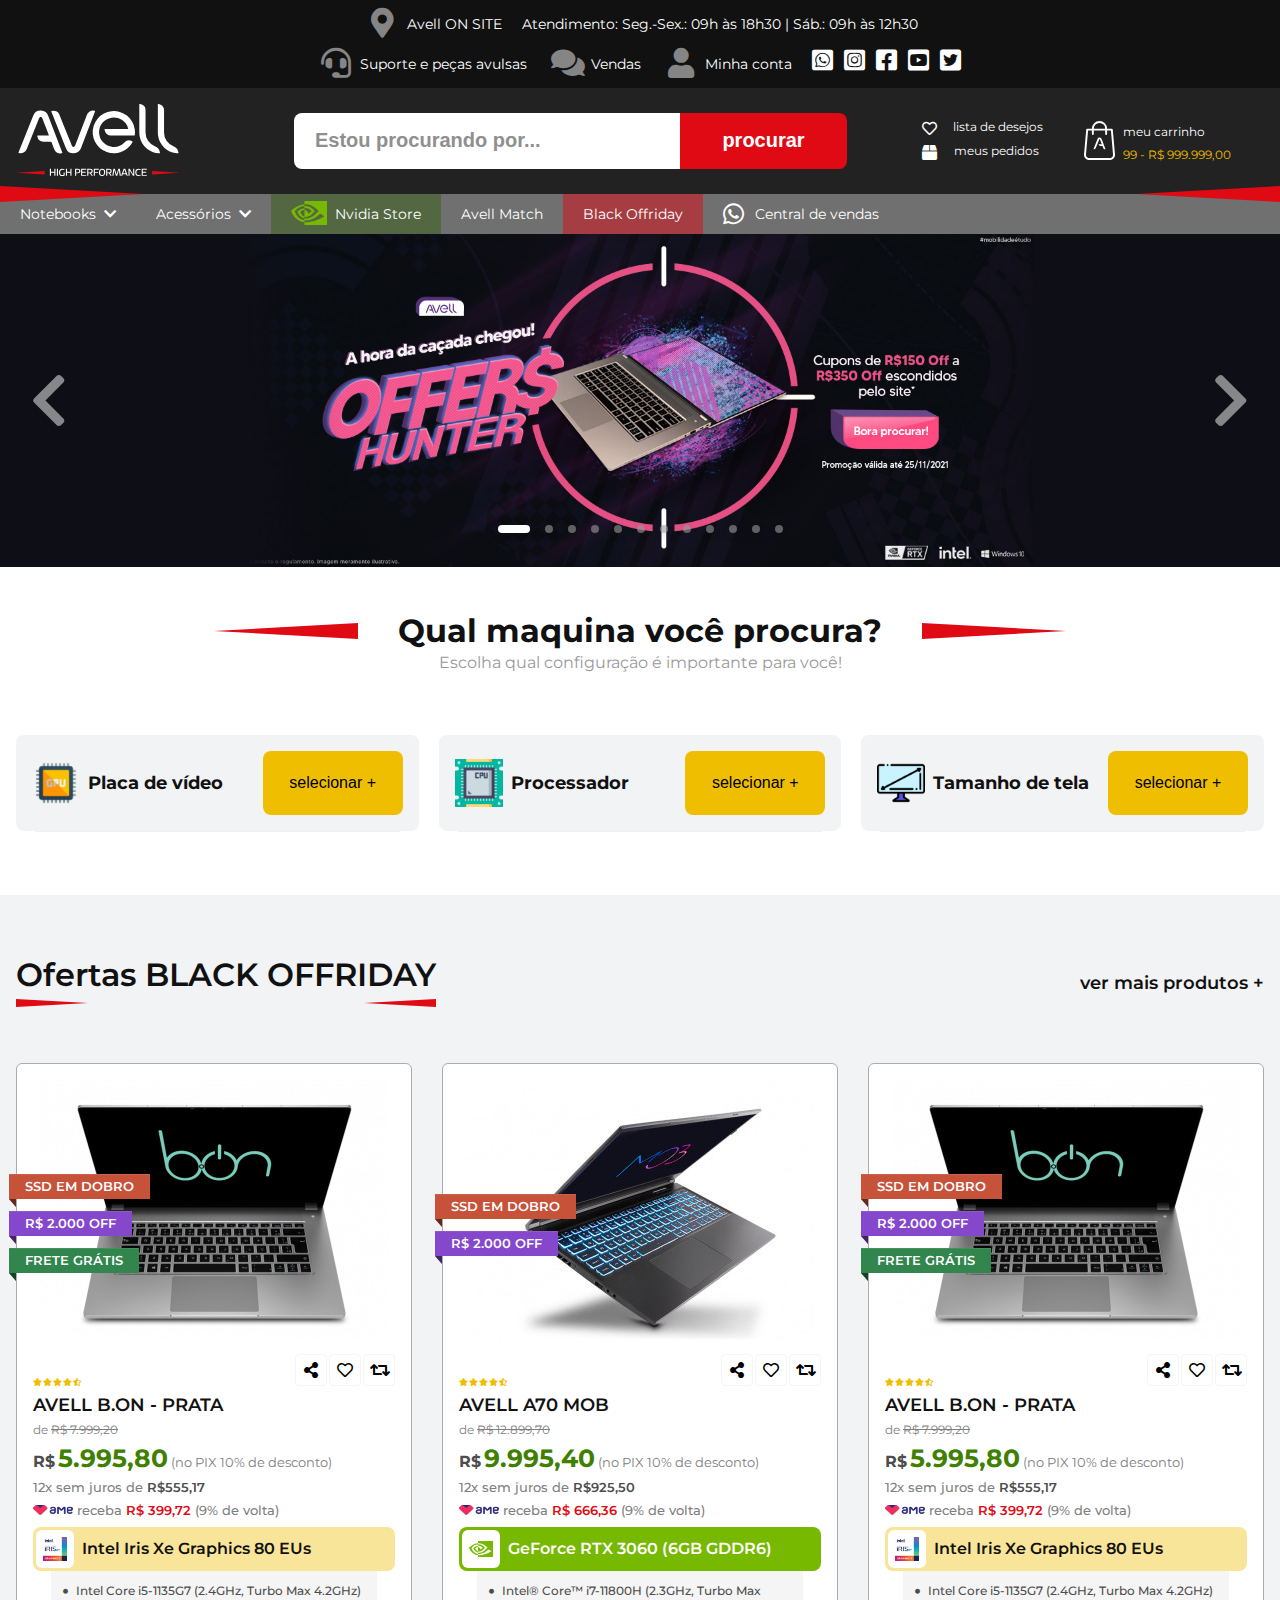
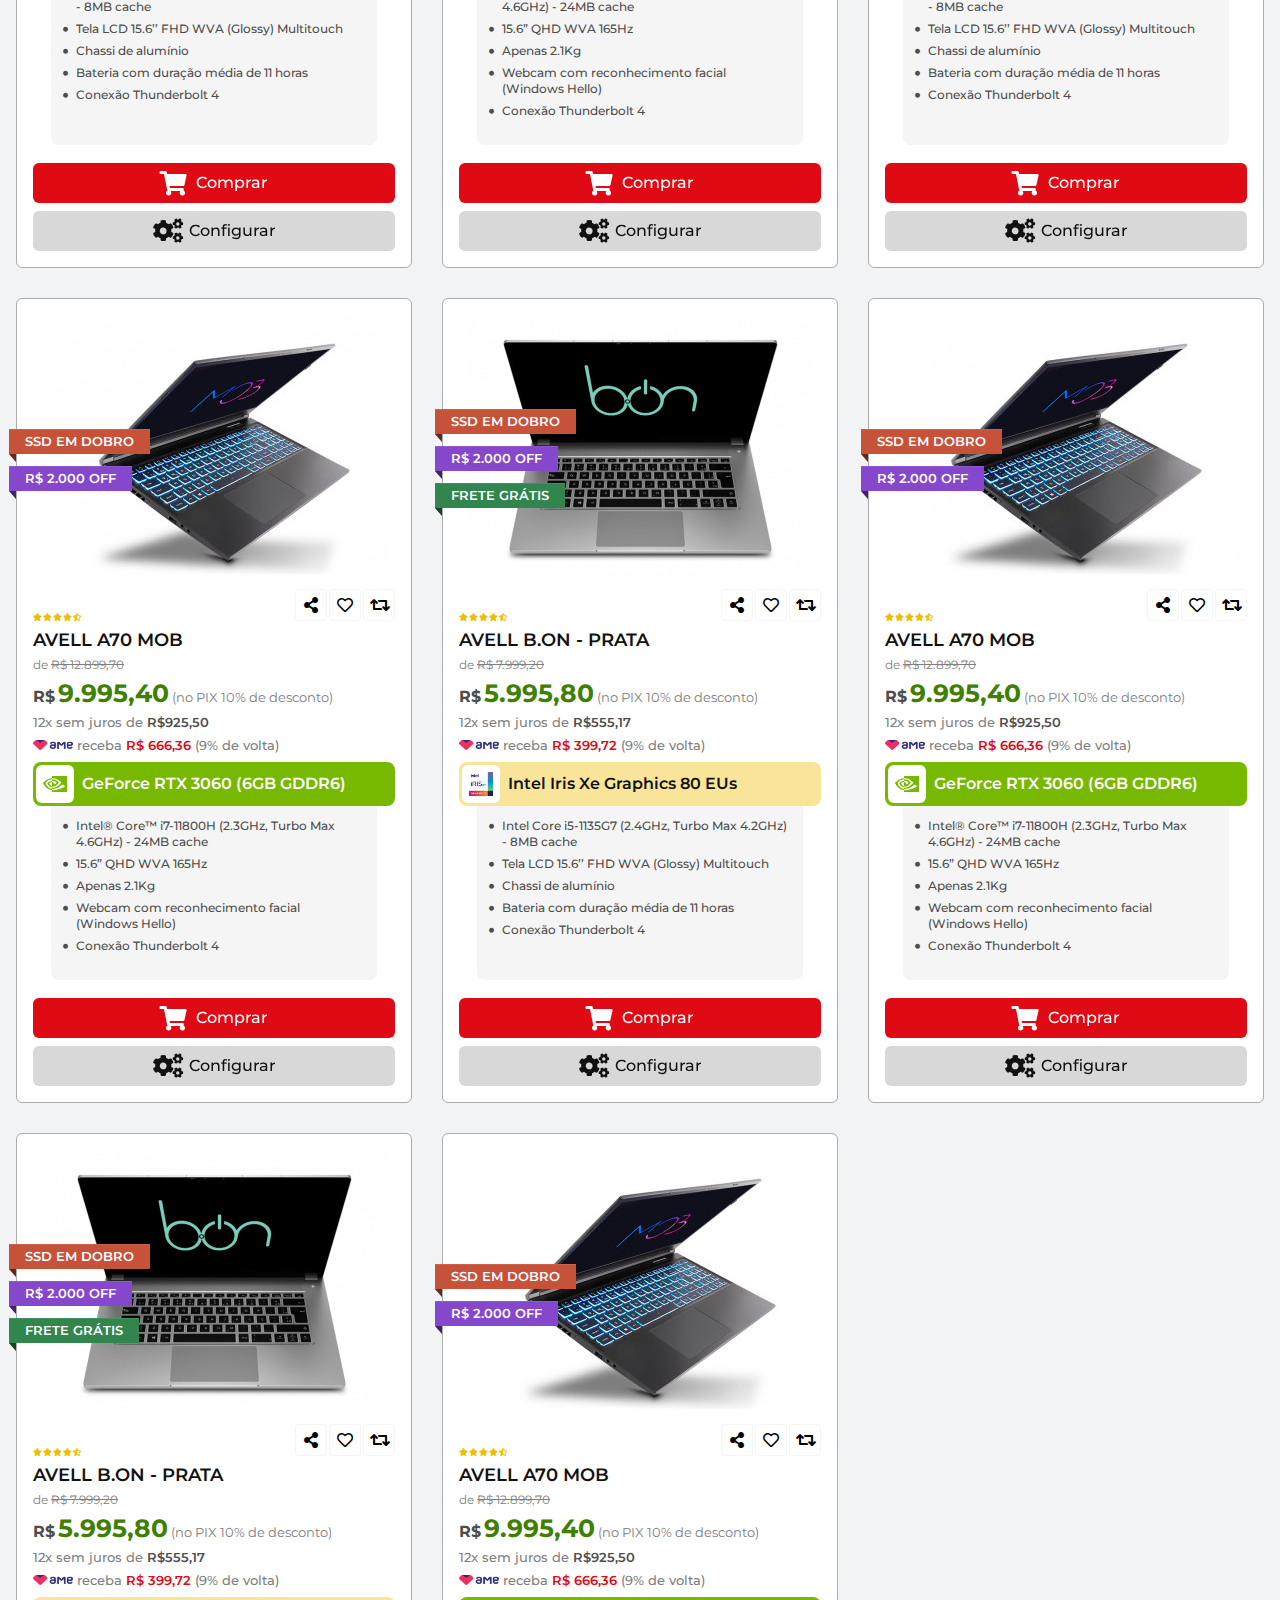
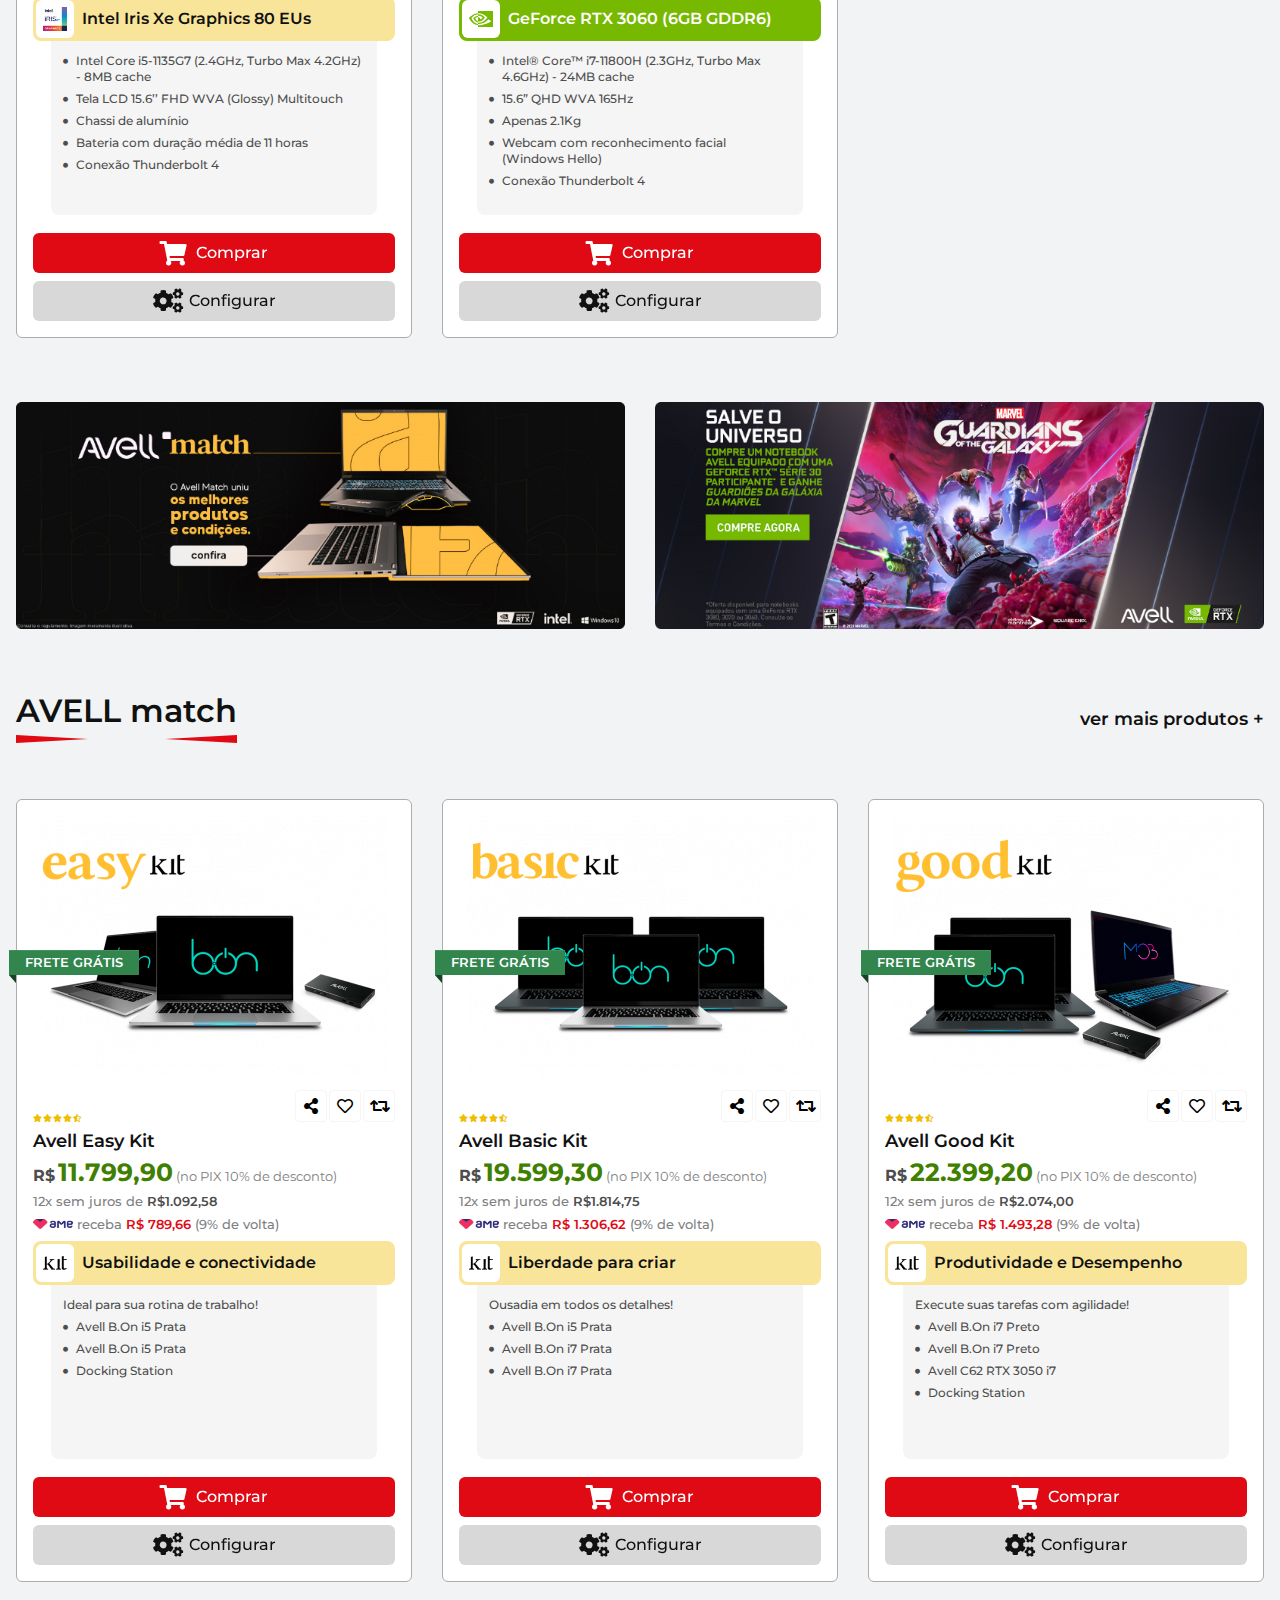
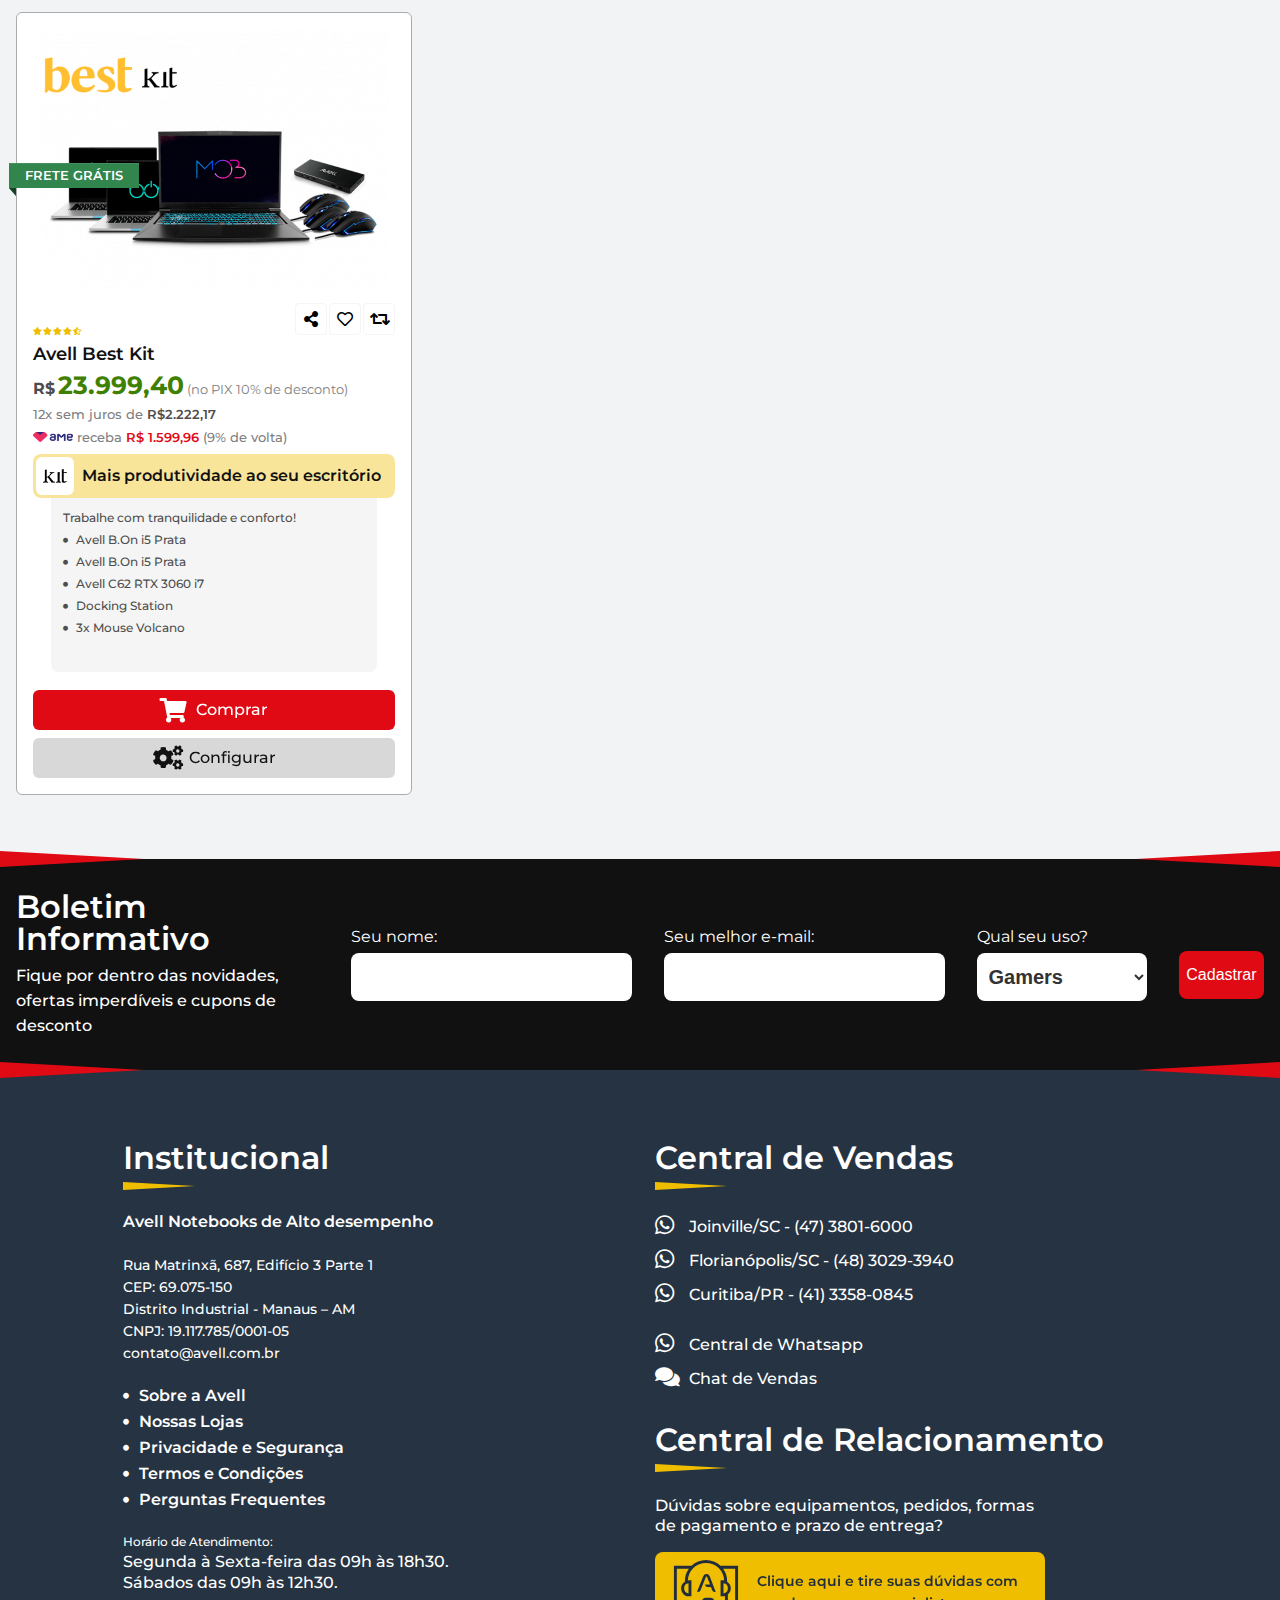
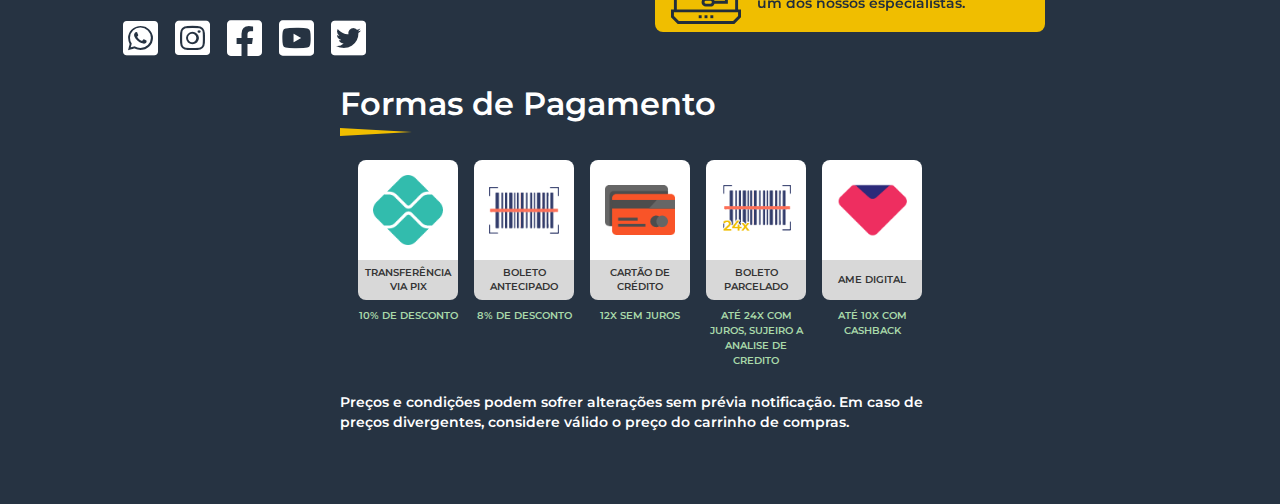
==== index.html @ 6ac41175 "página inicial e de lista de produtos" ====
<!DOCTYPE html>
<html lang="pt-br">
<head>
    <meta charset="UTF-8">
    <meta http-equiv="X-UA-Compatible" content="IE=edge">
    <meta name="viewport" content="width=device-width, initial-scale=1.0">
    <meta name="description"
          content="Notebooks de alto desempenho para softwares profissionais e games. Notebook com placa de vídeo dedicada NVIDIA e Processadores de última geração. Notebook profissional para creators, criadores de conteúdo, notebook para edição de foto e vídeo, arquitetos, designers, engenheiros, PC para softwares exigentes."/>
    <meta name="keywords"
          content="notebook para jogos, notebooks para jogos, notebook para games, avell, notebook avell, avell notebook, avell games, notebook para gamer, notebook gamer, notebook para jogos pesados, avell é bom, marca avell, avell titanium, avell fullrange, notebook para uso profissional, notebook para engenharia, notebook fotografia, notebook para edição, notebook para arquitetura, melhor notebook gamer, melhor notebook para trabalho, pc gamer, notebook para desenvolvedores, notebook de alto desempenho, high performance, CAD, notebook para projetos, notebook para edição de foto e vídeo, notebooks para renderização, league of legends, dark souls, cs go, counter strike, grand theft auto, diablo, world of warcraft, battlefield, warface, smite, crossfire, left 4 dead, tem fortress, the sims, starcraft, simcity, amnesia, tom clancys, the division, far cry, assassins creed, games, acessórios, notebooks potentes, &quot;melhor notebook&quot;, notebook vídeo, videomaker, notebook creators, notebook profissional"/>
    <title>Avell</title>

    <link rel="icon" href="/favicon.ico" type="image/x-icon"/>
    <link rel="shortcut icon" href="/favicon.ico" type="image/x-icon"/>

    <link type="text/css" rel="stylesheet" href="/assets/lib/fontawesome-5.15.4/css/all.min.css">
    <link type="text/css" rel="stylesheet" href="/assets/lib/slide-slick/slick.min.css">
    <link type="text/css" rel="stylesheet" href="/assets/lib/hover-css/hover-min.css">
    <link type="text/css" rel="stylesheet" href="/assets/css/main.min.css">
    <!-- Global site tag (gtag.js) - Google Analytics -->
    <script async src="https://www.googletagmanager.com/gtag/js?id=UA-64061403-12"></script>
    <script>
        window.dataLayer = window.dataLayer || [];
        function gtag(){dataLayer.push(arguments);}
        gtag('js', new Date());

        gtag('config', 'UA-64061403-12');
    </script>

</head>
<body>
<!--TOPO-->
<header id="topo-geral">
    <nav>
        <div class="topo-primario" id="topo-primario">
            <div class="container">
                <div class="topo-primario-linha">
                    <div class="topo-primario-linha-col-1">
                        <a href="#" class="item-link avell-on-site">
                            <i class="fas fa-map-marker-alt"></i>
                            <span>Avell ON SITE</span>
                        </a>
                        <div class="item-texto horario-atendimento">
                            <span>Atendimento:  Seg.-Sex.: 09h às 18h30 | Sáb.: 09h às 12h30</span>
                        </div>
                    </div>
                    <div class="topo-primario-linha-col-2">
                        <a href="#" class="item-link avell-on-site">
                            <i class="fas fa-map-marker-alt"></i>
                            <span>Avell ON SITE</span>
                        </a>
                        <a href="#" class="item-link">
                            <i class="fas fa-headset"></i>
                            <span>Suporte e peças avulsas</span>
                        </a>
                        <a href="javascript:" class="item-link"
                           data-evento="modal" data-modal="modal-canais-atendimento">
                            <i class="fas fa-comments"></i>
                            <span>Vendas</span>
                        </a>
                        <a href="#" class="item-link">
                            <i class="fas fa-user"></i>
                            <span>Minha conta</span>
                        </a>
                        <div class="item-redes">
                            <a href="#" title="Atendimento por Whatsapp">
                                <i class="fab fa-whatsapp-square"></i>
                            </a>
                            <a href="#" title="Siga-nos no Instagram">
                                <i class="fab fa-instagram-square"></i>
                            </a>
                            <a href="#" title="Siga-nos no Facebook">
                                <i class="fab fa-facebook-square"></i>
                            </a>
                            <a href="#" title="Siga-nos no YouTube">
                                <i class="fab fa-youtube-square"></i>
                            </a>
                            <a href="#" title="Siga-nos no Twitter">
                                <i class="fab fa-twitter-square"></i>
                            </a>
                        </div>
                    </div>
                </div>
            </div>
        </div>
        <div id="topo-secundario" class="topo-secundario">
            <div class="container">
                <div class="topo-secundario-linha">
                    <div class="topo-secundario-logo">
                        <a href="/">
                            <img src="/assets/img/logo.svg" alt="Avell - High Performance">
                        </a>
                    </div>
                    <div class="topo-secundario-busca">
                        <form>
                            <div class="topo-secundario-busca-form">
                                <input type="text" placeholder="Estou procurando por...">
                                <button type="button"><span>procurar</span>
                                    <i class="fas fa-search"></i>
                                </button>
                            </div>
                        </form>
                    </div>
                    <div class="topo-secundario-links">
                        <div class="topo-secundario-links-lista">
                            <button type="button" class="botao-busca" title="Abrir busca">
                                <i class="fas fa-search"></i>
                            </button>
                            <a href="#" class="lista-desejos" title="Lista de desejos">
                                <i class="far fa-heart"></i> <span>lista de desejos</span>
                            </a>
                            <a href="#" title="Meus pedidos">
                                <i class="fas fa-box"></i> <span>meus pedidos</span>
                            </a>
                        </div>
                        <div class="topo-secundario-links-carrinho">
                            <a href="#" class="carrinho" title="Ver carrinho de compras">
                                <div class="icone">
                                    <img src="/assets/img/icone-sacola.svg" alt="Meu carrinho">
                                </div>
                                <div class="texto">
                                    <div>meu carrinho</div>
                                    <div class="und-total">99<span> - R$ 999.999,00</span></div>
                                </div>
                            </a>
                        </div>
                        <div class="topo-secundario-links-menu">
                            <button type="button"
                                    onclick="this.classList.toggle('aberto');document.getElementById('topo-menu').classList.toggle('aberto')">
                                <span></span>
                                <span></span>
                                <span></span>
                            </button>
                        </div>
                    </div>
                </div>
            </div>
        </div>
        <div id="topo-menu" class="topo-menu">
            <div class="container">
                <ul class="topo-menu-lista">
                    <li class="lista-menu dropdown">
                        <a href="javascript:" title="Notebooks" class="item-link">
                            <span>Notebooks</span>
                            <i class="fas fa-chevron-down"></i>
                        </a>
                        <div class="dropdown-sub notebooks">
                            <ul>
                                <li>
                                    <a href="/loja.html" class="capa-menu-notebook" data-img="/assets/img/capa-menu/gamers.jpg"
                                       title="Notebooks para Gamers">
                                        <i class="fas fa-circle"></i><span>para <strong>Gamers</strong></span>
                                    </a>
                                </li>
                                <li>
                                    <a href="/loja.html" class="capa-menu-notebook"
                                       data-img="/assets/img/capa-menu/odontologia.jpg"
                                       title="Notebooks para Odontologia">
                                        <i class="fas fa-circle"></i>
                                        <span>para <strong>Odontologia</strong></span>
                                    </a>
                                </li>
                                <li>
                                    <a href="/loja.html" class="capa-menu-notebook"
                                       data-img="/assets/img/capa-menu/arquitetura.jpg"
                                       title="Notebooks para Arquitetura">
                                        <i class="fas fa-circle"></i>
                                        <span>para <strong>Arquitetura</strong></span>
                                    </a>
                                </li>
                                <li>
                                    <a href="/loja.html" class="capa-menu-notebook" data-img="/assets/img/capa-menu/design.jpg"
                                       title="Notebooks para Design">
                                        <i class="fas fa-circle"></i>
                                        <span>para <strong>Design</strong></span>
                                    </a>
                                </li>
                                <li>
                                    <a href="/loja.html" class="capa-menu-notebook"
                                       data-img="/assets/img/capa-menu/desenvolvedores.jpg"
                                       title="Notebooks para Desenvolvedores">
                                        <i class="fas fa-circle"></i>
                                        <span>para <strong>Desenvolvedores</strong></span>
                                    </a>
                                </li>
                                <li>
                                    <a href="/loja.html" class="capa-menu-notebook"
                                       data-img="/assets/img/capa-menu/fotografia.jpg"
                                       title="Notebooks para Fotografia">
                                        <i class="fas fa-circle"></i>
                                        <span>para <strong>Fotografia</strong></span>
                                    </a>
                                </li>
                                <li>
                                    <a href="/loja.html" class="capa-menu-notebook"
                                       data-img="/assets/img/capa-menu/engenharia.jpg"
                                       title="Notebooks para Engenharia">
                                        <i class="fas fa-circle"></i>
                                        <span>para <strong>Engenharia</strong></span>
                                    </a>
                                </li>
                                <li>
                                    <a href="/loja.html" class="capa-menu-notebook"
                                       data-img="/assets/img/capa-menu/video-maker.jpg"
                                       title="Notebooks para Videomaker">
                                        <i class="fas fa-circle"></i>
                                        <span>para <strong>Videomaker</strong></span>
                                    </a>
                                </li>
                                <li>
                                    <a href="/loja.html" class="capa-menu-notebook" data-img="/assets/img/capa-menu/youtube.jpg"
                                       title="Notebooks para Youtuber">
                                        <i class="fas fa-circle"></i>
                                        <span>para <strong>Youtuber</strong></span>
                                    </a>
                                </li>
                                <li>
                                    <a href="/loja.html" class="capa-menu-notebook"
                                       data-img="/assets/img/capa-menu/todos-modelos.jpg"
                                       title="Notebooks para Modelos">
                                        <i class="fas fa-circle"></i>
                                        <span>todos os <strong>MODELOS</strong></span>
                                    </a>
                                </li>
                            </ul>
                            <div class="notebooks-sub-capa">
                                <img id="notebooks-sub-capa-img" src="/assets/img/capa-menu/todos-modelos.jpg"
                                     onerror="this.src='/assets/img/capa-menu/todos-modelos.jpg'"
                                     alt="Avell">
                            </div>
                        </div>
                    </li>
                    <li class="lista-menu dropdown">
                        <a href="javascript:" title="Acessórios" class="item-link">
                            <span>Acessórios</span>
                            <i class="fas fa-chevron-down"></i>
                        </a>
                        <div class="dropdown-sub">
                            <ul>
                                <li>
                                    <a href="/loja.html" title="Mouse">
                                        <i class="fas fa-circle"></i>
                                        <span>Mouse</span>
                                    </a>
                                </li>
                                <li>
                                    <a href="/loja.html" title="Case">
                                        <i class="fas fa-circle"></i>
                                        <span>Case</span>
                                    </a>
                                </li>
                            </ul>
                        </div>
                    </li>
                    <li>
                        <a href="#" title="Nvidia Store" class="item-link nvidia-store">
                            <div class="icone">
                                <img src="/assets/img/logo-nvidia.svg" alt="Nvidia Store">
                            </div>
                            <span>Nvidia Store</span>
                        </a>
                    </li>
                    <li>
                        <a href="#" title="Avell Match" class="item-link">
                            <span>Avell Match</span>
                        </a>
                    </li>
                    <li>
                        <a href="#" title="Black Offriday" class="item-link black-offriday">
                            <span>Black Offriday</span>
                        </a>
                    </li>
                    <li>
                        <a href="#" title="Central de vendas" class="item-link">
                            <div class="icone"><i class="fab fa-whatsapp"></i></div>
                            <span>Central de vendas</span>
                        </a>
                    </li>
                </ul>
            </div>
        </div>
    </nav>
</header>
<span id="marcador-menu"></span>
<!--TOPO-->
<!--MODAL-->
<div id="modal-canais-atendimento" class="modal">
    <div class="modal-container">
        <img src="/assets/img/logo.svg" alt="Avell - High Performance" class="modal-logo">
        <div class="modal-conteudo-container">
            <button type="button" class="modal-fechar"
                    data-evento="modal" data-modal="modal-canais-atendimento">
                <i class="fas fa-times"></i>
            </button>
            <div class="modal-conteudo">
                <div class="canais-atendimento canal-modal">
                    <div class="canal-item">
                        <header><h3>Telefones de contato</h3></header>
                        <main>
                            <ul class="canal-atendimento-telefone">
                                <li>
                                    <a href="#" class="hvr-float-shadow" title="Joinville/SC: (47) 3801-6000">
                                        <i class="fab fa-whatsapp"></i>
                                        <span>Joinville/SC: <strong>(47) 3801-6000</strong></span>
                                    </a>
                                </li>
                                <li>
                                    <a href="#" class="hvr-float-shadow" title="Florianópolis/SC: (48) 3029-3940">
                                        <i class="fab fa-whatsapp"></i>
                                        <span>Florianópolis/SC: <strong>(48) 3029-3940</strong></span>
                                    </a>
                                </li>
                                <li>
                                    <a href="#" class="hvr-float-shadow" title="Curitiba/PR: (41) 3358-0845">
                                        <i class="fab fa-whatsapp"></i>
                                        <span>Curitiba/PR: <strong>(41) 3358-0845</strong></span>
                                    </a>
                                </li>
                                <li>
                                    <a href="#" class="hvr-float-shadow" title="Central de Vendas: (47) 9991-00122">
                                        <i class="fab fa-whatsapp"></i>
                                        <span>Central de Vendas: <strong>(47) 9991-00122</strong></span>
                                    </a>
                                </li>
                            </ul>
                            <div class="canal-atendimento-alerta">
                                <span>Atenção: Contato exclusivo para mensagens.</span>
                            </div>
                        </main>
                    </div>
                    <div class="canal-item">
                        <header><h3>Fale conosco</h3></header>
                        <main>
                            <div class="canal-fale-conosco">
                                <div class="canal-fale-conosco-horario-atendimento">
                                    <img src="/assets/img/icone-tire-suas-duvidas.svg" alt="Chat de Vendas">
                                    <h3 class="texto">
                                        Horário de Atendimento:<br>
                                        <span>Segunda à Sexta-feira das 09h às 18h30.<br>
                                    Sábados das 09h às 12h30.</span>
                                    </h3>
                                </div>
                                <div>
                                    <div class="canal-fale-conosco-botoes">
                                        <h3>Por qual canal deseja receber atendimento?</h3>
                                        <a href="#" class="email hvr-float-shadow">
                                            <i class="fas fa-envelope-open-text"></i> <span>E-mail</span>
                                        </a>
                                        <a href="#" class="chat hvr-float-shadow">
                                            <i class="fas fa-comments"></i> <span>Chat</span>
                                        </a>
                                        <a href="#" class="whatsapp hvr-float-shadow">
                                            <i class="fab fa-whatsapp"></i><span>Whatsapp</span>
                                        </a>
                                        <a href="#" class="central hvr-float-shadow">
                                            <i class="fas fa-headset"></i><span>Visite nossa Central de Atendimento</span>
                                        </a>
                                    </div>
                                </div>
                            </div>
                        </main>
                    </div>
                </div>
            </div>
        </div>
    </div>
</div>
<!--MODAL-->
<!--SLIDE INICIAL-->
<section id="slide">
    <div id="slide-lista">
        <div>
            <a href="#">
                <picture>
                    <source media="(max-width: 768px)" srcset="/assets/img/slide/slide-01-mobile.jpg">
                    <img src="/assets/img/slide/slide-01.jpg" alt="Slide 01">
                </picture>
            </a>
        </div>
        <div>
            <a href="#">
                <picture>
                    <source media="(max-width: 768px)" srcset="/assets/img/slide/slide-02-mobile.jpg">
                    <img src="/assets/img/slide/slide-02.jpg" alt="Slide 02">
                </picture>
            </a>
        </div>
        <div>
            <a href="#">
                <picture>
                    <source media="(max-width: 768px)" srcset="/assets/img/slide/slide-03-mobile.jpg">
                    <img src="/assets/img/slide/slide-03.jpg" alt="Slide 03">
                </picture>
            </a>
        </div>
        <div>
            <a href="#">
                <picture>
                    <source media="(max-width: 768px)" srcset="/assets/img/slide/slide-04-mobile.jpg">
                    <img src="/assets/img/slide/slide-04.jpg" alt="Slide 04">
                </picture>
            </a>
        </div>
        <div>
            <a href="#">
                <picture>
                    <source media="(max-width: 768px)" srcset="/assets/img/slide/slide-05-mobile.jpg">
                    <img src="/assets/img/slide/slide-05.jpg" alt="Slide 05">
                </picture>
            </a>
        </div>
        <div>
            <a href="#">
                <picture>
                    <source media="(max-width: 768px)" srcset="/assets/img/slide/slide-06-mobile.jpg">
                    <img src="/assets/img/slide/slide-06.jpg" alt="Slide 06">
                </picture>
            </a>
        </div>
        <div>
            <a href="#">
                <picture>
                    <source media="(max-width: 768px)" srcset="/assets/img/slide/slide-07-mobile.jpg">
                    <img src="/assets/img/slide/slide-07.jpg" alt="Slide 07">
                </picture>
            </a>
        </div>
        <div>
            <a href="#">
                <picture>
                    <source media="(max-width: 768px)" srcset="/assets/img/slide/slide-08-mobile.jpg">
                    <img src="/assets/img/slide/slide-08.jpg" alt="Slide 08">
                </picture>
            </a>
        </div>
        <div>
            <a href="#">
                <picture>
                    <source media="(max-width: 768px)" srcset="/assets/img/slide/slide-09-mobile.jpg">
                    <img src="/assets/img/slide/slide-09.jpg" alt="Slide 09">
                </picture>
            </a>
        </div>
        <div>
            <a href="#">
                <picture>
                    <source media="(max-width: 768px)" srcset="/assets/img/slide/slide-10-mobile.jpg">
                    <img src="/assets/img/slide/slide-10.jpg" alt="Slide 10">
                </picture>
            </a>
        </div>
        <div>
            <a href="#">
                <picture>
                    <source media="(max-width: 768px)" srcset="/assets/img/slide/slide-11-mobile.jpg">
                    <img src="/assets/img/slide/slide-11.jpg" alt="Slide 11">
                </picture>
            </a>
        </div>
        <div>
            <a href="#">
                <picture>
                    <source media="(max-width: 768px)" srcset="/assets/img/slide/slide-12-mobile.jpg">
                    <img src="/assets/img/slide/slide-12.jpg" alt="Slide 12">
                </picture>
            </a>
        </div>
    </div>
</section>
<!--SLIDE INICIAL-->
<!--ESCOLHA SUA MAQUINA-->
<section id="qual-maquina-voce-procura" class="escolha-sua-maquina">
    <div class="container">
        <div class="titulo-sessao-escolha-sua-maquina">
            <div class="seta esquerda"></div>
            <div class="texto">
                <h2>Qual maquina você procura?</h2>
                <h4>Escolha qual configuração é importante para você!</h4>
            </div>
            <div class="seta direita"></div>
        </div>
    </div>
    <div class="container">
        <div class="escolha-sua-maquina-configuracoes">
            <div class="sua-maquina-container">
                <div class="sua-maquina-item">
                    <div class="titulo">
                        <div class="icone">
                            <img src="/assets/img/icone-sua-maquina-gpu.png" alt="Placa de vídeo">
                        </div>
                        <div class="texto"><span>Placa de vídeo</span></div>
                        <button type="button"><span>selecionar +</span></button>
                    </div>
                </div>
                <ul class="lista">
                    <li><a href="/loja.html">RTX 3050</a></li>
                    <li><a href="/loja.html">RTX 3060</a></li>
                    <li><a href="/loja.html">RTX 3070</a></li>
                    <li><a href="/loja.html">RTX 3080</a></li>
                    <li><a href="/loja.html">Intel Iris Xe Graphics 96 Execution Units</a></li>
                    <li><a href="/loja.html">Intel Iris Xe Graphics 80 Execution Units</a></li>
                </ul>
            </div>
            <div class="sua-maquina-container">
                <div class="sua-maquina-item">
                    <div class="titulo">
                        <div class="icone">
                            <img src="/assets/img/icone-sua-maquina-cpu.png" alt="Processador">
                        </div>
                        <div class="texto"><span>Processador</span></div>
                        <button type="button"><span>selecionar +</span></button>
                    </div>
                </div>
                <ul class="lista">
                    <li><a href="/loja.html">Intel® Core i5</a></li>
                    <li><a href="/loja.html">Intel® Core i7</a></li>
                    <li><a href="/loja.html">Intel® Core i9</a></li>
                </ul>
            </div>
            <div class="sua-maquina-container">
                <div class="sua-maquina-item">
                    <div class="titulo">
                        <div class="icone">
                            <img src="/assets/img/icone-sua-maquina-tela.png" alt="Tela">
                        </div>
                        <div class="texto"><span>Tamanho de tela</span></div>
                        <button type="button"><span>selecionar +</span></button>
                    </div>
                </div>
                <ul class="lista">
                    <li><a href="/loja.html">15.6” 120 Hz</a></li>
                    <li><a href="/loja.html">15.6” FHD 144 Hz</a></li>
                    <li><a href="/loja.html">15.6” QHD 165 Hz</a></li>
                    <li><a href="/loja.html">17.3” FHD 144Hz</a></li>
                    <li><a href="/loja.html">17.3” FHD 240Hz</a></li>
                    <li><a href="/loja.html">17.3” QHD 165 Hz</a></li>
                </ul>
            </div>
        </div>
    </div>
</section>
<!--ESCOLHA SUA MAQUINA-->
<!--OFERTAS-->
<section id="ofertas">
    <div class="container">
        <div class="ofertas-container">
            <div class="oferta-titulo-sessao">
                <h3 class="titulo-sessao">Ofertas BLACK OFFRIDAY</h3>
                <a href="#">ver mais produtos +</a>
            </div>
            <ul class="ofertas-lista">
                <li>
                    <div class="oferta-item">
                        <div class="linha">
                            <ul class="tags" style="--total:3">
                                <li style="--cor:#C7523A"><span>SSD EM DOBRO</span></li>
                                <li style="--cor:#8547CB"><span>R$ 2.000 OFF</span></li>
                                <li style="--cor:#31854D"><span>FRETE GRÁTIS</span></li>
                            </ul>
                            <div class="foto">
                                <img src="/assets/img/produto.png" alt="AVELL B.ON - PRATA">
                            </div>
                        </div>
                        <div class="linha">
                            <div class="compartilhamento">
                                <div class="estrelas">
                                    <i class="fas fa-star"></i>
                                    <i class="fas fa-star"></i>
                                    <i class="fas fa-star"></i>
                                    <i class="fas fa-star"></i>
                                    <i class="fas fa-star-half-alt"></i>
                                </div>
                                <div class="botoes">
                                    <button type="button"><i class="fas fa-share-alt"></i></button>
                                    <button type="button"><i class="far fa-heart"></i></button>
                                    <button type="button" class="comparar">
                                        <i class="fas fa-retweet"></i>
                                    </button>
                                </div>
                            </div>
                            <h2 class="titulo">AVELL B.ON - PRATA</h2>
                            <div class="preco-antigo">
                                de <span>R$ 7.999,20</span>
                            </div>
                            <div class="preco-atual">
                                <span class="moeda">R$</span>
                                <span class="preco">5.995,80</span>
                                <span class="desconto">(no PIX 10% de desconto)</span>
                            </div>
                            <div class="parcelamento">
                                12x sem juros de <span>R$555,17</span>
                            </div>
                            <div class="parcelamento-ame">
                                <img src="assets/img/ame-logo.png" alt="Ame Digital"/>
                                receba <span class="preco">R$ 399,72</span> (9% de volta)
                            </div>
                        </div>
                        <div class="linha">
                            <div class="configuracoes">
                                <div class="configuracoes-destaque">
                                    <div class="icone">
                                        <img src="assets/img/Intel_Iris_Xe_Graphics_(logo).png"/>
                                    </div>
                                    <span>Intel Iris Xe Graphics 80 EUs</span>
                                </div>
                                <div class="configuracoes-lista">
                                    <ul>
                                        <li>
                                            <i class="fas fa-circle"></i>
                                            <span>Intel Core i5-1135G7 (2.4GHz, Turbo Max 4.2GHz) - 8MB cache</span>
                                        </li>
                                        <li>
                                            <i class="fas fa-circle"></i>
                                            <span>Tela LCD 15.6’’ FHD WVA (Glossy) Multitouch</span>
                                        </li>
                                        <li>
                                            <i class="fas fa-circle"></i>
                                            <span>Chassi de alumínio</span>
                                        </li>
                                        <li>
                                            <i class="fas fa-circle"></i>
                                            <span>Bateria com duração média de 11 horas</span>
                                        </li>
                                        <li>
                                            <i class="fas fa-circle"></i>
                                            <span>Conexão Thunderbolt 4</span>
                                        </li>
                                    </ul>
                                </div>
                            </div>
                        </div>
                        <div class="linha">
                            <div class="botoes-compra">
                                <a href="/loja.html" class="comprar hvr-grow-shadow" title="Comprar">
                                    <i class="fas fa-shopping-cart"></i><span>Comprar</span>
                                </a>
                                <a href="/loja.html" class="configurar hvr-grow-shadow" title="Configurar">
                                    <i class="fas fa-cogs"></i><span>Configurar</span>
                                </a>
                            </div>
                        </div>
                    </div>
                </li>
                <li>
                    <div class="oferta-item">
                        <div class="linha">
                            <ul class="tags" style="--total:2">
                                <li style="--cor:#C7523A"><span>SSD EM DOBRO</span></li>
                                <li style="--cor:#8547CB"><span>R$ 2.000 OFF</span></li>
                            </ul>
                            <div class="foto">
                                <img src="/assets/img/produto-a70.jpg" alt="AVELL A70 MOB">
                            </div>
                        </div>
                        <div class="linha">
                            <div class="compartilhamento">
                                <div class="estrelas">
                                    <i class="fas fa-star"></i>
                                    <i class="fas fa-star"></i>
                                    <i class="fas fa-star"></i>
                                    <i class="fas fa-star"></i>
                                    <i class="fas fa-star-half-alt"></i>
                                </div>
                                <div class="botoes">
                                    <button type="button"><i class="fas fa-share-alt"></i></button>
                                    <button type="button"><i class="far fa-heart"></i></button>
                                    <button type="button" class="comparar">
                                        <i class="fas fa-retweet"></i>
                                    </button>
                                </div>
                            </div>

                            <h2 class="titulo">AVELL A70 MOB</h2>
                            <div class="preco-antigo">
                                de <span>R$ 12.899,70</span>
                            </div>
                            <div class="preco-atual">
                                <span class="moeda">R$</span>
                                <span class="preco">9.995,40</span>
                                <span class="desconto">(no PIX 10% de desconto)</span>
                            </div>
                            <div class="parcelamento">
                                12x sem juros de <span>R$925,50</span>
                            </div>
                            <div class="parcelamento-ame">
                                <img src="assets/img/ame-logo.png" alt="Ame Digital"/>
                                receba <span class="preco">R$ 666,36</span> (9% de volta)
                            </div>
                        </div>
                        <div class="linha">
                            <div class="configuracoes">
                                <div class="configuracoes-destaque nvidia">
                                    <div class="icone">
                                        <img src="assets/img/logo-nvidia.svg"/>
                                    </div>
                                    <span>GeForce RTX 3060 (6GB GDDR6)</span>
                                </div>
                                <div class="configuracoes-lista">
                                    <ul>
                                        <li>
                                            <i class="fas fa-circle"></i>
                                            <span>Intel® Core™ i7-11800H (2.3GHz, Turbo Max 4.6GHz) - 24MB cache</span>
                                        </li>
                                        <li>
                                            <i class="fas fa-circle"></i>
                                            <span>15.6” QHD WVA 165Hz</span>
                                        </li>
                                        <li>
                                            <i class="fas fa-circle"></i>
                                            <span>Apenas 2.1Kg</span>
                                        </li>
                                        <li>
                                            <i class="fas fa-circle"></i>
                                            <span>Webcam com reconhecimento facial (Windows Hello)</span>
                                        </li>
                                        <li>
                                            <i class="fas fa-circle"></i>
                                            <span>Conexão Thunderbolt 4</span>
                                        </li>
                                    </ul>
                                </div>
                            </div>
                        </div>
                        <div class="linha">
                            <div class="botoes-compra">
                                <a href="/loja.html" class="comprar hvr-grow-shadow" title="Comprar">
                                    <i class="fas fa-shopping-cart"></i><span>Comprar</span>
                                </a>
                                <a href="/loja.html" class="configurar hvr-grow-shadow" title="Configurar">
                                    <i class="fas fa-cogs"></i><span>Configurar</span>
                                </a>
                            </div>
                        </div>
                    </div>
                </li>
                <li>
                    <div class="oferta-item">
                        <div class="linha">
                            <ul class="tags" style="--total:3">
                                <li style="--cor:#C7523A"><span>SSD EM DOBRO</span></li>
                                <li style="--cor:#8547CB"><span>R$ 2.000 OFF</span></li>
                                <li style="--cor:#31854D"><span>FRETE GRÁTIS</span></li>
                            </ul>
                            <div class="foto">
                                <img src="/assets/img/produto.png" alt="AVELL B.ON - PRATA">
                            </div>
                        </div>
                        <div class="linha">
                            <div class="compartilhamento">
                                <div class="estrelas">
                                    <i class="fas fa-star"></i>
                                    <i class="fas fa-star"></i>
                                    <i class="fas fa-star"></i>
                                    <i class="fas fa-star"></i>
                                    <i class="fas fa-star-half-alt"></i>
                                </div>
                                <div class="botoes">
                                    <button type="button"><i class="fas fa-share-alt"></i></button>
                                    <button type="button"><i class="far fa-heart"></i></button>
                                    <button type="button" class="comparar">
                                        <i class="fas fa-retweet"></i>
                                    </button>
                                </div>
                            </div>
                            <h2 class="titulo">AVELL B.ON - PRATA</h2>
                            <div class="preco-antigo">
                                de <span>R$ 7.999,20</span>
                            </div>
                            <div class="preco-atual">
                                <span class="moeda">R$</span>
                                <span class="preco">5.995,80</span>
                                <span class="desconto">(no PIX 10% de desconto)</span>
                            </div>
                            <div class="parcelamento">
                                12x sem juros de <span>R$555,17</span>
                            </div>
                            <div class="parcelamento-ame">
                                <img src="assets/img/ame-logo.png" alt="Ame Digital"/>
                                receba <span class="preco">R$ 399,72</span> (9% de volta)
                            </div>
                        </div>
                        <div class="linha">
                            <div class="configuracoes">
                                <div class="configuracoes-destaque">
                                    <div class="icone">
                                        <img src="assets/img/Intel_Iris_Xe_Graphics_(logo).png"/>
                                    </div>
                                    <span>Intel Iris Xe Graphics 80 EUs</span>
                                </div>
                                <div class="configuracoes-lista">
                                    <ul>
                                        <li>
                                            <i class="fas fa-circle"></i>
                                            <span>Intel Core i5-1135G7 (2.4GHz, Turbo Max 4.2GHz) - 8MB cache</span>
                                        </li>
                                        <li>
                                            <i class="fas fa-circle"></i>
                                            <span>Tela LCD 15.6’’ FHD WVA (Glossy) Multitouch</span>
                                        </li>
                                        <li>
                                            <i class="fas fa-circle"></i>
                                            <span>Chassi de alumínio</span>
                                        </li>
                                        <li>
                                            <i class="fas fa-circle"></i>
                                            <span>Bateria com duração média de 11 horas</span>
                                        </li>
                                        <li>
                                            <i class="fas fa-circle"></i>
                                            <span>Conexão Thunderbolt 4</span>
                                        </li>
                                    </ul>
                                </div>
                            </div>
                        </div>
                        <div class="linha">
                            <div class="botoes-compra">
                                <a href="/loja.html" class="comprar hvr-grow-shadow" title="Comprar">
                                    <i class="fas fa-shopping-cart"></i><span>Comprar</span>
                                </a>
                                <a href="/loja.html" class="configurar hvr-grow-shadow" title="Configurar">
                                    <i class="fas fa-cogs"></i><span>Configurar</span>
                                </a>
                            </div>
                        </div>
                    </div>
                </li>
                <li>
                    <div class="oferta-item">
                        <div class="linha">
                            <ul class="tags" style="--total:2">
                                <li style="--cor:#C7523A"><span>SSD EM DOBRO</span></li>
                                <li style="--cor:#8547CB"><span>R$ 2.000 OFF</span></li>
                            </ul>
                            <div class="foto">
                                <img src="/assets/img/produto-a70.jpg" alt="AVELL A70 MOB">
                            </div>
                        </div>
                        <div class="linha">
                            <div class="compartilhamento">
                                <div class="estrelas">
                                    <i class="fas fa-star"></i>
                                    <i class="fas fa-star"></i>
                                    <i class="fas fa-star"></i>
                                    <i class="fas fa-star"></i>
                                    <i class="fas fa-star-half-alt"></i>
                                </div>
                                <div class="botoes">
                                    <button type="button"><i class="fas fa-share-alt"></i></button>
                                    <button type="button"><i class="far fa-heart"></i></button>
                                    <button type="button" class="comparar">
                                        <i class="fas fa-retweet"></i>
                                    </button>
                                </div>
                            </div>

                            <h2 class="titulo">AVELL A70 MOB</h2>
                            <div class="preco-antigo">
                                de <span>R$ 12.899,70</span>
                            </div>
                            <div class="preco-atual">
                                <span class="moeda">R$</span>
                                <span class="preco">9.995,40</span>
                                <span class="desconto">(no PIX 10% de desconto)</span>
                            </div>
                            <div class="parcelamento">
                                12x sem juros de <span>R$925,50</span>
                            </div>
                            <div class="parcelamento-ame">
                                <img src="assets/img/ame-logo.png" alt="Ame Digital"/>
                                receba <span class="preco">R$ 666,36</span> (9% de volta)
                            </div>
                        </div>
                        <div class="linha">
                            <div class="configuracoes">
                                <div class="configuracoes-destaque nvidia">
                                    <div class="icone">
                                        <img src="assets/img/logo-nvidia.svg"/>
                                    </div>
                                    <span>GeForce RTX 3060 (6GB GDDR6)</span>
                                </div>
                                <div class="configuracoes-lista">
                                    <ul>
                                        <li>
                                            <i class="fas fa-circle"></i>
                                            <span>Intel® Core™ i7-11800H (2.3GHz, Turbo Max 4.6GHz) - 24MB cache</span>
                                        </li>
                                        <li>
                                            <i class="fas fa-circle"></i>
                                            <span>15.6” QHD WVA 165Hz</span>
                                        </li>
                                        <li>
                                            <i class="fas fa-circle"></i>
                                            <span>Apenas 2.1Kg</span>
                                        </li>
                                        <li>
                                            <i class="fas fa-circle"></i>
                                            <span>Webcam com reconhecimento facial (Windows Hello)</span>
                                        </li>
                                        <li>
                                            <i class="fas fa-circle"></i>
                                            <span>Conexão Thunderbolt 4</span>
                                        </li>
                                    </ul>
                                </div>
                            </div>
                        </div>
                        <div class="linha">
                            <div class="botoes-compra">
                                <a href="/loja.html" class="comprar hvr-grow-shadow" title="Comprar">
                                    <i class="fas fa-shopping-cart"></i><span>Comprar</span>
                                </a>
                                <a href="/loja.html" class="configurar hvr-grow-shadow" title="Configurar">
                                    <i class="fas fa-cogs"></i><span>Configurar</span>
                                </a>
                            </div>
                        </div>
                    </div>
                </li>
                <li>
                    <div class="oferta-item">
                        <div class="linha">
                            <ul class="tags" style="--total:3">
                                <li style="--cor:#C7523A"><span>SSD EM DOBRO</span></li>
                                <li style="--cor:#8547CB"><span>R$ 2.000 OFF</span></li>
                                <li style="--cor:#31854D"><span>FRETE GRÁTIS</span></li>
                            </ul>
                            <div class="foto">
                                <img src="/assets/img/produto.png" alt="AVELL B.ON - PRATA">
                            </div>
                        </div>
                        <div class="linha">
                            <div class="compartilhamento">
                                <div class="estrelas">
                                    <i class="fas fa-star"></i>
                                    <i class="fas fa-star"></i>
                                    <i class="fas fa-star"></i>
                                    <i class="fas fa-star"></i>
                                    <i class="fas fa-star-half-alt"></i>
                                </div>
                                <div class="botoes">
                                    <button type="button"><i class="fas fa-share-alt"></i></button>
                                    <button type="button"><i class="far fa-heart"></i></button>
                                    <button type="button" class="comparar">
                                        <i class="fas fa-retweet"></i>
                                    </button>
                                </div>
                            </div>
                            <h2 class="titulo">AVELL B.ON - PRATA</h2>
                            <div class="preco-antigo">
                                de <span>R$ 7.999,20</span>
                            </div>
                            <div class="preco-atual">
                                <span class="moeda">R$</span>
                                <span class="preco">5.995,80</span>
                                <span class="desconto">(no PIX 10% de desconto)</span>
                            </div>
                            <div class="parcelamento">
                                12x sem juros de <span>R$555,17</span>
                            </div>
                            <div class="parcelamento-ame">
                                <img src="assets/img/ame-logo.png" alt="Ame Digital"/>
                                receba <span class="preco">R$ 399,72</span> (9% de volta)
                            </div>
                        </div>
                        <div class="linha">
                            <div class="configuracoes">
                                <div class="configuracoes-destaque">
                                    <div class="icone">
                                        <img src="assets/img/Intel_Iris_Xe_Graphics_(logo).png"/>
                                    </div>
                                    <span>Intel Iris Xe Graphics 80 EUs</span>
                                </div>
                                <div class="configuracoes-lista">
                                    <ul>
                                        <li>
                                            <i class="fas fa-circle"></i>
                                            <span>Intel Core i5-1135G7 (2.4GHz, Turbo Max 4.2GHz) - 8MB cache</span>
                                        </li>
                                        <li>
                                            <i class="fas fa-circle"></i>
                                            <span>Tela LCD 15.6’’ FHD WVA (Glossy) Multitouch</span>
                                        </li>
                                        <li>
                                            <i class="fas fa-circle"></i>
                                            <span>Chassi de alumínio</span>
                                        </li>
                                        <li>
                                            <i class="fas fa-circle"></i>
                                            <span>Bateria com duração média de 11 horas</span>
                                        </li>
                                        <li>
                                            <i class="fas fa-circle"></i>
                                            <span>Conexão Thunderbolt 4</span>
                                        </li>
                                    </ul>
                                </div>
                            </div>
                        </div>
                        <div class="linha">
                            <div class="botoes-compra">
                                <a href="/loja.html" class="comprar hvr-grow-shadow" title="Comprar">
                                    <i class="fas fa-shopping-cart"></i><span>Comprar</span>
                                </a>
                                <a href="/loja.html" class="configurar hvr-grow-shadow" title="Configurar">
                                    <i class="fas fa-cogs"></i><span>Configurar</span>
                                </a>
                            </div>
                        </div>
                    </div>
                </li>
                <li>
                    <div class="oferta-item">
                        <div class="linha">
                            <ul class="tags" style="--total:2">
                                <li style="--cor:#C7523A"><span>SSD EM DOBRO</span></li>
                                <li style="--cor:#8547CB"><span>R$ 2.000 OFF</span></li>
                            </ul>
                            <div class="foto">
                                <img src="/assets/img/produto-a70.jpg" alt="AVELL A70 MOB">
                            </div>
                        </div>
                        <div class="linha">
                            <div class="compartilhamento">
                                <div class="estrelas">
                                    <i class="fas fa-star"></i>
                                    <i class="fas fa-star"></i>
                                    <i class="fas fa-star"></i>
                                    <i class="fas fa-star"></i>
                                    <i class="fas fa-star-half-alt"></i>
                                </div>
                                <div class="botoes">
                                    <button type="button"><i class="fas fa-share-alt"></i></button>
                                    <button type="button"><i class="far fa-heart"></i></button>
                                    <button type="button" class="comparar">
                                        <i class="fas fa-retweet"></i>
                                    </button>
                                </div>
                            </div>

                            <h2 class="titulo">AVELL A70 MOB</h2>
                            <div class="preco-antigo">
                                de <span>R$ 12.899,70</span>
                            </div>
                            <div class="preco-atual">
                                <span class="moeda">R$</span>
                                <span class="preco">9.995,40</span>
                                <span class="desconto">(no PIX 10% de desconto)</span>
                            </div>
                            <div class="parcelamento">
                                12x sem juros de <span>R$925,50</span>
                            </div>
                            <div class="parcelamento-ame">
                                <img src="assets/img/ame-logo.png" alt="Ame Digital"/>
                                receba <span class="preco">R$ 666,36</span> (9% de volta)
                            </div>
                        </div>
                        <div class="linha">
                            <div class="configuracoes">
                                <div class="configuracoes-destaque nvidia">
                                    <div class="icone">
                                        <img src="assets/img/logo-nvidia.svg"/>
                                    </div>
                                    <span>GeForce RTX 3060 (6GB GDDR6)</span>
                                </div>
                                <div class="configuracoes-lista">
                                    <ul>
                                        <li>
                                            <i class="fas fa-circle"></i>
                                            <span>Intel® Core™ i7-11800H (2.3GHz, Turbo Max 4.6GHz) - 24MB cache</span>
                                        </li>
                                        <li>
                                            <i class="fas fa-circle"></i>
                                            <span>15.6” QHD WVA 165Hz</span>
                                        </li>
                                        <li>
                                            <i class="fas fa-circle"></i>
                                            <span>Apenas 2.1Kg</span>
                                        </li>
                                        <li>
                                            <i class="fas fa-circle"></i>
                                            <span>Webcam com reconhecimento facial (Windows Hello)</span>
                                        </li>
                                        <li>
                                            <i class="fas fa-circle"></i>
                                            <span>Conexão Thunderbolt 4</span>
                                        </li>
                                    </ul>
                                </div>
                            </div>
                        </div>
                        <div class="linha">
                            <div class="botoes-compra">
                                <a href="/loja.html" class="comprar hvr-grow-shadow" title="Comprar">
                                    <i class="fas fa-shopping-cart"></i><span>Comprar</span>
                                </a>
                                <a href="/loja.html" class="configurar hvr-grow-shadow" title="Configurar">
                                    <i class="fas fa-cogs"></i><span>Configurar</span>
                                </a>
                            </div>
                        </div>
                    </div>
                </li>
                <li>
                    <div class="oferta-item">
                        <div class="linha">
                            <ul class="tags" style="--total:3">
                                <li style="--cor:#C7523A"><span>SSD EM DOBRO</span></li>
                                <li style="--cor:#8547CB"><span>R$ 2.000 OFF</span></li>
                                <li style="--cor:#31854D"><span>FRETE GRÁTIS</span></li>
                            </ul>
                            <div class="foto">
                                <img src="/assets/img/produto.png" alt="AVELL B.ON - PRATA">
                            </div>
                        </div>
                        <div class="linha">
                            <div class="compartilhamento">
                                <div class="estrelas">
                                    <i class="fas fa-star"></i>
                                    <i class="fas fa-star"></i>
                                    <i class="fas fa-star"></i>
                                    <i class="fas fa-star"></i>
                                    <i class="fas fa-star-half-alt"></i>
                                </div>
                                <div class="botoes">
                                    <button type="button"><i class="fas fa-share-alt"></i></button>
                                    <button type="button"><i class="far fa-heart"></i></button>
                                    <button type="button" class="comparar">
                                        <i class="fas fa-retweet"></i>
                                    </button>
                                </div>
                            </div>
                            <h2 class="titulo">AVELL B.ON - PRATA</h2>
                            <div class="preco-antigo">
                                de <span>R$ 7.999,20</span>
                            </div>
                            <div class="preco-atual">
                                <span class="moeda">R$</span>
                                <span class="preco">5.995,80</span>
                                <span class="desconto">(no PIX 10% de desconto)</span>
                            </div>
                            <div class="parcelamento">
                                12x sem juros de <span>R$555,17</span>
                            </div>
                            <div class="parcelamento-ame">
                                <img src="assets/img/ame-logo.png" alt="Ame Digital"/>
                                receba <span class="preco">R$ 399,72</span> (9% de volta)
                            </div>
                        </div>
                        <div class="linha">
                            <div class="configuracoes">
                                <div class="configuracoes-destaque">
                                    <div class="icone">
                                        <img src="assets/img/Intel_Iris_Xe_Graphics_(logo).png"/>
                                    </div>
                                    <span>Intel Iris Xe Graphics 80 EUs</span>
                                </div>
                                <div class="configuracoes-lista">
                                    <ul>
                                        <li>
                                            <i class="fas fa-circle"></i>
                                            <span>Intel Core i5-1135G7 (2.4GHz, Turbo Max 4.2GHz) - 8MB cache</span>
                                        </li>
                                        <li>
                                            <i class="fas fa-circle"></i>
                                            <span>Tela LCD 15.6’’ FHD WVA (Glossy) Multitouch</span>
                                        </li>
                                        <li>
                                            <i class="fas fa-circle"></i>
                                            <span>Chassi de alumínio</span>
                                        </li>
                                        <li>
                                            <i class="fas fa-circle"></i>
                                            <span>Bateria com duração média de 11 horas</span>
                                        </li>
                                        <li>
                                            <i class="fas fa-circle"></i>
                                            <span>Conexão Thunderbolt 4</span>
                                        </li>
                                    </ul>
                                </div>
                            </div>
                        </div>
                        <div class="linha">
                            <div class="botoes-compra">
                                <a href="/loja.html" class="comprar hvr-grow-shadow" title="Comprar">
                                    <i class="fas fa-shopping-cart"></i><span>Comprar</span>
                                </a>
                                <a href="/loja.html" class="configurar hvr-grow-shadow" title="Configurar">
                                    <i class="fas fa-cogs"></i><span>Configurar</span>
                                </a>
                            </div>
                        </div>
                    </div>
                </li>
                <li>
                    <div class="oferta-item">
                        <div class="linha">
                            <ul class="tags" style="--total:2">
                                <li style="--cor:#C7523A"><span>SSD EM DOBRO</span></li>
                                <li style="--cor:#8547CB"><span>R$ 2.000 OFF</span></li>
                            </ul>
                            <div class="foto">
                                <img src="/assets/img/produto-a70.jpg" alt="AVELL A70 MOB">
                            </div>
                        </div>
                        <div class="linha">
                            <div class="compartilhamento">
                                <div class="estrelas">
                                    <i class="fas fa-star"></i>
                                    <i class="fas fa-star"></i>
                                    <i class="fas fa-star"></i>
                                    <i class="fas fa-star"></i>
                                    <i class="fas fa-star-half-alt"></i>
                                </div>
                                <div class="botoes">
                                    <button type="button"><i class="fas fa-share-alt"></i></button>
                                    <button type="button"><i class="far fa-heart"></i></button>
                                    <button type="button" class="comparar">
                                        <i class="fas fa-retweet"></i>
                                    </button>
                                </div>
                            </div>

                            <h2 class="titulo">AVELL A70 MOB</h2>
                            <div class="preco-antigo">
                                de <span>R$ 12.899,70</span>
                            </div>
                            <div class="preco-atual">
                                <span class="moeda">R$</span>
                                <span class="preco">9.995,40</span>
                                <span class="desconto">(no PIX 10% de desconto)</span>
                            </div>
                            <div class="parcelamento">
                                12x sem juros de <span>R$925,50</span>
                            </div>
                            <div class="parcelamento-ame">
                                <img src="assets/img/ame-logo.png" alt="Ame Digital"/>
                                receba <span class="preco">R$ 666,36</span> (9% de volta)
                            </div>
                        </div>
                        <div class="linha">
                            <div class="configuracoes">
                                <div class="configuracoes-destaque nvidia">
                                    <div class="icone">
                                        <img src="assets/img/logo-nvidia.svg"/>
                                    </div>
                                    <span>GeForce RTX 3060 (6GB GDDR6)</span>
                                </div>
                                <div class="configuracoes-lista">
                                    <ul>
                                        <li>
                                            <i class="fas fa-circle"></i>
                                            <span>Intel® Core™ i7-11800H (2.3GHz, Turbo Max 4.6GHz) - 24MB cache</span>
                                        </li>
                                        <li>
                                            <i class="fas fa-circle"></i>
                                            <span>15.6” QHD WVA 165Hz</span>
                                        </li>
                                        <li>
                                            <i class="fas fa-circle"></i>
                                            <span>Apenas 2.1Kg</span>
                                        </li>
                                        <li>
                                            <i class="fas fa-circle"></i>
                                            <span>Webcam com reconhecimento facial (Windows Hello)</span>
                                        </li>
                                        <li>
                                            <i class="fas fa-circle"></i>
                                            <span>Conexão Thunderbolt 4</span>
                                        </li>
                                    </ul>
                                </div>
                            </div>
                        </div>
                        <div class="linha">
                            <div class="botoes-compra">
                                <a href="/loja.html" class="comprar hvr-grow-shadow" title="Comprar">
                                    <i class="fas fa-shopping-cart"></i><span>Comprar</span>
                                </a>
                                <a href="/loja.html" class="configurar hvr-grow-shadow" title="Configurar">
                                    <i class="fas fa-cogs"></i><span>Configurar</span>
                                </a>
                            </div>
                        </div>
                    </div>
                </li>
            </ul>
        </div>
    </div>
</section>
<!--OFERTAS-->
<!--BANNERS-->
<section id="banner-ofertas">
    <div class="container">
        <div class="banner-container">
            <a href="/loja.html" title="Avell match"><img src="assets/img/banner-1.png"></a>
            <a href="/loja.html" title="Salve o Universo"><img src="assets/img/banner-2.png"></a>
        </div>
    </div>
</section>
<!--BANNERS-->
<!--OFERTAS MATCH-->
<section id="ofertas-match">
    <div class="container">
        <div class="ofertas-container">
            <div class="oferta-titulo-sessao">
                <h3 class="titulo-sessao">AVELL match</h3>
                <a href="#">ver mais produtos +</a>
            </div>
            <ul class="ofertas-lista">
                <li>
                    <div class="oferta-item">
                        <div class="linha">
                            <ul class="tags" style="--total:1">
                                <li style="--cor:#31854D"><span>FRETE GRÁTIS</span></li>
                            </ul>
                            <div class="foto">
                                <img src="/assets/img/produto-easy.png" alt="Avell Easy Kit">
                            </div>
                        </div>
                        <div class="linha">
                            <div class="compartilhamento">
                                <div class="estrelas">
                                    <i class="fas fa-star"></i>
                                    <i class="fas fa-star"></i>
                                    <i class="fas fa-star"></i>
                                    <i class="fas fa-star"></i>
                                    <i class="fas fa-star-half-alt"></i>
                                </div>
                                <div class="botoes">
                                    <button type="button"><i class="fas fa-share-alt"></i></button>
                                    <button type="button"><i class="far fa-heart"></i></button>
                                    <button type="button" class="comparar">
                                        <i class="fas fa-retweet"></i>
                                    </button>
                                </div>
                            </div>
                            <h2 class="titulo">Avell Easy Kit</h2>
                            <div class="preco-atual">
                                <span class="moeda">R$</span>
                                <span class="preco">11.799,90</span>
                                <span class="desconto">(no PIX 10% de desconto)</span>
                            </div>
                            <div class="parcelamento">
                                12x sem juros de <span>R$1.092,58</span>
                            </div>
                            <div class="parcelamento-ame">
                                <img src="assets/img/ame-logo.png" alt="Ame Digital"/>
                                receba <span class="preco">R$ 789,66</span> (9% de volta)
                            </div>
                        </div>
                        <div class="linha">
                            <div class="configuracoes">
                                <div class="configuracoes-destaque">
                                    <div class="icone">
                                        <img src="assets/img/kit.png"/>
                                    </div>
                                    <span>Usabilidade e conectividade</span>
                                </div>
                                <div class="configuracoes-lista">
                                    <ul>
                                        <li>
                                            <span>Ideal para sua rotina de trabalho!</span>
                                        </li>
                                        <li>
                                            <i class="fas fa-circle"></i>
                                            <span>Avell B.On i5 Prata</span>
                                        </li>
                                        <li>
                                            <i class="fas fa-circle"></i>
                                            <span>Avell B.On i5 Prata</span>
                                        </li>
                                        <li>
                                            <i class="fas fa-circle"></i>
                                            <span>Docking Station</span>
                                        </li>
                                    </ul>
                                </div>
                            </div>
                        </div>
                        <div class="linha">
                            <div class="botoes-compra">
                                <a href="#" class="comprar hvr-grow-shadow" title="Comprar">
                                    <i class="fas fa-shopping-cart"></i><span>Comprar</span>
                                </a>
                                <a href="#" class="configurar hvr-grow-shadow" title="Configurar">
                                    <i class="fas fa-cogs"></i><span>Configurar</span>
                                </a>
                            </div>
                        </div>
                    </div>
                </li>
                <li>
                    <div class="oferta-item">
                        <div class="linha">
                            <ul class="tags" style="--total:1">
                                <li style="--cor:#31854D"><span>FRETE GRÁTIS</span></li>
                            </ul>
                            <div class="foto">
                                <img src="/assets/img/produto-basic.png" alt="Avell Basic Kit">
                            </div>
                        </div>
                        <div class="linha">
                            <div class="compartilhamento">
                                <div class="estrelas">
                                    <i class="fas fa-star"></i>
                                    <i class="fas fa-star"></i>
                                    <i class="fas fa-star"></i>
                                    <i class="fas fa-star"></i>
                                    <i class="fas fa-star-half-alt"></i>
                                </div>
                                <div class="botoes">
                                    <button type="button"><i class="fas fa-share-alt"></i></button>
                                    <button type="button"><i class="far fa-heart"></i></button>
                                    <button type="button" class="comparar">
                                        <i class="fas fa-retweet"></i>
                                    </button>
                                </div>
                            </div>
                            <h2 class="titulo">Avell Basic Kit</h2>
                            <div class="preco-atual">
                                <span class="moeda">R$</span>
                                <span class="preco">19.599,30</span>
                                <span class="desconto">(no PIX 10% de desconto)</span>
                            </div>
                            <div class="parcelamento">
                                12x sem juros de <span>R$1.814,75</span>
                            </div>
                            <div class="parcelamento-ame">
                                <img src="assets/img/ame-logo.png" alt="Ame Digital"/>
                                receba <span class="preco">R$ 1.306,62</span> (9% de volta)
                            </div>
                        </div>
                        <div class="linha">
                            <div class="configuracoes">
                                <div class="configuracoes-destaque">
                                    <div class="icone">
                                        <img src="assets/img/kit.png"/>
                                    </div>
                                    <span>Liberdade para criar</span>
                                </div>
                                <div class="configuracoes-lista">
                                    <ul>
                                        <li>
                                            <span>Ousadia em todos os detalhes!</span>
                                        </li>
                                        <li>
                                            <i class="fas fa-circle"></i>
                                            <span>Avell B.On i5 Prata</span>
                                        </li>
                                        <li>
                                            <i class="fas fa-circle"></i>
                                            <span>Avell B.On i7 Prata</span>
                                        </li>
                                        <li>
                                            <i class="fas fa-circle"></i>
                                            <span>Avell B.On i7 Prata</span>
                                        </li>
                                    </ul>
                                </div>
                            </div>
                        </div>
                        <div class="linha">
                            <div class="botoes-compra">
                                <a href="#" class="comprar hvr-grow-shadow" title="Comprar">
                                    <i class="fas fa-shopping-cart"></i><span>Comprar</span>
                                </a>
                                <a href="#" class="configurar hvr-grow-shadow" title="Configurar">
                                    <i class="fas fa-cogs"></i><span>Configurar</span>
                                </a>
                            </div>
                        </div>
                    </div>
                </li>
                <li>
                    <div class="oferta-item">
                        <div class="linha">
                            <ul class="tags" style="--total:1">
                                <li style="--cor:#31854D"><span>FRETE GRÁTIS</span></li>
                            </ul>
                            <div class="foto">
                                <img src="/assets/img/produto-good.png" alt="Avell Good Kit">
                            </div>
                        </div>
                        <div class="linha">
                            <div class="compartilhamento">
                                <div class="estrelas">
                                    <i class="fas fa-star"></i>
                                    <i class="fas fa-star"></i>
                                    <i class="fas fa-star"></i>
                                    <i class="fas fa-star"></i>
                                    <i class="fas fa-star-half-alt"></i>
                                </div>
                                <div class="botoes">
                                    <button type="button"><i class="fas fa-share-alt"></i></button>
                                    <button type="button"><i class="far fa-heart"></i></button>
                                    <button type="button" class="comparar">
                                        <i class="fas fa-retweet"></i>
                                    </button>
                                </div>
                            </div>
                            <h2 class="titulo">Avell Good Kit</h2>
                            <div class="preco-atual">
                                <span class="moeda">R$</span>
                                <span class="preco">22.399,20</span>
                                <span class="desconto">(no PIX 10% de desconto)</span>
                            </div>
                            <div class="parcelamento">
                                12x sem juros de <span>R$2.074,00</span>
                            </div>
                            <div class="parcelamento-ame">
                                <img src="assets/img/ame-logo.png" alt="Ame Digital"/>
                                receba <span class="preco">R$ 1.493,28</span> (9% de volta)
                            </div>
                        </div>
                        <div class="linha">
                            <div class="configuracoes">
                                <div class="configuracoes-destaque">
                                    <div class="icone">
                                        <img src="assets/img/kit.png"/>
                                    </div>
                                    <span>Produtividade e Desempenho</span>
                                </div>
                                <div class="configuracoes-lista">
                                    <ul>
                                        <li>
                                            <span>Execute suas tarefas com agilidade!</span>
                                        </li>
                                        <li>
                                            <i class="fas fa-circle"></i>
                                            <span>Avell B.On i7 Preto</span>
                                        </li>
                                        <li>
                                            <i class="fas fa-circle"></i>
                                            <span>Avell B.On i7 Preto</span>
                                        </li>
                                        <li>
                                            <i class="fas fa-circle"></i>
                                            <span>Avell C62 RTX 3050 i7</span>
                                        </li>
                                        <li>
                                            <i class="fas fa-circle"></i>
                                            <span>Docking Station</span>
                                        </li>
                                    </ul>
                                </div>
                            </div>
                        </div>
                        <div class="linha">
                            <div class="botoes-compra">
                                <a href="#" class="comprar hvr-grow-shadow" title="Comprar">
                                    <i class="fas fa-shopping-cart"></i><span>Comprar</span>
                                </a>
                                <a href="#" class="configurar hvr-grow-shadow" title="Configurar">
                                    <i class="fas fa-cogs"></i><span>Configurar</span>
                                </a>
                            </div>
                        </div>
                    </div>
                </li>
                <li>
                    <div class="oferta-item">
                        <div class="linha">
                            <ul class="tags" style="--total:1">
                                <li style="--cor:#31854D"><span>FRETE GRÁTIS</span></li>
                            </ul>
                            <div class="foto">
                                <img src="/assets/img/produto-best.png" alt="Avell Best Kit">
                            </div>
                        </div>
                        <div class="linha">
                            <div class="compartilhamento">
                                <div class="estrelas">
                                    <i class="fas fa-star"></i>
                                    <i class="fas fa-star"></i>
                                    <i class="fas fa-star"></i>
                                    <i class="fas fa-star"></i>
                                    <i class="fas fa-star-half-alt"></i>
                                </div>
                                <div class="botoes">
                                    <button type="button"><i class="fas fa-share-alt"></i></button>
                                    <button type="button"><i class="far fa-heart"></i></button>
                                    <button type="button" class="comparar">
                                        <i class="fas fa-retweet"></i>
                                    </button>
                                </div>
                            </div>
                            <h2 class="titulo">Avell Best Kit</h2>
                            <div class="preco-atual">
                                <span class="moeda">R$</span>
                                <span class="preco">23.999,40</span>
                                <span class="desconto">(no PIX 10% de desconto)</span>
                            </div>
                            <div class="parcelamento">
                                12x sem juros de <span>R$2.222,17</span>
                            </div>
                            <div class="parcelamento-ame">
                                <img src="assets/img/ame-logo.png" alt="Ame Digital"/>
                                receba <span class="preco">R$ 1.599,96</span> (9% de volta)
                            </div>
                        </div>
                        <div class="linha">
                            <div class="configuracoes">
                                <div class="configuracoes-destaque">
                                    <div class="icone">
                                        <img src="assets/img/kit.png"/>
                                    </div>
                                    <span>Mais produtividade ao seu escritório</span>
                                </div>
                                <div class="configuracoes-lista">
                                    <ul>
                                        <li>
                                            <span>Trabalhe com tranquilidade e conforto!</span>
                                        </li>
                                        <li>
                                            <i class="fas fa-circle"></i>
                                            <span>Avell B.On i5 Prata</span>
                                        </li>
                                        <li>
                                            <i class="fas fa-circle"></i>
                                            <span>Avell B.On i5 Prata</span>
                                        </li>
                                        <li>
                                            <i class="fas fa-circle"></i>
                                            <span>Avell C62 RTX 3060 i7</span>
                                        </li>
                                        <li>
                                            <i class="fas fa-circle"></i>
                                            <span>Docking Station</span>
                                        </li>
                                        <li>
                                            <i class="fas fa-circle"></i>
                                            <span>3x Mouse Volcano</span>
                                        </li>
                                    </ul>
                                </div>
                            </div>
                        </div>
                        <div class="linha">
                            <div class="botoes-compra">
                                <a href="#" class="comprar hvr-grow-shadow" title="Comprar">
                                    <i class="fas fa-shopping-cart"></i><span>Comprar</span>
                                </a>
                                <a href="#" class="configurar hvr-grow-shadow" title="Configurar">
                                    <i class="fas fa-cogs"></i><span>Configurar</span>
                                </a>
                            </div>
                        </div>
                    </div>
                </li>
            </ul>
        </div>
    </div>
</section>
<!--OFERTAS MATCH-->
<!--RODAPÉ-->
<footer>
    <div class="rodape-boletim">
        <div class="container">
            <div class="rodape-boletim-container">
                <div class="rodape-boletim-titulo">
                    <h3>Boletim Informativo</h3>
                    <span>Fique por dentro das novidades, ofertas imperdíveis e cupons de desconto</span>
                </div>
                <form>
                    <div class="rodape-boletim-form">
                        <fieldset>
                            <div class="rodape-boletim-form-campo">
                                <label>Seu nome:</label>
                                <input type="text">
                            </div>
                        </fieldset>
                        <div class="rodape-boletim-form-campo">
                            <label>Seu melhor e-mail:</label>
                            <input type="text">
                        </div>
                        <div class="rodape-boletim-form-campo">
                            <label>Qual seu uso?</label>
                            <select>
                                <option>Gamers</option>
                                <option>Profissional</option>
                            </select>
                        </div>
                        <button type="button" class="botao-cadastrar"><span>Cadastrar</span></button>
                    </div>
                </form>
            </div>
        </div>
    </div>
    <div class="rodape-geral">
        <div class="container">
            <div class="rodape-geral-container">
                <div>
                    <h3 class="rodape-geral-titulo-sessao">Institucional</h3>
                    <div class="rodape-geral-institucional">
                        <h3>Avell Notebooks de Alto desempenho</h3>
                        <div class="institucional-endereco">
                            Rua Matrinxã, 687, Edifício 3 Parte 1<br>
                            CEP: 69.075-150<br>
                            Distrito Industrial - Manaus – AM<br>
                            CNPJ: 19.117.785/0001-05<br>
                            contato@avell.com.br
                        </div>
                        <ul class="institucional-links">
                            <li>
                                <a href="#">
                                    <i class="fas fa-circle"></i>
                                    <span>Sobre a Avell</span>
                                </a>
                            </li>
                            <li>
                                <a href="#">
                                    <i class="fas fa-circle"></i>
                                    <span>Nossas Lojas</span>
                                </a>
                            </li>
                            <li>
                                <a href="#">
                                    <i class="fas fa-circle"></i>
                                    <span>Privacidade e Segurança</span>
                                </a>
                            </li>
                            <li>
                                <a href="#">
                                    <i class="fas fa-circle"></i>
                                    <span>Termos e Condições</span>
                                </a>
                            </li>
                            <li>
                                <a href="#">
                                    <i class="fas fa-circle"></i>
                                    <span>Perguntas Frequentes</span>
                                </a>
                            </li>
                        </ul>
                        <div class="institucional-atendimento">
                            <h4>Horário de Atendimento:</h4>
                            <span>Segunda à Sexta-feira das 09h às 18h30.
                            Sábados das 09h às 12h30.</span>
                        </div>
                        <div class="institucional-redes">
                            <a href="#" class="hvr-float-shadow" title="Atendimento por Whatsapp">
                                <i class="fab fa-whatsapp-square"></i>
                            </a>
                            <a href="#" class="hvr-float-shadow" title="Siga-nos no Instagram">
                                <i class="fab fa-instagram-square"></i>
                            </a>
                            <a href="#" class="hvr-float-shadow" title="Siga-nos no Facebook">
                                <i class="fab fa-facebook-square"></i>
                            </a>
                            <a href="#" class="hvr-float-shadow" title="Siga-nos no YouTube">
                                <i class="fab fa-youtube-square"></i>
                            </a>
                            <a href="#" class="hvr-float-shadow" title="Siga-nos no Twitter">
                                <i class="fab fa-twitter-square"></i>
                            </a>
                        </div>
                    </div>
                </div>
                <div>
                    <h3 class="rodape-geral-titulo-sessao">Central de Vendas</h3>
                    <ul class="rodape-geral-central-de-vendas">
                        <li>
                            <a href="#" title="Joinville/SC - (47) 3801-6000">
                                <i class="fab fa-whatsapp"></i> <span>Joinville/SC - (47) 3801-6000</span>
                            </a>
                        </li>
                        <li>
                            <a href="#" title="Florianópolis/SC - (48) 3029-3940">
                                <i class="fab fa-whatsapp"></i> <span>Florianópolis/SC - (48) 3029-3940</span>
                            </a>
                        </li>
                        <li>
                            <a href="#" title="Curitiba/PR - (41) 3358-0845">
                                <i class="fab fa-whatsapp"></i> <span>Curitiba/PR - (41) 3358-0845</span>
                            </a>
                        </li>
                        <li class="espaco"></li>
                        <li>
                            <a href="#" title="Central de Whatsapp">
                                <i class="fab fa-whatsapp"></i> <span>Central de Whatsapp</span>
                            </a>
                        </li>
                        <li>
                            <a href="#" title="Chat de Vendas">
                                <i class="fas fa-comments"></i> <span>Chat de Vendas</span>
                            </a>
                        </li>
                    </ul>
                    <h3 class="rodape-geral-titulo-sessao">Central de Relacionamento</h3>
                    <div class="rodape-geral-central-relacionamento">
                        <div class="texto">Dúvidas sobre equipamentos, pedidos, formas de pagamento e prazo de
                            entrega?
                        </div>
                        <a href="#" title="Tire suas dúvidas" class="hvr-float-shadow">
                            <img src="/assets/img/icone-tire-suas-duvidas.svg" alt="Chat de Vendas">
                            <span>Clique aqui e tire suas dúvidas com um dos nossos especialistas.</span>
                        </a>
                    </div>
                </div>
                <div>
                    <h3 class="rodape-geral-titulo-sessao">Formas de Pagamento</h3>
                    <ul class="rodape-geral-meios-pagamento">
                        <li>
                            <div class="icone">
                                <img src="/assets/img/pagamento-pix.png" alt="Transferência via PIX">
                            </div>
                            <div class="texto"><span>Transferência via PIX</span></div>
                            <div class="bonus">10% de desconto</div>
                        </li>
                        <li>
                            <div class="icone">
                                <img src="/assets/img/pagamento-boleto.png" alt="TBoleto Antecipado">
                            </div>
                            <div class="texto"><span>Boleto Antecipado</span></div>
                            <div class="bonus">8% de desconto</div>
                        </li>
                        <li>
                            <div class="icone">
                                <img src="/assets/img/pagamento-cartao-de-credito.png" alt="Cartão de Crédito">
                            </div>
                            <div class="texto"><span>Cartão de Crédito</span></div>
                            <div class="bonus">12X sem juros</div>
                        </li>
                        <li>
                            <div class="icone">
                                <img src="/assets/img/pagamento-boleto-24x.png" alt="Boleto Parcelado">
                            </div>
                            <div class="texto"><span>Boleto Parcelado</span></div>
                            <div class="bonus">até 24X com juros, sujeiro a analise de credito
                            </div>
                        </li>
                        <li>
                            <div class="icone">
                                <img src="/assets/img/pagamento-ame.png" alt="Ame Digital">
                            </div>
                            <div class="texto"><span>Ame Digital</span></div>
                            <div class="bonus">até 10X com cashback</div>
                        </li>
                    </ul>
                    <div class="rodape-geral-meios-pagamento-aviso">
                        Preços e condições podem sofrer alterações sem prévia notificação. Em caso de preços
                        divergentes, considere válido o preço do carrinho de compras.
                    </div>
                </div>
            </div>
        </div>
    </div>
</footer>
<!--RODAPÉ-->
<!--BOTÕES DE SUPORTE-->
<!--BOTÕES DE SUPORTE-->
<script type="text/javascript" src="/assets/lib/jquery/jquery-3.6.0.min.js"></script>
<script type="text/javascript" src="/assets/lib/slide-slick/slick.min.js"></script>
<script type="text/javascript" src="/assets/js/main.min.js"></script>
<script>
    $("#slide-lista").slick({
        slidesToShow: 1,
        slidesToScroll: 1,
        arrows: true,
        dots: true,
        infinite: true,
        pauseOnHover: true,
        autoplay: true,
        autoplaySpeed: 3000,
        prevArrow: '<button type="button" class="left"><i class="fas fa-chevron-left"></i></button>',
        nextArrow: '<button type="button" class="right"><i class="fas fa-chevron-right"></i></button>',
        responsive: [
            {
                breakpoint: 850,
                settings: {
                    dots: false
                }
            }
        ]
    });
</script>
</body>
</html>
---- assets/css/main.min.css ----
@import url(https://fonts.googleapis.com/css2?family=Montserrat:ital,wght@0,100;0,200;0,300;0,400;0,500;0,600;0,700;0,800;0,900;1,100;1,200;1,300;1,400;1,500;1,600;1,700;1,800;1,900&display=swap);*{-webkit-tap-highlight-color:transparent}a,abbr,acronym,address,applet,article,aside,audio,b,big,blockquote,body,canvas,caption,center,cite,code,dd,del,details,dfn,div,dl,dt,em,embed,fieldset,figcaption,figure,footer,form,h1,h2,h3,h4,h5,h6,header,hgroup,html,i,iframe,img,ins,kbd,label,legend,li,mark,menu,nav,object,ol,output,p,pre,q,ruby,s,samp,section,small,span,strike,strong,sub,summary,sup,table,tbody,td,tfoot,th,thead,time,tr,tt,u,ul,var,video{margin:0;padding:0;border:0;font-size:100%;font:inherit;vertical-align:baseline}article,aside,details,figcaption,figure,footer,header,hgroup,menu,nav,section{display:block}body{line-height:1}ol,ul{list-style:none}blockquote,q{quotes:none}blockquote:after,blockquote:before,q:after,q:before{content:'';content:none}table{border-collapse:collapse;border-spacing:0}a{text-decoration:none}a,button,input,textarea{outline:0}button{cursor:pointer}.mb10{margin-bottom:10px}.mb20{margin-bottom:20px}.mb30{margin-bottom:30px}.mb40{margin-bottom:40px}.mb50{margin-bottom:50px}.mb60{margin-bottom:60px}.mb70{margin-bottom:70px}.mb80{margin-bottom:80px}.mb90{margin-bottom:90px}.mb100{margin-bottom:100px}.mt10{margin-top:10px}.mt20{margin-top:20px}.mt30{margin-top:30px}.mt40{margin-top:40px}.mt50{margin-top:50px}.mt60{margin-top:60px}.mt70{margin-top:70px}.mt80{margin-top:80px}.mt90{margin-top:90px}.mt100{margin-top:100px}.mt_10{margin-top:-10px}.mt_20{margin-top:-20px}.mt_30{margin-top:-30px}.mt_40{margin-top:-40px}.mt_50{margin-top:-50px}.mt_60{margin-top:-60px}.mt_70{margin-top:-70px}.mt_80{margin-top:-80px}.mt_90{margin-top:-90px}.mt_100{margin-top:-100px}.mt_150{margin-top:-150px}.linha15{line-height:20px}.linha20{line-height:20px}.linha25{line-height:20px}.linha30{line-height:20px}.linha35{line-height:20px}.linha40{line-height:20px}.lh-15{line-height:15px}.lh-20{line-height:20px}.lh-25{line-height:25px}.lh-30{line-height:30px}.lh-35{line-height:35px}.lh-35{line-height:40px}body,html{font-family:Montserrat,sans-serif;font-size:12px;color:#111;background:#f2f3f4}.container{width:100%;max-width:1688px;margin:0 auto}body.menu-fixo{padding-top:194px}@media (max-width:1299px){body.menu-fixo{padding-top:234px}}@media (max-width:820px){body.menu-fixo{padding-top:194px}}@media (max-width:768px){body.menu-fixo{padding-top:242px}}@media (max-width:520px){body.menu-fixo{padding-top:164px}}body.menu-fixo .topo-primario{display:none}body.menu-fixo #topo-geral{position:fixed;top:0;width:100%;z-index:1000}.topo-primario{width:100%;background:#111}.topo-primario-linha{padding:8px 16px;display:flex;flex-direction:row;justify-content:space-between}@media (max-width:1299px){.topo-primario-linha{gap:8px;flex-direction:column;justify-content:center}}.topo-primario-linha-col-1,.topo-primario-linha-col-2{display:flex;flex-direction:row;gap:16px}@media (max-width:1299px){.topo-primario-linha-col-1,.topo-primario-linha-col-2{justify-content:center}}@media (max-width:520px){.topo-primario-linha-col-1{display:none}}@media (min-width:521px){.topo-primario-linha-col-2 .item-link.avell-on-site{display:none}}@media (max-width:768px){.topo-primario-linha-col-2{flex-wrap:wrap}}@media (max-width:520px){.topo-primario-linha{flex-direction:row}}.topo-primario-linha .item-texto{color:#fff;font-size:14px;height:32px;display:flex;align-items:center}@media (max-width:640px){.topo-primario-linha .item-texto.horario-atendimento{display:none}}.topo-primario-linha .item-link{text-decoration:none;display:flex;flex-direction:row;gap:8px;align-items:center;-webkit-transition:All .3s ease-in-out;-moz-transition:All .3s ease-in-out;-ms-transition:All .3s ease-in-out;-o-transition:All .3s ease-in-out;transition:All .3s ease-in-out;padding:0 4px;border-radius:4px}.topo-primario-linha .item-link i{width:32px;height:32px;font-size:30px;line-height:30px;color:#858585;text-align:center}@media (max-width:520px){.topo-primario-linha .item-link i{width:28px;height:28px;font-size:28px;line-height:28px}}.topo-primario-linha .item-link span{color:#fff;font-size:14px}@media (max-width:520px){.topo-primario-linha .item-link span{display:none}}.topo-primario-linha .item-link:hover{background:#3d3d3d;margin:-4px 0;padding:4px}.topo-primario-linha .item-link:hover i{color:#f0be00}.topo-primario-linha .item-redes{display:flex;flex-direction:row;gap:8px;height:100%;max-height:32px;align-items:center}.topo-primario-linha .item-redes a{color:#fff}.topo-primario-linha .item-redes a i{width:24px;height:24px;font-size:24px;line-height:24px;color:#fff}.topo-primario-linha .item-redes a:hover i{color:#f0be00}@media (max-width:768px){.topo-primario-linha .item-redes{width:100%;justify-content:center;align-items:baseline}.topo-primario-linha .item-redes a i{width:32px;height:32px;font-size:32px;line-height:32px}}.topo-secundario{width:100%;background:#222;position:relative;display:block}.topo-secundario:after,.topo-secundario:before{content:"";width:0;height:0;border-style:solid;position:absolute;bottom:-8px;z-index:600}.topo-secundario:before{border-width:8px 0 8px 144px;border-color:transparent transparent transparent #df0a14;left:0}.topo-secundario:after{border-width:8px 144px 8px 0;border-color:transparent #df0a14 transparent transparent;right:0}.topo-secundario-linha{padding:16px;display:grid;grid-template-columns:248px auto 387px;gap:30px}@media (max-width:1160px){.topo-secundario-linha{grid-template-columns:180px auto 320px;gap:20px}}@media (max-width:1024px){.topo-secundario-linha{grid-template-columns:180px auto 290px;gap:20px}}@media (max-width:820px){.topo-secundario-linha{grid-template-columns:180px auto 200px}}@media (max-width:750px){.topo-secundario-linha{grid-template-columns:180px 0 auto}}@media (max-width:520px){.topo-secundario-linha{grid-template-columns:90px 0 auto;gap:0}}.topo-secundario .topo-secundario-logo{width:100%;height:100%;display:flex;align-items:center}.topo-secundario .topo-secundario-logo img{width:auto;max-width:100%;-webkit-transition:All .3s ease-in-out;-moz-transition:All .3s ease-in-out;-ms-transition:All .3s ease-in-out;-o-transition:All .3s ease-in-out;transition:All .3s ease-in-out}@media (max-width:520px){.topo-secundario .topo-secundario-logo img{max-width:80px}}.topo-secundario .topo-secundario-busca{width:100%;height:100%;display:flex;align-items:center}.topo-secundario .topo-secundario-busca form{width:100%}.topo-secundario .topo-secundario-busca .topo-secundario-busca-form{display:grid;grid-template-columns:auto 167px}@media (max-width:1024px){.topo-secundario .topo-secundario-busca .topo-secundario-busca-form{grid-template-columns:auto 130px}}@media (max-width:970px){.topo-secundario .topo-secundario-busca .topo-secundario-busca-form{grid-template-columns:auto 50px}}@media (max-width:750px){.topo-secundario .topo-secundario-busca .topo-secundario-busca-form{display:none}}.topo-secundario .topo-secundario-busca .topo-secundario-busca-form input{border:none;height:56px;padding:0;padding-left:21px;border-top-left-radius:8px;border-bottom-left-radius:8px;font-size:20px;color:#222;outline:0;font-weight:700}.topo-secundario .topo-secundario-busca .topo-secundario-busca-form input::placeholder{color:#8f8f8f}.topo-secundario .topo-secundario-busca .topo-secundario-busca-form button{border:none;outline:0;padding:0;width:100%;height:56px;background:#df0a14;color:#fff;font-size:20px;border-top-right-radius:8px;border-bottom-right-radius:8px;font-weight:700;cursor:pointer}.topo-secundario .topo-secundario-busca .topo-secundario-busca-form button i{display:none;width:25px;height:25px;font-size:25px;line-height:25px;color:#fff}@media (max-width:970px){.topo-secundario .topo-secundario-busca .topo-secundario-busca-form input{font-size:16px;height:40px}.topo-secundario .topo-secundario-busca .topo-secundario-busca-form button{height:40px;display:flex;justify-content:center;align-items:center}.topo-secundario .topo-secundario-busca .topo-secundario-busca-form button span{display:none}.topo-secundario .topo-secundario-busca .topo-secundario-busca-form button i{display:block}}.topo-secundario .topo-secundario-links{display:grid;grid-template-columns:auto 180px}@media (max-width:1024px){.topo-secundario .topo-secundario-links{display:flex;flex-direction:column-reverse;gap:16px}}@media (max-width:820px){.topo-secundario .topo-secundario-links{flex-direction:row;gap:8px}}@media (max-width:750px){.topo-secundario .topo-secundario-links{justify-content:end;gap:16px}}.topo-secundario .topo-secundario-links .botao-busca{border:none;background:0 0;width:30px;height:40px;cursor:pointer;display:flex;align-items:center;justify-content:center}.topo-secundario .topo-secundario-links .botao-busca i{font-size:25px;line-height:25px;color:#fff}.topo-secundario .topo-secundario-links .botao-busca:hover i{color:#f0be00}@media (min-width:751px){.topo-secundario .topo-secundario-links .botao-busca{display:none}}.topo-secundario .topo-secundario-links-lista{display:flex;flex-direction:column;gap:8px;justify-content:center;align-items:center}@media (max-width:1024px){.topo-secundario .topo-secundario-links-lista{flex-direction:row;gap:16px}}.topo-secundario .topo-secundario-links-lista a{color:#fff;display:flex;flex-direction:row;gap:16px}@media (min-width:1025px){.topo-secundario .topo-secundario-links-lista a.lista-desejos{gap:13px}.topo-secundario .topo-secundario-links-lista a.lista-desejos i{padding-left:3px}.topo-secundario .topo-secundario-links-lista a.lista-desejos span{padding-left:2px}}@media (max-width:360px){.topo-secundario .topo-secundario-links-lista a.lista-desejos{display:none}}@media (max-width:1024px){.topo-secundario .topo-secundario-links-lista a{gap:8px}}.topo-secundario .topo-secundario-links-lista a i{width:16px;height:16px;font-size:15px;line-height:15px;color:#fff;text-align:left}.topo-secundario .topo-secundario-links-lista a span{font-size:12px;color:#fff}@media (max-width:820px){.topo-secundario .topo-secundario-links-lista a{padding-top:5px;align-items:center}.topo-secundario .topo-secundario-links-lista a i{width:30px;height:30px;font-size:25px;line-height:25px;text-align:center}.topo-secundario .topo-secundario-links-lista a span{display:none}}.topo-secundario .topo-secundario-links-lista a:hover i,.topo-secundario .topo-secundario-links-lista a:hover span{color:#f0be00}.topo-secundario .topo-secundario-links-lista a:hover span{text-decoration:underline}.topo-secundario .topo-secundario-links-carrinho{width:100%;display:flex;align-items:center}@media (max-width:1024px){.topo-secundario .topo-secundario-links-carrinho{justify-content:center}}@media (max-width:750px){.topo-secundario .topo-secundario-links-carrinho{width:auto}}.topo-secundario .topo-secundario-links-carrinho .carrinho{position:relative;width:100%;display:flex;flex-direction:row;gap:8px}@media (max-width:1024px){.topo-secundario .topo-secundario-links-carrinho .carrinho{width:auto}}.topo-secundario .topo-secundario-links-carrinho .carrinho .icone{width:40px;height:40px}.topo-secundario .topo-secundario-links-carrinho .carrinho .icone img{width:auto;max-width:100%;text-align:left}.topo-secundario .topo-secundario-links-carrinho .carrinho .texto{padding-top:5px;width:100%;height:35px;display:flex;flex-direction:column;justify-content:space-between;color:#fff;white-space:nowrap;font-size:12px}.topo-secundario .topo-secundario-links-carrinho .carrinho .texto .und-total{color:#f0be00}.topo-secundario .topo-secundario-links-carrinho .carrinho:hover{background:#6e6e6e}@media (max-width:820px){.topo-secundario .topo-secundario-links-carrinho .carrinho{display:block;border-radius:6px}.topo-secundario .topo-secundario-links-carrinho .carrinho .texto{position:absolute;right:0;top:0;padding:0;width:25px;height:25px;background:#f0be00;border-radius:50%;display:flex;align-items:center;justify-content:center}.topo-secundario .topo-secundario-links-carrinho .carrinho .texto div:first-child{display:none}.topo-secundario .topo-secundario-links-carrinho .carrinho .texto .und-total{color:#111;font-size:14px;font-weight:600}.topo-secundario .topo-secundario-links-carrinho .carrinho .texto .und-total span{display:none}.topo-secundario .topo-secundario-links-carrinho .carrinho:hover{padding:8px 4px 8px 8px;margin:-8px -4px -8px -8px}.topo-secundario .topo-secundario-links-carrinho .carrinho:hover .texto{right:4px;top:8px}}.topo-secundario .topo-secundario-links-menu{width:40px;height:100%;display:flex;align-items:center;justify-content:center}@media (min-width:821px){.topo-secundario .topo-secundario-links-menu{display:none}}.topo-secundario .topo-secundario-links-menu button{width:40px;height:40px;border:2px solid #fff;border-radius:8px;background:0 0;display:flex;flex-direction:column;justify-content:space-between;align-items:center;padding:8px;position:relative;overflow:hidden}.topo-secundario .topo-secundario-links-menu button span{-webkit-transition:All .2s ease-in-out;-moz-transition:All .2s ease-in-out;-ms-transition:All .2s ease-in-out;-o-transition:All .2s ease-in-out;transition:All .2s ease-in-out;position:relative;width:100%;height:4px;background:#f0be00;border-radius:2px;transform-origin:center}.topo-secundario .topo-secundario-links-menu button.aberto span:nth-child(1){transform:scale(1.2) rotate(45deg) translateX(5px) translateY(5px)}.topo-secundario .topo-secundario-links-menu button.aberto span:nth-child(2){transform:translateX(80px)}.topo-secundario .topo-secundario-links-menu button.aberto span:nth-child(3){transform:scale(1.2) rotate(-45deg) translateX(5px) translateY(-5px)}.topo-menu{width:100%;background:#707070}@media (max-width:820px){.topo-menu{max-height:0;overflow:hidden;margin:0 auto;position:absolute;z-index:500;background:0 0;-webkit-transition:max-height .5s ease;-moz-transition:max-height .5s ease;-ms-transition:max-height .5s ease;-o-transition:max-height .5s ease;transition:max-height .5s ease}}.topo-menu-lista{display:flex;flex-direction:row;height:40px;background:#707070}@media (max-width:1024px){.topo-menu-lista{justify-content:center}}@media (max-width:820px){.topo-menu-lista{height:0;flex-direction:column;margin:0 auto;max-width:90%}}.topo-menu-lista li{position:relative}@media (max-width:820px){.topo-menu-lista li{border-bottom:1px solid #ccc}}.topo-menu-lista li .item-link{border:none;background:0 0;display:flex;flex-direction:row;justify-content:center;align-items:center;padding:0 20px;height:100%;font-size:14px;color:#fff;gap:8px}@media (max-width:914px){.topo-menu-lista li .item-link{padding:0 10px}}@media (max-width:820px){.topo-menu-lista li .item-link{height:40px}}.topo-menu-lista li .item-link .icone i,.topo-menu-lista li .item-link .icone img{height:24px}.topo-menu-lista li .item-link .icone img{width:auto;max-width:100%}.topo-menu-lista li .item-link .icone i{width:24px;font-size:24px;line-height:24px}.topo-menu-lista li .item-link:hover{background:#484848}.topo-menu-lista li .item-link.nvidia-store{background:#536842}.topo-menu-lista li .item-link.nvidia-store:hover{background:#484848}.topo-menu-lista li .item-link.black-offriday{background:#a63d42}.topo-menu-lista li .item-link.black-offriday:hover{background:#df0a14}.topo-menu-lista li.dropdown.aberto .dropdown-sub{padding:16px;display:flex;max-height:500px}.topo-menu-lista li .dropdown-sub{display:none;position:absolute;background:#707070;padding:0 16px;width:auto;max-height:0;overflow:hidden;z-index:500}@media (max-width:820px){.topo-menu-lista li .dropdown-sub{position:relative;background:#4d4d4d}}@media (max-width:820px){.topo-menu-lista li .dropdown-sub.notebooks .notebooks-sub-capa{display:none}}.topo-menu-lista li .dropdown-sub ul{width:240px}@media (max-width:820px){.topo-menu-lista li .dropdown-sub ul{width:100%}}.topo-menu-lista li .dropdown-sub ul li{width:100%;height:32px;border-bottom:0}.topo-menu-lista li .dropdown-sub ul li a{display:flex;font-size:14px;color:#fff;height:32px;align-items:center;gap:8px;padding-left:8px}.topo-menu-lista li .dropdown-sub ul li a strong{font-weight:700;text-transform:uppercase}.topo-menu-lista li .dropdown-sub ul li a i{width:8px;height:8px;font-size:8px;line-height:8px;color:#fff}.topo-menu-lista li .dropdown-sub ul li a:hover{background:#df0a14}.topo-menu-lista li .dropdown-sub .notebooks-sub-capa img{width:auto;max-width:100%;min-width:240px}@media (max-width:820px){.topo-menu.aberto{max-height:100vh}.topo-menu.aberto .topo-menu-lista{height:auto}}#slide-lista{position:relative}#slide-lista img,#slide-lista picture{width:auto;max-width:100%;margin:0 auto}#slide-lista .slick-slide{background:#111;text-align:center}#slide-lista .slick-dots{position:absolute;bottom:30px;height:16px;width:100%;display:flex;flex-direction:row;justify-content:center;align-items:center;gap:15px;z-index:150}#slide-lista .slick-dots li{cursor:pointer;width:8px;height:8px;border-radius:50%;background:#fff;-webkit-transition:All .3s ease-in-out;-moz-transition:All .3s ease-in-out;-ms-transition:All .3s ease-in-out;-o-transition:All .3s ease-in-out;transition:All .3s ease-in-out;box-shadow:rgba(0,0,0,.24) 0 3px 8px}#slide-lista .slick-dots li.slick-active{width:32px;border-radius:10px}#slide-lista .slick-dots li:not(.slick-active){opacity:.6;background:#999}#slide-lista .slick-dots li:not(.slick-active):hover{width:16px;height:16px}#slide-lista .slick-dots li button{display:none}#slide-lista .slick-list{z-index:100}#slide-lista .slick-arrow{position:absolute;height:100%;top:0;width:auto;z-index:150;padding:0 30px;cursor:pointer;border:none;background:0 0;opacity:.5;-webkit-transition:All .3s ease-in-out;-moz-transition:All .3s ease-in-out;-ms-transition:All .3s ease-in-out;-o-transition:All .3s ease-in-out;transition:All .3s ease-in-out}#slide-lista .slick-arrow i{font-size:60px;line-height:60px;color:#fff}#slide-lista .slick-arrow.left{left:0}#slide-lista .slick-arrow.right{right:0}#slide-lista .slick-arrow:hover{opacity:1}@media (max-width:820px){#slide-lista .slick-arrow{padding:0 20px}#slide-lista .slick-arrow i{font-size:40px;line-height:40px}}.titulo-sessao{font-size:32px;font-weight:600;width:fit-content;padding-bottom:16px;position:relative}.titulo-sessao:after,.titulo-sessao:before{content:"";width:0;height:0;border-style:solid;position:absolute;bottom:0}.titulo-sessao:after{border-width:4px 72px 4px 0;border-color:transparent #df0a14 transparent transparent;right:0}.titulo-sessao:before{border-width:4px 0 4px 72px;border-color:transparent transparent transparent #df0a14;left:0}.escolha-sua-maquina{background:#fff;padding:48px 0}.titulo-sessao-escolha-sua-maquina{display:flex;flex-direction:row;justify-content:center;gap:40px;margin-bottom:48px}@media (min-width:721px) and (max-width:900px){.titulo-sessao-escolha-sua-maquina{gap:24px}}.titulo-sessao-escolha-sua-maquina .seta{position:relative;display:block;width:144px;height:16px;margin-top:8px}.titulo-sessao-escolha-sua-maquina .seta:after{content:"";width:0;height:0;border-style:solid;position:absolute}.titulo-sessao-escolha-sua-maquina .seta.esquerda:after{border-width:8px 144px 8px 0;border-color:transparent #df0a14 transparent transparent}.titulo-sessao-escolha-sua-maquina .seta.direita:after{border-width:8px 0 8px 144px;border-color:transparent transparent transparent #df0a14}@media (min-width:721px) and (max-width:900px){.titulo-sessao-escolha-sua-maquina .seta{width:80px}.titulo-sessao-escolha-sua-maquina .seta.esquerda:after{border-width:8px 80px 8px 0}.titulo-sessao-escolha-sua-maquina .seta.direita:after{border-width:8px 0 8px 80px}}.titulo-sessao-escolha-sua-maquina .texto{display:flex;flex-direction:column;gap:8px;text-align:center}.titulo-sessao-escolha-sua-maquina .texto h2{font-size:32px;color:#111;font-weight:700}.titulo-sessao-escolha-sua-maquina .texto h4{font-size:16px;color:#999}@media (max-width:720px){.titulo-sessao-escolha-sua-maquina{flex-wrap:wrap;gap:8px;justify-content:space-between}.titulo-sessao-escolha-sua-maquina>div:nth-child(1){order:3}.titulo-sessao-escolha-sua-maquina>div:nth-child(2){order:1}.titulo-sessao-escolha-sua-maquina>div:nth-child(3){order:2}.titulo-sessao-escolha-sua-maquina .texto{width:100%}}@media (max-width:420px){.titulo-sessao-escolha-sua-maquina .texto h2{font-size:28px}.titulo-sessao-escolha-sua-maquina .texto h4{font-size:14px}}.escolha-sua-maquina-configuracoes{display:grid;grid-template-columns:1fr 1fr 1fr;gap:32px;padding:16px}@media (max-width:1530px){.escolha-sua-maquina-configuracoes{gap:20px}}@media (max-width:790px){.escolha-sua-maquina-configuracoes{grid-template-columns:auto}}.escolha-sua-maquina-configuracoes .sua-maquina-container{position:relative;cursor:pointer}.escolha-sua-maquina-configuracoes .sua-maquina-container .lista{width:90%;margin:0 auto;height:0;max-height:0;overflow:hidden;margin-left:5%;background:#fff;position:absolute;border-bottom-right-radius:8px;border-bottom-left-radius:8px;box-shadow:rgba(0,0,0,.16) 0 10px 36px 0,rgba(0,0,0,.06) 0 0 0 1px;z-index:200;-webkit-transition:max-height .5s ease-in;-moz-transition:max-height .5s ease-in;-ms-transition:max-height .5s ease-in;-o-transition:max-height .5s ease-in;transition:max-height .5s ease-in}.escolha-sua-maquina-configuracoes .sua-maquina-container .lista li a{font-size:16px;font-weight:600;color:#363636;padding:8px 16px;display:block}.escolha-sua-maquina-configuracoes .sua-maquina-container .lista li a:hover{background:#f0be00}.escolha-sua-maquina-configuracoes .sua-maquina-container.aberto .lista{height:auto;max-height:600px;z-index:300}.escolha-sua-maquina-configuracoes .sua-maquina-container.aberto .sua-maquina-item{z-index:310}.escolha-sua-maquina-configuracoes .sua-maquina-item{background:#f2f3f4;border-radius:8px;padding:16px;position:relative;z-index:210}.escolha-sua-maquina-configuracoes .sua-maquina-item .titulo{display:grid;grid-template-columns:48px auto 160px;gap:8px;cursor:pointer}.escolha-sua-maquina-configuracoes .sua-maquina-item .titulo .icone{height:100%;display:flex;align-items:center}.escolha-sua-maquina-configuracoes .sua-maquina-item .titulo .icone img{width:48px;height:48px}.escolha-sua-maquina-configuracoes .sua-maquina-item .titulo .texto{font-size:24px;height:100%;display:flex;align-items:center;font-weight:700}.escolha-sua-maquina-configuracoes .sua-maquina-item .titulo button{border:none;background:#f0be00;display:flex;justify-content:center;align-items:center;height:64px;border-radius:8px;-webkit-transition:All .3s ease-in-out;-moz-transition:All .3s ease-in-out;-ms-transition:All .3s ease-in-out;-o-transition:All .3s ease-in-out;transition:All .3s ease-in-out}.escolha-sua-maquina-configuracoes .sua-maquina-item .titulo button span{font-size:16px}.escolha-sua-maquina-configuracoes .sua-maquina-item .titulo button:hover{background:rgba(240,190,0,.6)}@media (max-width:1530px){.escolha-sua-maquina-configuracoes .sua-maquina-item .titulo{grid-template-columns:48px auto 140px}.escolha-sua-maquina-configuracoes .sua-maquina-item .titulo .texto{font-size:18px;line-height:25px}}@media (min-width:791px) and (max-width:1100px),(max-width:450px){.escolha-sua-maquina-configuracoes .sua-maquina-item .titulo{grid-template-columns:48px auto auto}.escolha-sua-maquina-configuracoes .sua-maquina-item .titulo .icone{grid-column-start:1;grid-column-end:2}.escolha-sua-maquina-configuracoes .sua-maquina-item .titulo .texto{grid-column-start:2;grid-column-end:4}.escolha-sua-maquina-configuracoes .sua-maquina-item .titulo button{grid-column-start:1;grid-column-end:4;height:auto;padding:16px 8px}}.escolha-sua-maquina-configuracoes .sua-maquina-item .lista{position:absolute}.ofertas-container{padding:64px 16px}.oferta-titulo-sessao{display:flex;justify-content:space-between;align-items:center;padding-bottom:56px}.oferta-titulo-sessao a{font-size:18px;color:#111;font-weight:600}.oferta-titulo-sessao a:hover{text-decoration:underline}@media (max-width:790px){.oferta-titulo-sessao{flex-direction:column;justify-content:center;gap:16px;padding-bottom:40px}}@media (max-width:500px){.oferta-titulo-sessao .titulo-sessao{font-size:28px;text-align:center}}.ofertas-lista{display:grid;grid-template-columns:1fr 1fr 1fr 1fr;gap:30px}@media (max-width:1366px){.ofertas-lista{grid-template-columns:1fr 1fr 1fr}}@media (max-width:790px){.ofertas-lista{grid-template-columns:1fr 1fr}}@media (max-width:500px){.ofertas-lista{grid-template-columns:auto}}.oferta-item{background:#fff;border:1px solid #acacac;border-radius:6px;width:auto;height:auto;padding:16px;position:relative;z-index:300;display:flex;flex-direction:column;gap:10px}@media (max-width:500px){.oferta-item{max-width:320px;margin:0 auto}}.oferta-item .linha{display:flex;flex-direction:column;gap:10px}.oferta-item .tags{position:absolute;display:flex;flex-direction:column;z-index:310;left:-8px;gap:12px;top:calc(170px - calc(20px * var(--total)))}@media (min-width:791px) and (max-width:900px){.oferta-item .tags{top:calc(110px - calc(20px * var(--total)))}}@media (max-width:640px){.oferta-item .tags{top:calc(110px - calc(20px * var(--total)))}}@media (max-width:500px){.oferta-item .tags{top:calc(140px - calc(20px * var(--total)))}}.oferta-item .tags li{background:var(--cor);position:relative;font-size:13px;width:fit-content;font-weight:600;color:#fff;padding:6px 16px;box-shadow:rgba(255,255,255,.1) 0 1px 1px 0 inset,rgba(50,50,93,.25) 0 50px 100px -20px,rgba(0,0,0,.3) 0 30px 60px -30px;z-index:310}.oferta-item .tags li:after,.oferta-item .tags li:before{content:"";width:0;height:0;border-style:solid;position:absolute;bottom:-8px;left:0;border-width:0 7px 8px 0;border-color:transparent var(--cor) transparent transparent;z-index:311}.oferta-item .tags li:before{opacity:.5;border-color:transparent #000 transparent transparent;z-index:312}.oferta-item .foto{text-align:center}.oferta-item .foto img{width:auto;max-width:100%}.oferta-item .compartilhamento{display:flex;justify-content:space-between}.oferta-item .compartilhamento .estrelas{display:flex;align-items:end;justify-content:left;gap:2px}.oferta-item .compartilhamento .estrelas i{color:#f0be00;width:8px;height:8px;font-size:8px;line-height:8px}.oferta-item .compartilhamento .botoes{display:flex;justify-content:right;gap:2px}.oferta-item .compartilhamento .botoes button{width:32px;height:32px;display:flex;border:1px solid #f5f5f5;justify-content:center;align-items:center;border-radius:4px;background:0 0;-webkit-transition:All .3s ease-in-out;-moz-transition:All .3s ease-in-out;-ms-transition:All .3s ease-in-out;-o-transition:All .3s ease-in-out;transition:All .3s ease-in-out}.oferta-item .compartilhamento .botoes button.comparar i{position:relative;left:-1px}.oferta-item .compartilhamento .botoes button i{width:16px;height:16px;-webkit-transition:All .3s ease-in-out;-moz-transition:All .3s ease-in-out;-ms-transition:All .3s ease-in-out;-o-transition:All .3s ease-in-out;transition:All .3s ease-in-out;font-size:16px;line-height:16px}.oferta-item .compartilhamento .botoes button:hover{background:#df0a14;border-color:#df0a14}.oferta-item .compartilhamento .botoes button:hover i{color:#fff}.oferta-item .titulo{font-size:18px;font-weight:600}.oferta-item .preco-antigo{color:grey;font-size:12px}.oferta-item .preco-antigo span{text-decoration:line-through}.oferta-item .preco-atual .moeda{font-size:16px;color:#4d4d4d;font-weight:700}.oferta-item .preco-atual .preco{font-size:25px;color:#408001;font-weight:700}.oferta-item .preco-atual .desconto{font-size:13px;color:grey}.oferta-item .parcelamento{font-size:13px;color:grey;font-weight:500}.oferta-item .parcelamento span{color:#4d4d4d;font-weight:600}.oferta-item .parcelamento-ame{font-size:13px;color:grey;font-weight:500}.oferta-item .parcelamento-ame img{width:auto;max-width:40px}.oferta-item .parcelamento-ame .preco{color:#df0a14;font-weight:600}.oferta-item .configuracoes .configuracoes-destaque{display:flex;align-items:center;gap:8px;padding:3px;background:#f9e599;border-radius:8px}.oferta-item .configuracoes .configuracoes-destaque .icone{background:#fff;display:flex;justify-content:center;align-items:center;width:38px;height:38px;border-radius:6px}.oferta-item .configuracoes .configuracoes-destaque .icone img{width:auto;max-width:24px;max-height:24px}.oferta-item .configuracoes .configuracoes-destaque span{font-size:16px;color:#111;font-weight:600}.oferta-item .configuracoes .configuracoes-destaque.nvidia{background:#77b900}.oferta-item .configuracoes .configuracoes-destaque.nvidia span{color:#fff}.oferta-item .configuracoes .configuracoes-lista{width:90%;margin:0 auto}.oferta-item .configuracoes .configuracoes-lista ul{width:auto;background:#f5f5f5;border-bottom-right-radius:8px;border-bottom-left-radius:8px;padding:12px;display:flex;flex-direction:column;gap:6px;height:150px;overflow:hidden;overflow-y:auto}.oferta-item .configuracoes .configuracoes-lista ul li{color:#4d4d4d;font-weight:500;line-height:16px;display:flex;gap:8px}.oferta-item .configuracoes .configuracoes-lista ul li i{padding-top:6px;font-size:5px;width:5px;height:5px}.oferta-item .botoes-compra{display:flex;flex-direction:column;gap:8px;padding-top:8px}.oferta-item .botoes-compra a{width:auto;padding:8px;border-radius:6px;display:flex;justify-content:center;align-items:center;gap:12px}.oferta-item .botoes-compra a span{font-size:16px;font-weight:500}.oferta-item .botoes-compra a i{width:24px;height:24px;font-size:24px}.oferta-item .botoes-compra a.comprar{background:#df0a14;color:#fff}.oferta-item .botoes-compra a.configurar{background:#d8d8d8;color:#111}.oferta-item.lista{display:grid;grid-template-columns:2fr 3fr 5fr 2fr;max-width:initial}@media (max-width:1250px){.oferta-item.lista{grid-template-columns:3fr 4fr 5fr 3fr}}@media (max-width:1024px){.oferta-item.lista{grid-template-columns:repeat(12,1fr)}.oferta-item.lista .linha:nth-child(1){grid-column-start:2;grid-column-end:7}.oferta-item.lista .linha:nth-child(2){grid-column-start:7;grid-column-end:13}.oferta-item.lista .linha:nth-child(3){grid-column-start:1;grid-column-end:7}.oferta-item.lista .linha:nth-child(4){grid-column-start:7;grid-column-end:13}}@media (max-width:800px){.oferta-item.lista{grid-template-columns:repeat(12,1fr)}.oferta-item.lista .linha:nth-child(1){grid-column-start:1;grid-column-end:7}.oferta-item.lista .linha:nth-child(2){grid-column-start:7;grid-column-end:13}.oferta-item.lista .linha:nth-child(3){grid-column-start:1;grid-column-end:13;order:4}.oferta-item.lista .linha:nth-child(4){grid-column-start:1;grid-column-end:13;order:3}}@media (max-width:450px){.oferta-item.lista .linha:nth-child(1),.oferta-item.lista .linha:nth-child(2),.oferta-item.lista .linha:nth-child(3),.oferta-item.lista .linha:nth-child(4){grid-column-start:1;grid-column-end:13}.oferta-item.lista .linha:nth-child(3){order:3}.oferta-item.lista .linha:nth-child(4){order:4}}.oferta-item.lista .botoes-compra{height:100%;display:grid;grid-template-columns:1fr;grid-template-rows:1fr 1fr;justify-content:space-between;padding:0;gap:16px}.oferta-item.lista .botoes-compra a{height:auto}@media (max-width:800px){.oferta-item.lista .botoes-compra{grid-template-columns:1fr 1fr;grid-template-rows:initial}}@media (max-width:500px){.oferta-item.lista .botoes-compra{grid-template-columns:1fr;gap:10px}}.oferta-item.lista .tags{top:calc(100px - calc(20px * var(--total)))}.oferta-item.lista .foto{height:100%;display:flex;align-items:center}.banner-container{display:flex;flex-direction:row;padding:0 16px;gap:30px;justify-content:space-between}@media (max-width:900px){.banner-container{flex-direction:column}}.banner-container a{text-align:center}.banner-container a img{width:auto;max-width:100%}.banner-pagina img{width:auto;max-width:100%}.banner-lista-produtos{text-align:center}.banner-lista-produtos img{width:auto;max-width:100%}.rodape-boletim{background:#111;padding:32px 16px;position:relative}.rodape-boletim:after,.rodape-boletim:before{content:"";width:0;height:0;border-style:solid;position:absolute;top:-8px;z-index:600}.rodape-boletim:before{border-width:8px 0 8px 144px;border-color:transparent transparent transparent #df0a14;left:0}.rodape-boletim:after{border-width:8px 144px 8px 0;border-color:transparent #df0a14 transparent transparent;right:0}.rodape-boletim-container{display:grid;grid-template-columns:3fr 9fr;gap:30px}@media (max-width:1200px){.rodape-boletim-container{display:flex;flex-direction:column}}@media (max-width:600px){.rodape-boletim-container{display:flex;flex-direction:column}}.rodape-boletim-titulo{color:#fff}.rodape-boletim-titulo h3{font-size:32px;font-weight:600;margin-bottom:8px}.rodape-boletim-titulo span{font-size:16px;font-weight:500;line-height:25px}@media (max-width:600px){.rodape-boletim-titulo{text-align:center}.rodape-boletim-titulo h3{font-size:28px}.rodape-boletim-titulo span{font-size:14px}}.rodape-boletim-form{display:grid;grid-template-columns:3fr 3fr 2fr 1fr;gap:32px;height:100%;align-items:center}@media (max-width:900px){.rodape-boletim-form{grid-template-columns:auto auto}}@media (max-width:600px){.rodape-boletim-form{display:flex;flex-direction:column;gap:20px}}.rodape-boletim-form-campo{display:flex;flex-direction:column;gap:8px}@media (max-width:600px){.rodape-boletim-form-campo{width:100%}}.rodape-boletim-form-campo label{font-size:16px;color:#fff}.rodape-boletim-form-campo input,.rodape-boletim-form-campo select{width:auto;border:none;background:#fff;font-size:20px;color:#333;border-radius:8px;outline:0;height:48px;padding:0 8px}.rodape-boletim-form-campo select{font-weight:600}.rodape-boletim-form .botao-cadastrar{width:100%;border:none;height:48px;background:#df0a14;color:#fff;font-size:16px;border-radius:8px;display:flex;align-items:center;justify-content:center;margin-top:20px}@media (max-width:600px){.rodape-boletim-form .botao-cadastrar{margin-top:10px}}.rodape-geral{background:#263342;padding:72px 16px;position:relative;z-index:500}@media (max-width:700px){.rodape-geral{padding:40px 16px}}.rodape-geral:after,.rodape-geral:before{content:"";width:0;height:0;border-style:solid;position:absolute;top:-8px;z-index:600}.rodape-geral:before{border-width:8px 0 8px 144px;border-color:transparent transparent transparent #df0a14;left:0}.rodape-geral:after{border-width:8px 144px 8px 0;border-color:transparent #df0a14 transparent transparent;right:0}.rodape-geral-container{display:grid;grid-template-columns:3fr 4fr 5fr;gap:30px}@media (max-width:1710px){.rodape-geral-container{grid-template-columns:3fr 3fr 6fr}}@media (min-width:701px) and (max-width:1320px){.rodape-geral-container{grid-template-columns:repeat(12,1fr)}.rodape-geral-container>div:nth-child(1){grid-column-start:2;grid-column-end:7}.rodape-geral-container>div:nth-child(2){grid-column-start:7;grid-column-end:12}.rodape-geral-container>div:nth-child(3){grid-column-start:1;grid-column-end:13;display:grid;justify-content:center}}@media (min-width:701px) and (max-width:900px){.rodape-geral-container>div:nth-child(1){grid-column-start:1;grid-column-end:7}.rodape-geral-container>div:nth-child(2){grid-column-start:7;grid-column-end:13}.rodape-geral-container>div:nth-child(3){grid-column-start:1;grid-column-end:13;display:grid;justify-content:center}}@media (max-width:700px){.rodape-geral-container{display:flex;flex-direction:column}.rodape-geral-container>div{max-width:360px;margin:0 auto}}.rodape-geral-titulo-sessao{color:#fff;font-size:32px;font-weight:600;width:fit-content;padding-bottom:16px;position:relative;margin-bottom:24px}.rodape-geral-titulo-sessao:after{content:"";width:0;height:0;border-style:solid;position:absolute;bottom:0;border-width:4px 0 4px 72px;border-color:transparent transparent transparent #f0be00;left:0}@media (max-width:700px){.rodape-geral-titulo-sessao{font-size:26px}}.rodape-geral-institucional{color:#fff;display:flex;flex-direction:column;gap:24px;max-width:390px}.rodape-geral-institucional h3{font-size:16px;font-weight:600}.rodape-geral-institucional .institucional-endereco{font-size:14px;line-height:22px;font-weight:500}.rodape-geral-institucional .institucional-links{display:flex;flex-direction:column;gap:10px}.rodape-geral-institucional .institucional-links li a{color:#fff;display:flex;flex-direction:row;gap:10px;align-items:center}.rodape-geral-institucional .institucional-links li a i{font-size:6px}.rodape-geral-institucional .institucional-links li a span{font-size:16px;font-weight:600}.rodape-geral-institucional .institucional-links li a:hover span{text-decoration:underline}.rodape-geral-institucional .institucional-atendimento{font-weight:500;line-height:20px}.rodape-geral-institucional .institucional-atendimento h4{font-size:12px}.rodape-geral-institucional .institucional-atendimento span{font-size:16px}.rodape-geral-institucional .institucional-redes{display:flex;flex-direction:row;gap:12px}.rodape-geral-institucional .institucional-redes a{color:#fff}.rodape-geral-institucional .institucional-redes a i{width:40px;height:40px;font-size:40px}@media (max-width:700px){.rodape-geral-institucional{margin-bottom:35px}}.rodape-geral-central-de-vendas{display:flex;flex-direction:column;gap:8px;margin-bottom:32px}.rodape-geral-central-de-vendas li.espaco{height:8px}.rodape-geral-central-de-vendas li a{display:flex;flex-direction:row;gap:8px;color:#fff;align-items:center}.rodape-geral-central-de-vendas li a i{width:26px;height:26px;font-size:22px}.rodape-geral-central-de-vendas li a img{object-fit:contain}.rodape-geral-central-de-vendas li a span{font-size:16px;font-weight:500}.rodape-geral-central-de-vendas li a:hover span{text-decoration:underline}.rodape-geral-central-relacionamento{display:flex;flex-direction:column;gap:16px;max-width:390px}.rodape-geral-central-relacionamento .texto{font-size:16px;line-height:20px;font-weight:500;color:#fff}.rodape-geral-central-relacionamento a{display:flex;flex-direction:row;gap:16px;padding:8px 16px;color:#222e3b;background:#f0be00;border-radius:8px;align-items:center}.rodape-geral-central-relacionamento a span{font-size:14px;line-height:22px;font-weight:600}@media (max-width:700px){.rodape-geral-central-relacionamento{margin-bottom:35px}}.rodape-geral-meios-pagamento{display:flex;flex-direction:row;flex-wrap:wrap;justify-content:center;gap:16px}@media (max-width:1710px){.rodape-geral-meios-pagamento{justify-content:start}}@media (max-width:1320px){.rodape-geral-meios-pagamento{justify-content:center}}.rodape-geral-meios-pagamento li{width:120px}.rodape-geral-meios-pagamento li .icone{background:#fff;display:flex;justify-content:center;align-items:center;border-top-right-radius:8px;border-top-left-radius:8px;min-height:120px}.rodape-geral-meios-pagamento li .icone img{width:auto;max-width:80%;max-height:80%}.rodape-geral-meios-pagamento li .texto{display:flex;justify-content:center;align-items:center;height:40px;font-weight:600;text-align:center;font-size:12px;line-height:14px;color:#333;background:#d8d8d8;text-transform:uppercase;border-bottom-right-radius:8px;border-bottom-left-radius:8px}.rodape-geral-meios-pagamento li .bonus{padding-top:8px;text-align:center;font-weight:600;font-size:10px;line-height:15px;color:#a9daaa;text-transform:uppercase}@media (max-width:1430px){.rodape-geral-meios-pagamento li{width:100px}.rodape-geral-meios-pagamento li .icone{min-height:100px}.rodape-geral-meios-pagamento li .icone img{max-width:70%;max-height:70%}.rodape-geral-meios-pagamento li .texto{font-size:10px}}@media (max-width:1430px){.rodape-geral-meios-pagamento li{width:100px}.rodape-geral-meios-pagamento li .icone{min-height:100px}.rodape-geral-meios-pagamento li .icone img{max-width:70%;max-height:70%}.rodape-geral-meios-pagamento li .texto{font-size:10px}}@media (max-width:500px){.rodape-geral-meios-pagamento{display:flex;flex-direction:column}.rodape-geral-meios-pagamento li{width:auto;display:grid;grid-template-columns:80px auto}.rodape-geral-meios-pagamento li .icone{border-top-right-radius:0;border-bottom-left-radius:8px;min-height:50px;max-height:50px}.rodape-geral-meios-pagamento li .texto{border-top-right-radius:8px;border-bottom-left-radius:0;font-size:14px;height:50px;justify-content:start;padding-left:16px}.rodape-geral-meios-pagamento li .bonus{grid-column-start:1;grid-column-end:3}}.rodape-geral-meios-pagamento-aviso{max-width:600px;padding-top:24px;font-size:14px;line-height:20px;color:#fff;font-weight:600}.modal{position:fixed;left:0;top:0;z-index:2000;display:none;width:100%;height:100%;justify-content:center}.modal:after{content:"";position:absolute;left:0;top:0;width:100%;height:100%;background:rgba(17,17,17,.8)}.modal.aberto{display:flex}.modal-container{width:90%;max-width:1360px;margin-top:112px;display:flex;gap:32px;flex-direction:column;justify-content:start;position:relative;z-index:2100}@media (max-width:1200px){.modal-container{margin-top:40px}}.modal-logo{width:auto;max-width:240px;margin:0 auto}.modal-conteudo{padding:20px;max-height:calc(80vh - 120px);overflow:hidden;overflow-y:auto}.modal-conteudo-container{padding:20px;background:#fff;border-radius:26px;position:relative}.modal-fechar{position:absolute;right:40px;top:20px;display:flex;border:none;background:0 0}.modal-fechar i{width:26px;height:26px;font-size:26px;color:#111}.canais-atendimento.canal-modal{display:grid;grid-template-columns:1fr 1fr;grid-column-gap:104px}@media (max-width:1200px){.canais-atendimento.canal-modal{grid-column-gap:42px}}@media (max-width:900px){.canais-atendimento.canal-modal{display:flex;flex-direction:column;gap:30px}}.canais-atendimento.canal-modal .canal-item header{position:relative;font-size:32px;padding-bottom:16px;font-weight:600;margin-bottom:24px}@media (max-width:600px){.canais-atendimento.canal-modal .canal-item header{font-size:26px}}.canais-atendimento.canal-modal .canal-item header:before{content:"";width:0;height:0;border-style:solid;position:absolute;bottom:0}.canais-atendimento.canal-modal .canal-item header:before{border-width:4px 0 4px 72px;border-color:transparent transparent transparent #df0a14;left:0}.canal-atendimento-telefone{display:flex;flex-direction:column;gap:16px}.canal-atendimento-telefone li a{display:flex;flex-direction:row;color:#111;gap:16px;justify-content:start;align-items:start;width:fit-content}.canal-atendimento-telefone li a i{width:28px;height:28px;font-size:28px}.canal-atendimento-telefone li a span{font-size:22px}.canal-atendimento-telefone li a span strong{font-weight:700}@media (min-width:901px) and (max-width:1100px),(max-width:580px){.canal-atendimento-telefone li a span{line-height:25px;font-size:18px}.canal-atendimento-telefone li a span strong:before{content:"\a";white-space:pre}}.canal-atendimento-alerta{margin-top:24px;background:#fcf0c5;border-radius:8px;color:#111;font-size:16px;line-height:22px;font-weight:600;padding:16px;max-width:460px}.canal-fale-conosco{display:flex;flex-direction:column;gap:24px}.canal-fale-conosco-horario-atendimento{display:flex;flex-direction:row;gap:24px}.canal-fale-conosco-horario-atendimento img{width:auto;max-width:100px}.canal-fale-conosco-horario-atendimento .texto{font-size:14px;font-weight:500;line-height:24px}.canal-fale-conosco-horario-atendimento .texto span{font-size:18px;font-weight:600}@media (max-width:500px){.canal-fale-conosco-horario-atendimento{flex-direction:column;justify-content:center;align-items:center}.canal-fale-conosco-horario-atendimento img{max-width:50px}.canal-fale-conosco-horario-atendimento .texto{font-size:13px}.canal-fale-conosco-horario-atendimento .texto span{font-size:16px}}.canal-fale-conosco-botoes{max-width:460px;display:grid;grid-template-columns:1fr 1fr 1fr;gap:16px}@media (max-width:1100px){.canal-fale-conosco-botoes{display:flex;flex-direction:column;gap:12px}}.canal-fale-conosco-botoes h3{font-size:14px;grid-column-start:1;grid-column-end:4}.canal-fale-conosco-botoes a{display:flex;justify-content:center;align-items:center;color:#fff;border-radius:8px;gap:12px;padding:8px 0}.canal-fale-conosco-botoes a i{width:24px;height:24px;font-size:24px}.canal-fale-conosco-botoes a span{font-size:16px;font-weight:600}.canal-fale-conosco-botoes a.email{background:#446791}.canal-fale-conosco-botoes a.chat{background:#333}.canal-fale-conosco-botoes a.whatsapp{background:#25c862}.canal-fale-conosco-botoes a.central{padding:8px 16px;color:#111;background:#f0be00;grid-column-start:1;grid-column-end:4}.canal-fale-conosco-botoes a.central i{width:32px;height:32px;font-size:32px}.breadcrumb{background:#fff;padding:12px 0}.breadcrumb-lista{display:flex;flex-direction:row;justify-content:center;gap:8px;padding:0 16px;flex-wrap:wrap}.breadcrumb-lista li{position:relative}.breadcrumb-lista li a:hover{color:#adadad;text-decoration:underline}.breadcrumb-lista li span{color:#adadad;font-size:14px;white-space:nowrap}@media (max-width:460px){.breadcrumb-lista li span{font-size:12px}}.breadcrumb-lista li.separador{padding:0 16px}.breadcrumb-lista li.atual span{color:#111;font-weight:600}.breadcrumb-lista li.atual:hover a{color:#111}.breadcrumb-lista li.atual:before{display:none}.loja-container{padding:56px 16px;display:grid;grid-template-columns:1fr 3fr;gap:30px;z-index:400}@media (max-width:1150px){.loja-container{grid-template-columns:auto;padding:40px 16px 60px 16px}.loja-container aside{position:fixed;width:90%;max-width:360px;height:100%;right:-400px;top:0;background:#fff;z-index:1502;overflow:hidden;overflow-y:auto;-webkit-transition:right .3s ease;-moz-transition:right .3s ease;-ms-transition:right .3s ease;-o-transition:right .3s ease;transition:right .3s ease}.loja-container.filtro-aberto aside{right:0}.loja-container.filtro-aberto .loja-categorias-bg{display:block;opacity:1}.loja-container.filtro-aberto .loja-categorias-btn-fechar-filtro{top:10px;right:359px}}.loja-categorias{display:flex;flex-direction:column;gap:30px}@media (max-width:1150px){.loja-categorias{padding:16px}}.loja-categorias-bg{display:none;transition-delay:.3s;-webkit-transition:opacity .15s ease;-moz-transition:opacity .15s ease;-ms-transition:opacity .15s ease;-o-transition:opacity .15s ease;transition:opacity .15s ease}@media (max-width:1150px){.loja-categorias-bg{position:fixed;left:0;top:0;width:100%;height:100%;z-index:1500;background:rgba(0,0,0,.5);opacity:0}}.loja-categorias-btn-fechar-filtro{position:fixed;top:-40px;right:-40px;background:#fff;border:none;width:40px;height:40px;z-index:1501;cursor:pointer;-webkit-transition:top .3s ease,right .3s ease;-moz-transition:top .3s ease,right .3s ease;-ms-transition:top .3s ease,right .3s ease;-o-transition:top .3s ease,right .3s ease;transition:top .3s ease,right .3s ease;display:flex;justify-content:center;align-items:center;border-top-left-radius:6px;border-bottom-left-radius:6px}.loja-categorias-btn-fechar-filtro i{font-size:20px}.loja-categorias-header-filtro{position:relative;font-size:22px;display:flex;gap:16px;padding-bottom:16px;font-weight:600}@media (min-width:1151px){.loja-categorias-header-filtro{display:none}}.loja-categorias-header-filtro:before{content:"";width:0;height:0;border-style:solid;position:absolute;bottom:0;border-width:4px 0 4px 72px;border-color:transparent transparent transparent #df0a14;left:0}.loja-produtos{display:flex;flex-direction:column;gap:32px}.loja-produtos-filtro{background:#fff;padding:16px 24px;display:flex;flex-direction:row;justify-content:space-between;align-items:center;font-size:14px;color:#707070;box-shadow:rgba(149,157,165,.2) 0 8px 24px}@media (max-width:1150px){.loja-produtos-filtro{display:grid;grid-template-columns:auto auto;gap:16px}}@media (max-width:610px){.loja-produtos-filtro{grid-template-columns:1fr}}.loja-produtos-filtro select{outline:0;border-color:#bcbcbc;height:24px;font-size:14px;font-weight:500;color:#111;border-radius:3px;cursor:pointer}.loja-produtos-filtro a i{font-size:24px;color:#111}.loja-produtos-filtro a.ativo i{color:#df0a14}.loja-produtos-filtro .filtro-categorias{height:100%;display:none}.loja-produtos-filtro .filtro-categorias button{display:flex;align-items:center;justify-content:center;width:100%;max-width:250px;height:100%;background:#f0be00;font-size:14px;font-weight:600;border:none;outline:0;border-radius:8px;gap:8px;-webkit-transition:background .2s ease;-moz-transition:background .2s ease;-ms-transition:background .2s ease;-o-transition:background .2s ease;transition:background .2s ease}.loja-produtos-filtro .filtro-categorias button:hover{background:#ffe78a}@media (max-width:1150px){.loja-produtos-filtro .filtro-categorias{display:flex;grid-row-start:1;grid-row-end:4;order:1}}@media (max-width:610px){.loja-produtos-filtro .filtro-categorias{display:flex;grid-row-start:auto;grid-row-end:auto;justify-content:center}.loja-produtos-filtro .filtro-categorias button{min-height:40px}}@media (max-width:360px){.loja-produtos-filtro .filtro-categorias button{max-width:100%}}.loja-produtos-filtro .filtro-pagina{display:flex;flex-direction:row;gap:16px}@media (max-width:1150px){.loja-produtos-filtro .filtro-pagina{justify-content:end;order:2;grid-row-start:1;grid-row-end:4}}@media (max-width:610px){.loja-produtos-filtro .filtro-pagina{grid-row-start:auto;grid-row-end:auto;justify-content:center;order:4}}.loja-produtos-filtro .filtro-listagem,.loja-produtos-filtro .filtro-ordem{display:flex;flex-direction:row;gap:10px;align-items:center}@media (max-width:1150px){.loja-produtos-filtro .filtro-ordem{justify-content:start;grid-row-start:4;order:3}}@media (max-width:610px){.loja-produtos-filtro .filtro-ordem{grid-row-start:auto;justify-content:center;order:2}}@media (max-width:360px){.loja-produtos-filtro .filtro-ordem{display:grid;grid-template-columns:1fr 1fr 1fr}.loja-produtos-filtro .filtro-ordem span{grid-column-start:1;grid-column-end:3}.loja-produtos-filtro .filtro-ordem select{grid-column-start:1;grid-column-end:3}.loja-produtos-filtro .filtro-ordem a{display:flex;justify-content:center}}@media (max-width:1150px){.loja-produtos-filtro .filtro-listagem{justify-content:end;order:4;grid-row-start:4}}@media (max-width:610px){.loja-produtos-filtro .filtro-listagem{grid-row-start:auto;justify-content:center;order:3}}@media (max-width:360px){.loja-produtos-filtro .filtro-listagem{display:grid;grid-template-columns:1fr 1fr 1fr 1fr 1fr}.loja-produtos-filtro .filtro-listagem span{grid-column-start:1;grid-column-end:5}.loja-produtos-filtro .filtro-listagem select{grid-column-start:1;grid-column-end:3}.loja-produtos-filtro .filtro-listagem a{display:flex;justify-content:center}.loja-produtos-filtro .filtro-listagem a:nth-child(3){grid-column-start:4;grid-column-end:5}.loja-produtos-filtro .filtro-listagem a:nth-child(4){grid-column-start:5;grid-column-end:6}}.loja-produtos-lista{display:grid;grid-template-columns:1fr 1fr 1fr;gap:30px}.loja-produtos-lista.lista{display:flex;flex-direction:column}@media (max-width:790px){.loja-produtos-lista:not(.lista){grid-template-columns:1fr 1fr}}@media (max-width:550px){.loja-produtos-lista:not(.lista){grid-template-columns:1fr}}.loja-produtos-paginacao{display:flex;justify-content:center;gap:8px}.loja-produtos-paginacao a,.loja-produtos-paginacao button{height:24px;border-radius:3px;padding:0 10px;background:#fff;display:flex;flex-direction:row;justify-content:center;align-items:center;font-size:14px;gap:8px;color:#111;font-weight:600;border:none;outline:0;box-shadow:rgba(50,50,93,.25) 0 2px 5px -1px,rgba(0,0,0,.3) 0 1px 3px -1px}.loja-produtos-paginacao a.ativo,.loja-produtos-paginacao button.ativo{background:#f0be00;color:#fff}.loja-produtos-paginacao a i,.loja-produtos-paginacao button i{font-size:18px}.loja-produtos-paginacao button{cursor:auto}.card-accordion{overflow:hidden;position:relative}.card-accordion.fechado header button{transform:rotate(180deg);-ms-transform:rotate(180deg);-webkit-transform:rotate(180deg);-o-transform:rotate(180deg);-moz-transform:rotate(180deg)}.card-accordion.fechado header button i.fa-sort-down{opacity:0}.card-accordion.fechado header button i.fa-window-minimize{opacity:1}.card-accordion.fechado main{max-height:0;padding-top:18px;padding-bottom:0}.card-accordion header{background:#222e3b;display:flex;justify-content:center;align-items:center;position:relative;border-top-left-radius:8px;border-top-right-radius:8px;height:48px;z-index:510}.card-accordion header:after,.card-accordion header:before{content:"";width:0;height:0;border-style:solid;position:absolute;bottom:-8px}.card-accordion header:after{border-width:8px 144px 8px 0;border-color:transparent #df0a14 transparent transparent;right:0}.card-accordion header:before{border-width:8px 0 8px 144px;border-color:transparent transparent transparent #df0a14;left:0}.card-accordion header span{color:#fff;font-size:18px;font-weight:600}.card-accordion header button{position:absolute;right:16px;width:24px;height:24px;background:0 0;border:2px solid #fff;display:flex;justify-content:center;align-content:center;border-radius:3px;-webkit-transition:transform .3s ease-in-out;-moz-transition:transform .3s ease-in-out;-ms-transition:transform .3s ease-in-out;-o-transition:transform .3s ease-in-out;transition:transform .3s ease-in-out}.card-accordion header button i{width:20px;height:20px;font-size:16px;color:#fff;position:absolute;-webkit-transition:opacity .3s ease-in-out;-moz-transition:opacity .3s ease-in-out;-ms-transition:opacity .3s ease-in-out;-o-transition:opacity .3s ease-in-out;transition:opacity .3s ease-in-out}.card-accordion header button i.fa-sort-down{font-size:18px;top:-2px;opacity:1}.card-accordion header button i.fa-window-minimize{font-size:14px;top:-1px;opacity:0}.card-accordion main{border-left:1px solid #a4a4a4;border-right:1px solid #a4a4a4;border-bottom:1px solid #a4a4a4;background:#fff;padding:24px;border-bottom-left-radius:8px;border-bottom-right-radius:8px;position:relative;z-index:500;height:auto;max-height:100vh;overflow:hidden;-webkit-transition:all .3s ease;-moz-transition:all .3s ease;-ms-transition:all .3s ease;-o-transition:all .3s ease;transition:all .3s ease}.card-accordion main .lista-itens li{padding:8px 0;border-bottom:1px solid #cdcdcd}.card-accordion main .lista-itens li:last-child{border-bottom:0}.card-accordion main .lista-itens.campos li label{display:grid;grid-template-columns:24px auto;gap:16px;cursor:pointer;justify-content:start;align-items:center}.card-accordion main .lista-itens.campos li label .box{width:24px;height:24px;border:1px solid #707070;position:relative}.card-accordion main .lista-itens.campos li label .box i{color:#f0be00;position:absolute;left:3px;top:-4px;font-size:30px;transform:scale(0) rotate(-90deg);-webkit-transition:transform .1s ease-in-out;-moz-transition:transform .1s ease-in-out;-ms-transition:transform .1s ease-in-out;-o-transition:transform .1s ease-in-out;transition:transform .1s ease-in-out}.card-accordion main .lista-itens.campos li label span{color:#707070;font-size:20px}@media (max-width:1366px){.card-accordion main .lista-itens.campos li label span{font-size:16px}}.card-accordion main .lista-itens.campos li label input{display:none}.card-accordion main .lista-itens.campos li label input[type=checkbox]:checked~.box,.card-accordion main .lista-itens.campos li label input[type=radio]:checked~.box{border:2px solid #df0a14;width:22px;height:22px;background:#fdf5d9}.card-accordion main .lista-itens.campos li label input[type=checkbox]:checked~.box i,.card-accordion main .lista-itens.campos li label input[type=radio]:checked~.box i{transform:scale(1)}.card-accordion main .lista-itens.campos li label input[type=checkbox]:checked~span,.card-accordion main .lista-itens.campos li label input[type=radio]:checked~span{color:#111;font-weight:600}.card-accordion main .lista-itens.links a{display:flex;justify-content:start;align-items:center;color:#707070;font-size:20px;padding:8px 22px}@media (max-width:1366px){.card-accordion main .lista-itens.links a{font-size:16px}}.card-accordion main .lista-itens.links a.ativo{background:#f0be00;color:#fff}.card-accordion main .lista-itens.links a:not(.ativo):hover{background:rgba(240,190,0,.3)}@media (max-width:1150px){.card-accordion.filtro header span{font-size:14px}.card-accordion.filtro main{padding:6px 16px 16px 16px}.card-accordion.filtro main .lista-itens{margin-top:10px}.card-accordion.filtro main .lista-itens.campos li label{gap:11px}.card-accordion.filtro main .lista-itens.campos li label span{font-size:14px}.card-accordion.filtro main .lista-itens.campos li label .box{width:18px;height:18px}.card-accordion.filtro main .lista-itens.campos li label .box i{font-size:24px;left:2px;top:-6px}.card-accordion.filtro main .lista-itens.campos li label input[type=checkbox]:checked~.box,.card-accordion.filtro main .lista-itens.campos li label input[type=radio]:checked~.box{border:2px solid #df0a14;width:16px;height:16px}.card-accordion.filtro main .lista-itens.campos li label input[type=checkbox]:checked~.box i,.card-accordion.filtro main .lista-itens.campos li label input[type=radio]:checked~.box i{transform:scale(1)}}
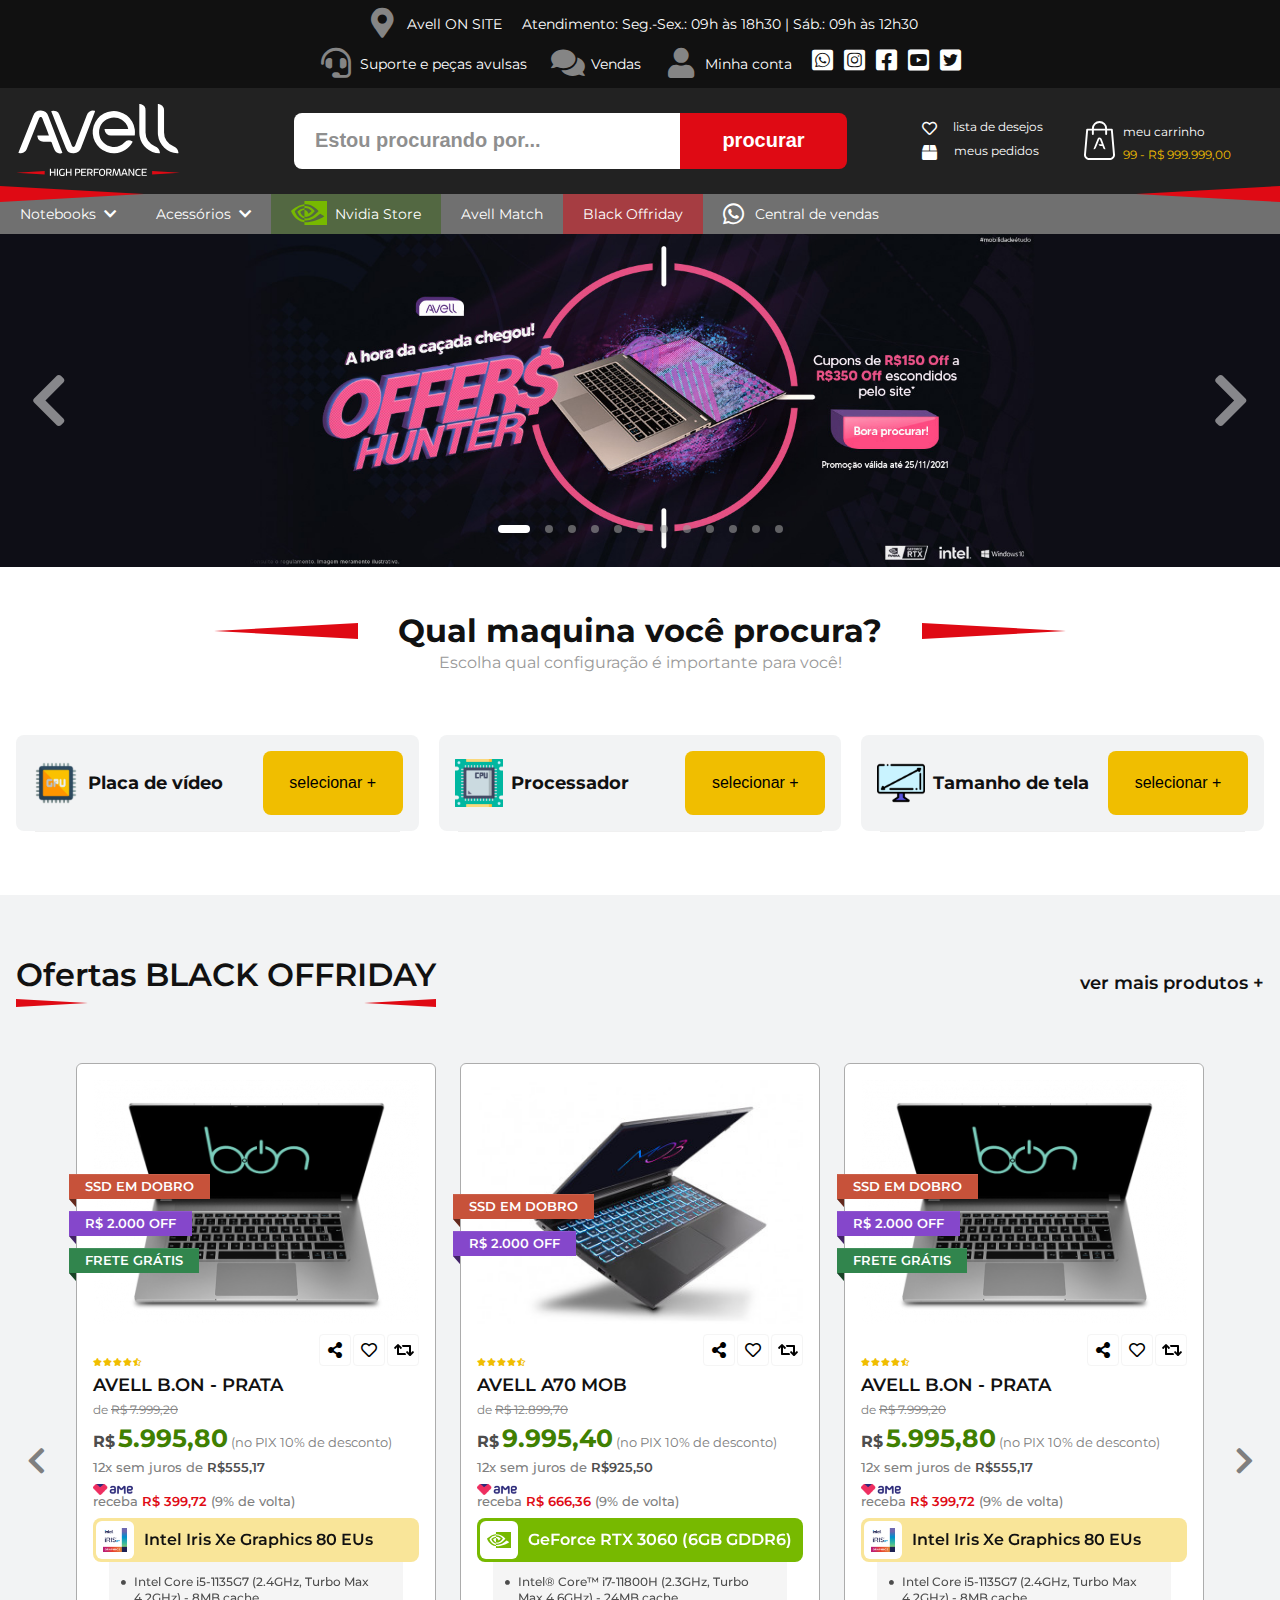
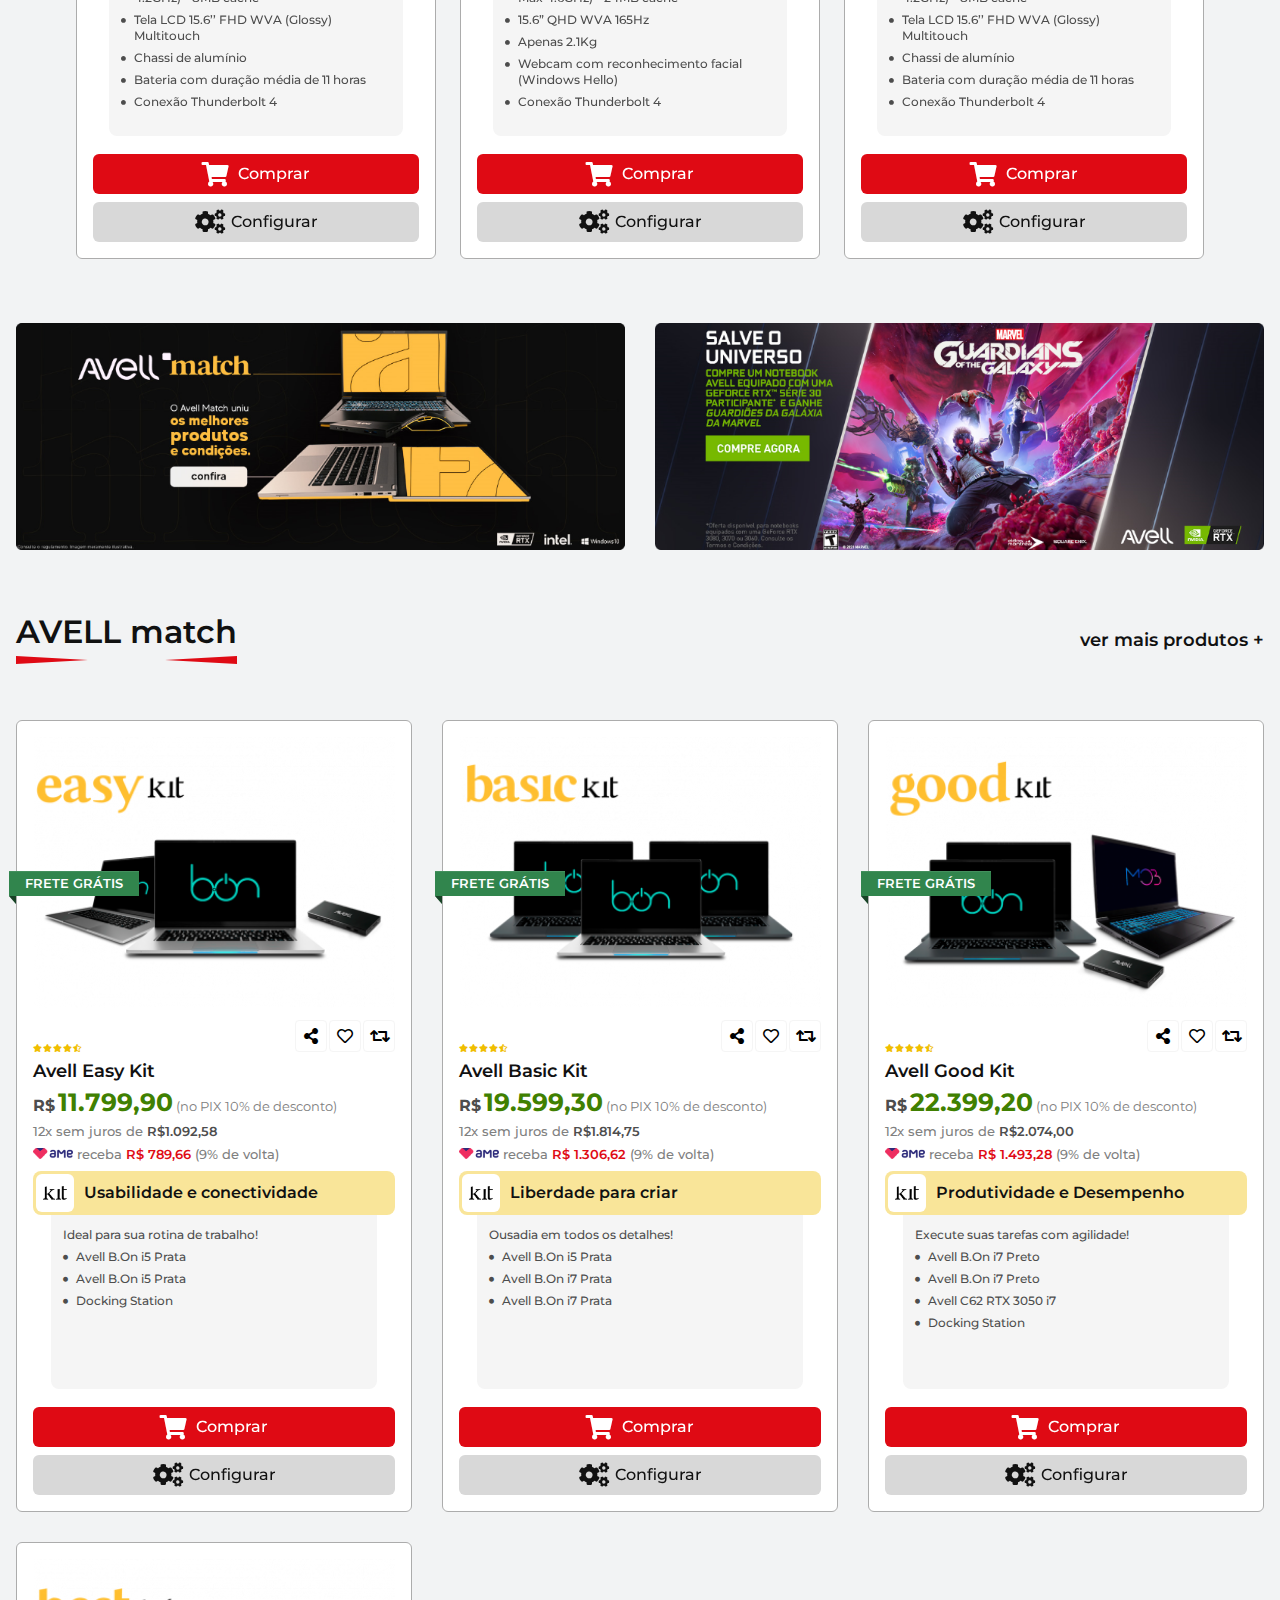
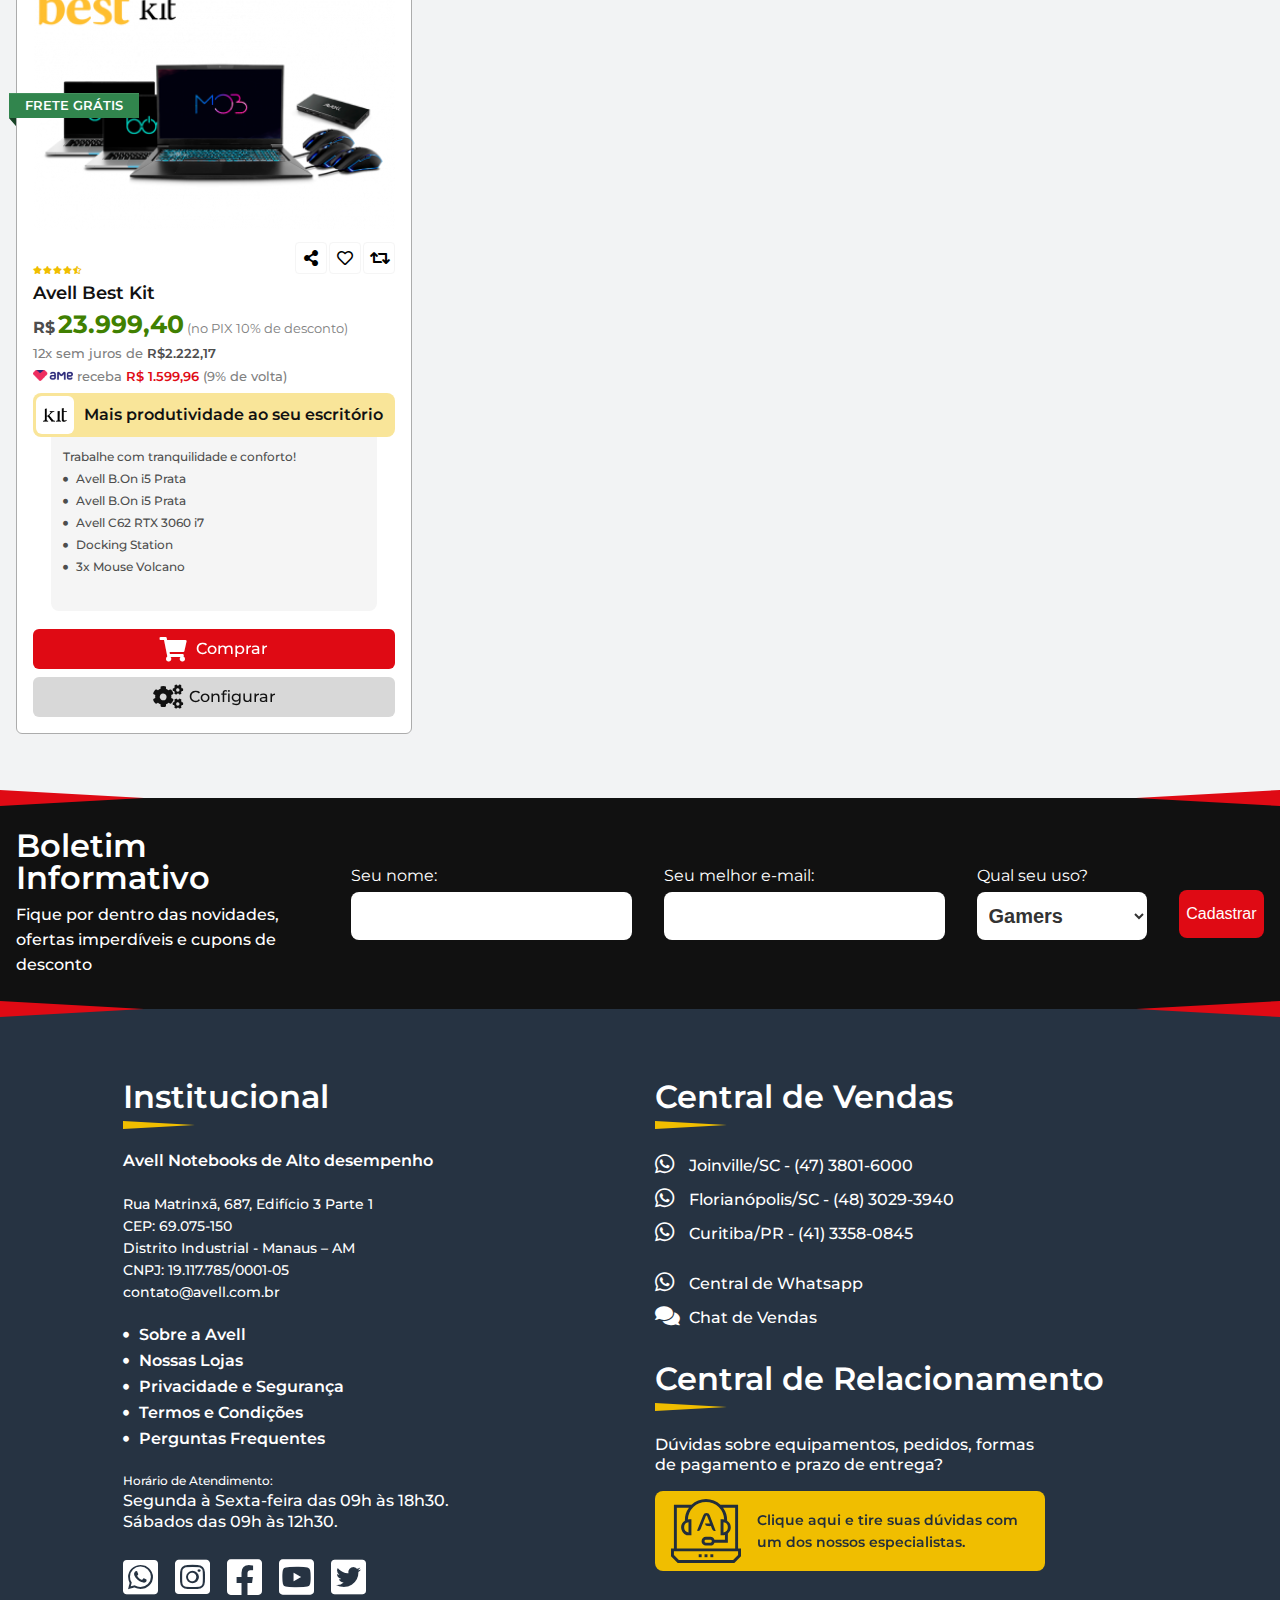
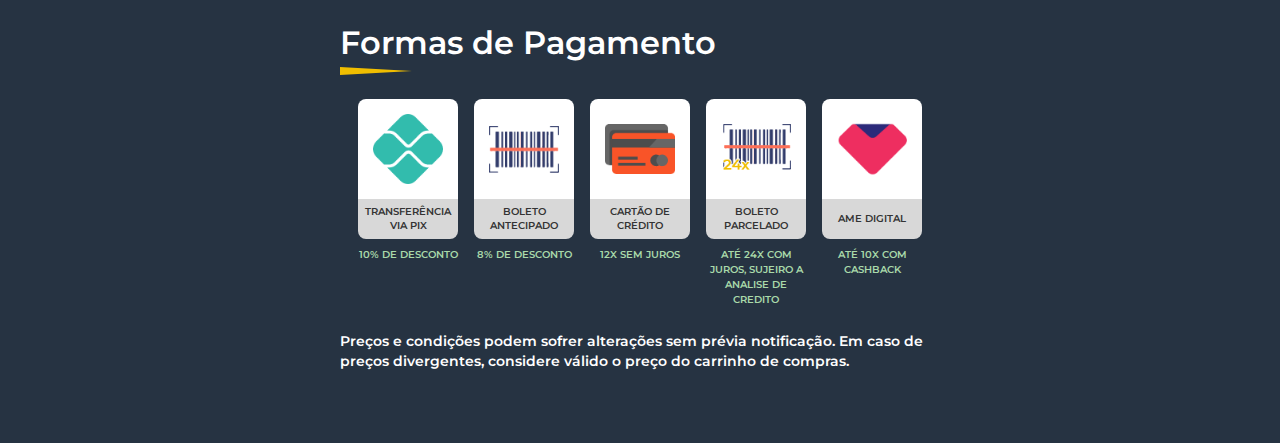
==== commit 41023679: "página do produto" ====
--- a/index.html
+++ b/index.html
@@ -21,7 +21,11 @@
     <script async src="https://www.googletagmanager.com/gtag/js?id=UA-64061403-12"></script>
     <script>
         window.dataLayer = window.dataLayer || [];
-        function gtag(){dataLayer.push(arguments);}
+
+        function gtag() {
+            dataLayer.push(arguments);
+        }
+
         gtag('js', new Date());
 
         gtag('config', 'UA-64061403-12');
@@ -147,7 +151,8 @@
                         <div class="dropdown-sub notebooks">
                             <ul>
                                 <li>
-                                    <a href="/loja.html" class="capa-menu-notebook" data-img="/assets/img/capa-menu/gamers.jpg"
+                                    <a href="/loja.html" class="capa-menu-notebook"
+                                       data-img="/assets/img/capa-menu/gamers.jpg"
                                        title="Notebooks para Gamers">
                                         <i class="fas fa-circle"></i><span>para <strong>Gamers</strong></span>
                                     </a>
@@ -169,7 +174,8 @@
                                     </a>
                                 </li>
                                 <li>
-                                    <a href="/loja.html" class="capa-menu-notebook" data-img="/assets/img/capa-menu/design.jpg"
+                                    <a href="/loja.html" class="capa-menu-notebook"
+                                       data-img="/assets/img/capa-menu/design.jpg"
                                        title="Notebooks para Design">
                                         <i class="fas fa-circle"></i>
                                         <span>para <strong>Design</strong></span>
@@ -208,7 +214,8 @@
                                     </a>
                                 </li>
                                 <li>
-                                    <a href="/loja.html" class="capa-menu-notebook" data-img="/assets/img/capa-menu/youtube.jpg"
+                                    <a href="/loja.html" class="capa-menu-notebook"
+                                       data-img="/assets/img/capa-menu/youtube.jpg"
                                        title="Notebooks para Youtuber">
                                         <i class="fas fa-circle"></i>
                                         <span>para <strong>Youtuber</strong></span>
@@ -548,8 +555,8 @@
                 <h3 class="titulo-sessao">Ofertas BLACK OFFRIDAY</h3>
                 <a href="#">ver mais produtos +</a>
             </div>
-            <ul class="ofertas-lista">
-                <li>
+            <div id="slides-ofertas" class="ofertas-lista slide">
+                <div>
                     <div class="oferta-item">
                         <div class="linha">
                             <ul class="tags" style="--total:3">
@@ -631,17 +638,17 @@
                         </div>
                         <div class="linha">
                             <div class="botoes-compra">
-                                <a href="/loja.html" class="comprar hvr-grow-shadow" title="Comprar">
+                                <a href="/produto.html" class="comprar hvr-grow-shadow" title="Comprar">
                                     <i class="fas fa-shopping-cart"></i><span>Comprar</span>
                                 </a>
-                                <a href="/loja.html" class="configurar hvr-grow-shadow" title="Configurar">
+                                <a href="/produto.html" class="configurar hvr-grow-shadow" title="Configurar">
                                     <i class="fas fa-cogs"></i><span>Configurar</span>
                                 </a>
                             </div>
                         </div>
                     </div>
-                </li>
-                <li>
+                </div>
+                <div>
                     <div class="oferta-item">
                         <div class="linha">
                             <ul class="tags" style="--total:2">
@@ -723,17 +730,17 @@
                         </div>
                         <div class="linha">
                             <div class="botoes-compra">
-                                <a href="/loja.html" class="comprar hvr-grow-shadow" title="Comprar">
+                                <a href="/produto.html" class="comprar hvr-grow-shadow" title="Comprar">
                                     <i class="fas fa-shopping-cart"></i><span>Comprar</span>
                                 </a>
-                                <a href="/loja.html" class="configurar hvr-grow-shadow" title="Configurar">
+                                <a href="/produto.html" class="configurar hvr-grow-shadow" title="Configurar">
                                     <i class="fas fa-cogs"></i><span>Configurar</span>
                                 </a>
                             </div>
                         </div>
                     </div>
-                </li>
-                <li>
+                </div>
+                <div>
                     <div class="oferta-item">
                         <div class="linha">
                             <ul class="tags" style="--total:3">
@@ -815,17 +822,17 @@
                         </div>
                         <div class="linha">
                             <div class="botoes-compra">
-                                <a href="/loja.html" class="comprar hvr-grow-shadow" title="Comprar">
+                                <a href="/produto.html" class="comprar hvr-grow-shadow" title="Comprar">
                                     <i class="fas fa-shopping-cart"></i><span>Comprar</span>
                                 </a>
-                                <a href="/loja.html" class="configurar hvr-grow-shadow" title="Configurar">
+                                <a href="/produto.html" class="configurar hvr-grow-shadow" title="Configurar">
                                     <i class="fas fa-cogs"></i><span>Configurar</span>
                                 </a>
                             </div>
                         </div>
                     </div>
-                </li>
-                <li>
+                </div>
+                <div>
                     <div class="oferta-item">
                         <div class="linha">
                             <ul class="tags" style="--total:2">
@@ -907,17 +914,17 @@
                         </div>
                         <div class="linha">
                             <div class="botoes-compra">
-                                <a href="/loja.html" class="comprar hvr-grow-shadow" title="Comprar">
+                                <a href="/produto.html" class="comprar hvr-grow-shadow" title="Comprar">
                                     <i class="fas fa-shopping-cart"></i><span>Comprar</span>
                                 </a>
-                                <a href="/loja.html" class="configurar hvr-grow-shadow" title="Configurar">
+                                <a href="/produto.html" class="configurar hvr-grow-shadow" title="Configurar">
                                     <i class="fas fa-cogs"></i><span>Configurar</span>
                                 </a>
                             </div>
                         </div>
                     </div>
-                </li>
-                <li>
+                </div>
+                <div>
                     <div class="oferta-item">
                         <div class="linha">
                             <ul class="tags" style="--total:3">
@@ -999,17 +1006,17 @@
                         </div>
                         <div class="linha">
                             <div class="botoes-compra">
-                                <a href="/loja.html" class="comprar hvr-grow-shadow" title="Comprar">
+                                <a href="/produto.html" class="comprar hvr-grow-shadow" title="Comprar">
                                     <i class="fas fa-shopping-cart"></i><span>Comprar</span>
                                 </a>
-                                <a href="/loja.html" class="configurar hvr-grow-shadow" title="Configurar">
+                                <a href="/produto.html" class="configurar hvr-grow-shadow" title="Configurar">
                                     <i class="fas fa-cogs"></i><span>Configurar</span>
                                 </a>
                             </div>
                         </div>
                     </div>
-                </li>
-                <li>
+                </div>
+                <div>
                     <div class="oferta-item">
                         <div class="linha">
                             <ul class="tags" style="--total:2">
@@ -1091,17 +1098,17 @@
                         </div>
                         <div class="linha">
                             <div class="botoes-compra">
-                                <a href="/loja.html" class="comprar hvr-grow-shadow" title="Comprar">
+                                <a href="/produto.html" class="comprar hvr-grow-shadow" title="Comprar">
                                     <i class="fas fa-shopping-cart"></i><span>Comprar</span>
                                 </a>
-                                <a href="/loja.html" class="configurar hvr-grow-shadow" title="Configurar">
+                                <a href="/produto.html" class="configurar hvr-grow-shadow" title="Configurar">
                                     <i class="fas fa-cogs"></i><span>Configurar</span>
                                 </a>
                             </div>
                         </div>
                     </div>
-                </li>
-                <li>
+                </div>
+                <div>
                     <div class="oferta-item">
                         <div class="linha">
                             <ul class="tags" style="--total:3">
@@ -1183,17 +1190,17 @@
                         </div>
                         <div class="linha">
                             <div class="botoes-compra">
-                                <a href="/loja.html" class="comprar hvr-grow-shadow" title="Comprar">
+                                <a href="/produto.html" class="comprar hvr-grow-shadow" title="Comprar">
                                     <i class="fas fa-shopping-cart"></i><span>Comprar</span>
                                 </a>
-                                <a href="/loja.html" class="configurar hvr-grow-shadow" title="Configurar">
+                                <a href="/produto.html" class="configurar hvr-grow-shadow" title="Configurar">
                                     <i class="fas fa-cogs"></i><span>Configurar</span>
                                 </a>
                             </div>
                         </div>
                     </div>
-                </li>
-                <li>
+                </div>
+                <div>
                     <div class="oferta-item">
                         <div class="linha">
                             <ul class="tags" style="--total:2">
@@ -1275,17 +1282,17 @@
                         </div>
                         <div class="linha">
                             <div class="botoes-compra">
-                                <a href="/loja.html" class="comprar hvr-grow-shadow" title="Comprar">
+                                <a href="/produto.html" class="comprar hvr-grow-shadow" title="Comprar">
                                     <i class="fas fa-shopping-cart"></i><span>Comprar</span>
                                 </a>
-                                <a href="/loja.html" class="configurar hvr-grow-shadow" title="Configurar">
+                                <a href="/produto.html" class="configurar hvr-grow-shadow" title="Configurar">
                                     <i class="fas fa-cogs"></i><span>Configurar</span>
                                 </a>
                             </div>
                         </div>
                     </div>
-                </li>
-            </ul>
+                </div>
+            </div>
         </div>
     </div>
 </section>
@@ -1381,10 +1388,10 @@
                         </div>
                         <div class="linha">
                             <div class="botoes-compra">
-                                <a href="#" class="comprar hvr-grow-shadow" title="Comprar">
+                                <a href="/produto.html" class="comprar hvr-grow-shadow" title="Comprar">
                                     <i class="fas fa-shopping-cart"></i><span>Comprar</span>
                                 </a>
-                                <a href="#" class="configurar hvr-grow-shadow" title="Configurar">
+                                <a href="/produto.html" class="configurar hvr-grow-shadow" title="Configurar">
                                     <i class="fas fa-cogs"></i><span>Configurar</span>
                                 </a>
                             </div>
@@ -1463,10 +1470,10 @@
                         </div>
                         <div class="linha">
                             <div class="botoes-compra">
-                                <a href="#" class="comprar hvr-grow-shadow" title="Comprar">
+                                <a href="/produto.html" class="comprar hvr-grow-shadow" title="Comprar">
                                     <i class="fas fa-shopping-cart"></i><span>Comprar</span>
                                 </a>
-                                <a href="#" class="configurar hvr-grow-shadow" title="Configurar">
+                                <a href="/produto.html" class="configurar hvr-grow-shadow" title="Configurar">
                                     <i class="fas fa-cogs"></i><span>Configurar</span>
                                 </a>
                             </div>
@@ -1549,10 +1556,10 @@
                         </div>
                         <div class="linha">
                             <div class="botoes-compra">
-                                <a href="#" class="comprar hvr-grow-shadow" title="Comprar">
+                                <a href="/produto.html" class="comprar hvr-grow-shadow" title="Comprar">
                                     <i class="fas fa-shopping-cart"></i><span>Comprar</span>
                                 </a>
-                                <a href="#" class="configurar hvr-grow-shadow" title="Configurar">
+                                <a href="/produto.html" class="configurar hvr-grow-shadow" title="Configurar">
                                     <i class="fas fa-cogs"></i><span>Configurar</span>
                                 </a>
                             </div>
@@ -1639,10 +1646,10 @@
                         </div>
                         <div class="linha">
                             <div class="botoes-compra">
-                                <a href="#" class="comprar hvr-grow-shadow" title="Comprar">
+                                <a href="/produto.html" class="comprar hvr-grow-shadow" title="Comprar">
                                     <i class="fas fa-shopping-cart"></i><span>Comprar</span>
                                 </a>
-                                <a href="#" class="configurar hvr-grow-shadow" title="Configurar">
+                                <a href="/produto.html" class="configurar hvr-grow-shadow" title="Configurar">
                                     <i class="fas fa-cogs"></i><span>Configurar</span>
                                 </a>
                             </div>
@@ -1875,6 +1882,41 @@
             }
         ]
     });
+    $("#slides-ofertas").slick({
+        slidesToShow: 4,
+        slidesToScroll: 2,
+        arrows: true,
+        dots: false,
+        infinite: true,
+        pauseOnHover: true,
+        autoplay: false,
+        autoplaySpeed: 3000,
+        prevArrow: '<button type="button" class="left"><i class="fas fa-chevron-left"></i></button>',
+        nextArrow: '<button type="button" class="right"><i class="fas fa-chevron-right"></i></button>',
+        responsive: [
+            {
+                breakpoint: 1367,
+                settings: {
+                    slidesToShow: 3,
+                    slidesToScroll: 3,
+                }
+            },
+            {
+                breakpoint: 951,
+                settings: {
+                    slidesToShow: 2,
+                    slidesToScroll: 2,
+                }
+            },
+            {
+                breakpoint: 641,
+                settings: {
+                    slidesToShow: 1,
+                    slidesToScroll: 1,
+                }
+            }
+        ]
+    })
 </script>
 </body>
 </html>--- a/assets/css/main.min.css
+++ b/assets/css/main.min.css
@@ -1 +1 @@
-@import url(https://fonts.googleapis.com/css2?family=Montserrat:ital,wght@0,100;0,200;0,300;0,400;0,500;0,600;0,700;0,800;0,900;1,100;1,200;1,300;1,400;1,500;1,600;1,700;1,800;1,900&display=swap);*{-webkit-tap-highlight-color:transparent}a,abbr,acronym,address,applet,article,aside,audio,b,big,blockquote,body,canvas,caption,center,cite,code,dd,del,details,dfn,div,dl,dt,em,embed,fieldset,figcaption,figure,footer,form,h1,h2,h3,h4,h5,h6,header,hgroup,html,i,iframe,img,ins,kbd,label,legend,li,mark,menu,nav,object,ol,output,p,pre,q,ruby,s,samp,section,small,span,strike,strong,sub,summary,sup,table,tbody,td,tfoot,th,thead,time,tr,tt,u,ul,var,video{margin:0;padding:0;border:0;font-size:100%;font:inherit;vertical-align:baseline}article,aside,details,figcaption,figure,footer,header,hgroup,menu,nav,section{display:block}body{line-height:1}ol,ul{list-style:none}blockquote,q{quotes:none}blockquote:after,blockquote:before,q:after,q:before{content:'';content:none}table{border-collapse:collapse;border-spacing:0}a{text-decoration:none}a,button,input,textarea{outline:0}button{cursor:pointer}.mb10{margin-bottom:10px}.mb20{margin-bottom:20px}.mb30{margin-bottom:30px}.mb40{margin-bottom:40px}.mb50{margin-bottom:50px}.mb60{margin-bottom:60px}.mb70{margin-bottom:70px}.mb80{margin-bottom:80px}.mb90{margin-bottom:90px}.mb100{margin-bottom:100px}.mt10{margin-top:10px}.mt20{margin-top:20px}.mt30{margin-top:30px}.mt40{margin-top:40px}.mt50{margin-top:50px}.mt60{margin-top:60px}.mt70{margin-top:70px}.mt80{margin-top:80px}.mt90{margin-top:90px}.mt100{margin-top:100px}.mt_10{margin-top:-10px}.mt_20{margin-top:-20px}.mt_30{margin-top:-30px}.mt_40{margin-top:-40px}.mt_50{margin-top:-50px}.mt_60{margin-top:-60px}.mt_70{margin-top:-70px}.mt_80{margin-top:-80px}.mt_90{margin-top:-90px}.mt_100{margin-top:-100px}.mt_150{margin-top:-150px}.linha15{line-height:20px}.linha20{line-height:20px}.linha25{line-height:20px}.linha30{line-height:20px}.linha35{line-height:20px}.linha40{line-height:20px}.lh-15{line-height:15px}.lh-20{line-height:20px}.lh-25{line-height:25px}.lh-30{line-height:30px}.lh-35{line-height:35px}.lh-35{line-height:40px}body,html{font-family:Montserrat,sans-serif;font-size:12px;color:#111;background:#f2f3f4}.container{width:100%;max-width:1688px;margin:0 auto}body.menu-fixo{padding-top:194px}@media (max-width:1299px){body.menu-fixo{padding-top:234px}}@media (max-width:820px){body.menu-fixo{padding-top:194px}}@media (max-width:768px){body.menu-fixo{padding-top:242px}}@media (max-width:520px){body.menu-fixo{padding-top:164px}}body.menu-fixo .topo-primario{display:none}body.menu-fixo #topo-geral{position:fixed;top:0;width:100%;z-index:1000}.topo-primario{width:100%;background:#111}.topo-primario-linha{padding:8px 16px;display:flex;flex-direction:row;justify-content:space-between}@media (max-width:1299px){.topo-primario-linha{gap:8px;flex-direction:column;justify-content:center}}.topo-primario-linha-col-1,.topo-primario-linha-col-2{display:flex;flex-direction:row;gap:16px}@media (max-width:1299px){.topo-primario-linha-col-1,.topo-primario-linha-col-2{justify-content:center}}@media (max-width:520px){.topo-primario-linha-col-1{display:none}}@media (min-width:521px){.topo-primario-linha-col-2 .item-link.avell-on-site{display:none}}@media (max-width:768px){.topo-primario-linha-col-2{flex-wrap:wrap}}@media (max-width:520px){.topo-primario-linha{flex-direction:row}}.topo-primario-linha .item-texto{color:#fff;font-size:14px;height:32px;display:flex;align-items:center}@media (max-width:640px){.topo-primario-linha .item-texto.horario-atendimento{display:none}}.topo-primario-linha .item-link{text-decoration:none;display:flex;flex-direction:row;gap:8px;align-items:center;-webkit-transition:All .3s ease-in-out;-moz-transition:All .3s ease-in-out;-ms-transition:All .3s ease-in-out;-o-transition:All .3s ease-in-out;transition:All .3s ease-in-out;padding:0 4px;border-radius:4px}.topo-primario-linha .item-link i{width:32px;height:32px;font-size:30px;line-height:30px;color:#858585;text-align:center}@media (max-width:520px){.topo-primario-linha .item-link i{width:28px;height:28px;font-size:28px;line-height:28px}}.topo-primario-linha .item-link span{color:#fff;font-size:14px}@media (max-width:520px){.topo-primario-linha .item-link span{display:none}}.topo-primario-linha .item-link:hover{background:#3d3d3d;margin:-4px 0;padding:4px}.topo-primario-linha .item-link:hover i{color:#f0be00}.topo-primario-linha .item-redes{display:flex;flex-direction:row;gap:8px;height:100%;max-height:32px;align-items:center}.topo-primario-linha .item-redes a{color:#fff}.topo-primario-linha .item-redes a i{width:24px;height:24px;font-size:24px;line-height:24px;color:#fff}.topo-primario-linha .item-redes a:hover i{color:#f0be00}@media (max-width:768px){.topo-primario-linha .item-redes{width:100%;justify-content:center;align-items:baseline}.topo-primario-linha .item-redes a i{width:32px;height:32px;font-size:32px;line-height:32px}}.topo-secundario{width:100%;background:#222;position:relative;display:block}.topo-secundario:after,.topo-secundario:before{content:"";width:0;height:0;border-style:solid;position:absolute;bottom:-8px;z-index:600}.topo-secundario:before{border-width:8px 0 8px 144px;border-color:transparent transparent transparent #df0a14;left:0}.topo-secundario:after{border-width:8px 144px 8px 0;border-color:transparent #df0a14 transparent transparent;right:0}.topo-secundario-linha{padding:16px;display:grid;grid-template-columns:248px auto 387px;gap:30px}@media (max-width:1160px){.topo-secundario-linha{grid-template-columns:180px auto 320px;gap:20px}}@media (max-width:1024px){.topo-secundario-linha{grid-template-columns:180px auto 290px;gap:20px}}@media (max-width:820px){.topo-secundario-linha{grid-template-columns:180px auto 200px}}@media (max-width:750px){.topo-secundario-linha{grid-template-columns:180px 0 auto}}@media (max-width:520px){.topo-secundario-linha{grid-template-columns:90px 0 auto;gap:0}}.topo-secundario .topo-secundario-logo{width:100%;height:100%;display:flex;align-items:center}.topo-secundario .topo-secundario-logo img{width:auto;max-width:100%;-webkit-transition:All .3s ease-in-out;-moz-transition:All .3s ease-in-out;-ms-transition:All .3s ease-in-out;-o-transition:All .3s ease-in-out;transition:All .3s ease-in-out}@media (max-width:520px){.topo-secundario .topo-secundario-logo img{max-width:80px}}.topo-secundario .topo-secundario-busca{width:100%;height:100%;display:flex;align-items:center}.topo-secundario .topo-secundario-busca form{width:100%}.topo-secundario .topo-secundario-busca .topo-secundario-busca-form{display:grid;grid-template-columns:auto 167px}@media (max-width:1024px){.topo-secundario .topo-secundario-busca .topo-secundario-busca-form{grid-template-columns:auto 130px}}@media (max-width:970px){.topo-secundario .topo-secundario-busca .topo-secundario-busca-form{grid-template-columns:auto 50px}}@media (max-width:750px){.topo-secundario .topo-secundario-busca .topo-secundario-busca-form{display:none}}.topo-secundario .topo-secundario-busca .topo-secundario-busca-form input{border:none;height:56px;padding:0;padding-left:21px;border-top-left-radius:8px;border-bottom-left-radius:8px;font-size:20px;color:#222;outline:0;font-weight:700}.topo-secundario .topo-secundario-busca .topo-secundario-busca-form input::placeholder{color:#8f8f8f}.topo-secundario .topo-secundario-busca .topo-secundario-busca-form button{border:none;outline:0;padding:0;width:100%;height:56px;background:#df0a14;color:#fff;font-size:20px;border-top-right-radius:8px;border-bottom-right-radius:8px;font-weight:700;cursor:pointer}.topo-secundario .topo-secundario-busca .topo-secundario-busca-form button i{display:none;width:25px;height:25px;font-size:25px;line-height:25px;color:#fff}@media (max-width:970px){.topo-secundario .topo-secundario-busca .topo-secundario-busca-form input{font-size:16px;height:40px}.topo-secundario .topo-secundario-busca .topo-secundario-busca-form button{height:40px;display:flex;justify-content:center;align-items:center}.topo-secundario .topo-secundario-busca .topo-secundario-busca-form button span{display:none}.topo-secundario .topo-secundario-busca .topo-secundario-busca-form button i{display:block}}.topo-secundario .topo-secundario-links{display:grid;grid-template-columns:auto 180px}@media (max-width:1024px){.topo-secundario .topo-secundario-links{display:flex;flex-direction:column-reverse;gap:16px}}@media (max-width:820px){.topo-secundario .topo-secundario-links{flex-direction:row;gap:8px}}@media (max-width:750px){.topo-secundario .topo-secundario-links{justify-content:end;gap:16px}}.topo-secundario .topo-secundario-links .botao-busca{border:none;background:0 0;width:30px;height:40px;cursor:pointer;display:flex;align-items:center;justify-content:center}.topo-secundario .topo-secundario-links .botao-busca i{font-size:25px;line-height:25px;color:#fff}.topo-secundario .topo-secundario-links .botao-busca:hover i{color:#f0be00}@media (min-width:751px){.topo-secundario .topo-secundario-links .botao-busca{display:none}}.topo-secundario .topo-secundario-links-lista{display:flex;flex-direction:column;gap:8px;justify-content:center;align-items:center}@media (max-width:1024px){.topo-secundario .topo-secundario-links-lista{flex-direction:row;gap:16px}}.topo-secundario .topo-secundario-links-lista a{color:#fff;display:flex;flex-direction:row;gap:16px}@media (min-width:1025px){.topo-secundario .topo-secundario-links-lista a.lista-desejos{gap:13px}.topo-secundario .topo-secundario-links-lista a.lista-desejos i{padding-left:3px}.topo-secundario .topo-secundario-links-lista a.lista-desejos span{padding-left:2px}}@media (max-width:360px){.topo-secundario .topo-secundario-links-lista a.lista-desejos{display:none}}@media (max-width:1024px){.topo-secundario .topo-secundario-links-lista a{gap:8px}}.topo-secundario .topo-secundario-links-lista a i{width:16px;height:16px;font-size:15px;line-height:15px;color:#fff;text-align:left}.topo-secundario .topo-secundario-links-lista a span{font-size:12px;color:#fff}@media (max-width:820px){.topo-secundario .topo-secundario-links-lista a{padding-top:5px;align-items:center}.topo-secundario .topo-secundario-links-lista a i{width:30px;height:30px;font-size:25px;line-height:25px;text-align:center}.topo-secundario .topo-secundario-links-lista a span{display:none}}.topo-secundario .topo-secundario-links-lista a:hover i,.topo-secundario .topo-secundario-links-lista a:hover span{color:#f0be00}.topo-secundario .topo-secundario-links-lista a:hover span{text-decoration:underline}.topo-secundario .topo-secundario-links-carrinho{width:100%;display:flex;align-items:center}@media (max-width:1024px){.topo-secundario .topo-secundario-links-carrinho{justify-content:center}}@media (max-width:750px){.topo-secundario .topo-secundario-links-carrinho{width:auto}}.topo-secundario .topo-secundario-links-carrinho .carrinho{position:relative;width:100%;display:flex;flex-direction:row;gap:8px}@media (max-width:1024px){.topo-secundario .topo-secundario-links-carrinho .carrinho{width:auto}}.topo-secundario .topo-secundario-links-carrinho .carrinho .icone{width:40px;height:40px}.topo-secundario .topo-secundario-links-carrinho .carrinho .icone img{width:auto;max-width:100%;text-align:left}.topo-secundario .topo-secundario-links-carrinho .carrinho .texto{padding-top:5px;width:100%;height:35px;display:flex;flex-direction:column;justify-content:space-between;color:#fff;white-space:nowrap;font-size:12px}.topo-secundario .topo-secundario-links-carrinho .carrinho .texto .und-total{color:#f0be00}.topo-secundario .topo-secundario-links-carrinho .carrinho:hover{background:#6e6e6e}@media (max-width:820px){.topo-secundario .topo-secundario-links-carrinho .carrinho{display:block;border-radius:6px}.topo-secundario .topo-secundario-links-carrinho .carrinho .texto{position:absolute;right:0;top:0;padding:0;width:25px;height:25px;background:#f0be00;border-radius:50%;display:flex;align-items:center;justify-content:center}.topo-secundario .topo-secundario-links-carrinho .carrinho .texto div:first-child{display:none}.topo-secundario .topo-secundario-links-carrinho .carrinho .texto .und-total{color:#111;font-size:14px;font-weight:600}.topo-secundario .topo-secundario-links-carrinho .carrinho .texto .und-total span{display:none}.topo-secundario .topo-secundario-links-carrinho .carrinho:hover{padding:8px 4px 8px 8px;margin:-8px -4px -8px -8px}.topo-secundario .topo-secundario-links-carrinho .carrinho:hover .texto{right:4px;top:8px}}.topo-secundario .topo-secundario-links-menu{width:40px;height:100%;display:flex;align-items:center;justify-content:center}@media (min-width:821px){.topo-secundario .topo-secundario-links-menu{display:none}}.topo-secundario .topo-secundario-links-menu button{width:40px;height:40px;border:2px solid #fff;border-radius:8px;background:0 0;display:flex;flex-direction:column;justify-content:space-between;align-items:center;padding:8px;position:relative;overflow:hidden}.topo-secundario .topo-secundario-links-menu button span{-webkit-transition:All .2s ease-in-out;-moz-transition:All .2s ease-in-out;-ms-transition:All .2s ease-in-out;-o-transition:All .2s ease-in-out;transition:All .2s ease-in-out;position:relative;width:100%;height:4px;background:#f0be00;border-radius:2px;transform-origin:center}.topo-secundario .topo-secundario-links-menu button.aberto span:nth-child(1){transform:scale(1.2) rotate(45deg) translateX(5px) translateY(5px)}.topo-secundario .topo-secundario-links-menu button.aberto span:nth-child(2){transform:translateX(80px)}.topo-secundario .topo-secundario-links-menu button.aberto span:nth-child(3){transform:scale(1.2) rotate(-45deg) translateX(5px) translateY(-5px)}.topo-menu{width:100%;background:#707070}@media (max-width:820px){.topo-menu{max-height:0;overflow:hidden;margin:0 auto;position:absolute;z-index:500;background:0 0;-webkit-transition:max-height .5s ease;-moz-transition:max-height .5s ease;-ms-transition:max-height .5s ease;-o-transition:max-height .5s ease;transition:max-height .5s ease}}.topo-menu-lista{display:flex;flex-direction:row;height:40px;background:#707070}@media (max-width:1024px){.topo-menu-lista{justify-content:center}}@media (max-width:820px){.topo-menu-lista{height:0;flex-direction:column;margin:0 auto;max-width:90%}}.topo-menu-lista li{position:relative}@media (max-width:820px){.topo-menu-lista li{border-bottom:1px solid #ccc}}.topo-menu-lista li .item-link{border:none;background:0 0;display:flex;flex-direction:row;justify-content:center;align-items:center;padding:0 20px;height:100%;font-size:14px;color:#fff;gap:8px}@media (max-width:914px){.topo-menu-lista li .item-link{padding:0 10px}}@media (max-width:820px){.topo-menu-lista li .item-link{height:40px}}.topo-menu-lista li .item-link .icone i,.topo-menu-lista li .item-link .icone img{height:24px}.topo-menu-lista li .item-link .icone img{width:auto;max-width:100%}.topo-menu-lista li .item-link .icone i{width:24px;font-size:24px;line-height:24px}.topo-menu-lista li .item-link:hover{background:#484848}.topo-menu-lista li .item-link.nvidia-store{background:#536842}.topo-menu-lista li .item-link.nvidia-store:hover{background:#484848}.topo-menu-lista li .item-link.black-offriday{background:#a63d42}.topo-menu-lista li .item-link.black-offriday:hover{background:#df0a14}.topo-menu-lista li.dropdown.aberto .dropdown-sub{padding:16px;display:flex;max-height:500px}.topo-menu-lista li .dropdown-sub{display:none;position:absolute;background:#707070;padding:0 16px;width:auto;max-height:0;overflow:hidden;z-index:500}@media (max-width:820px){.topo-menu-lista li .dropdown-sub{position:relative;background:#4d4d4d}}@media (max-width:820px){.topo-menu-lista li .dropdown-sub.notebooks .notebooks-sub-capa{display:none}}.topo-menu-lista li .dropdown-sub ul{width:240px}@media (max-width:820px){.topo-menu-lista li .dropdown-sub ul{width:100%}}.topo-menu-lista li .dropdown-sub ul li{width:100%;height:32px;border-bottom:0}.topo-menu-lista li .dropdown-sub ul li a{display:flex;font-size:14px;color:#fff;height:32px;align-items:center;gap:8px;padding-left:8px}.topo-menu-lista li .dropdown-sub ul li a strong{font-weight:700;text-transform:uppercase}.topo-menu-lista li .dropdown-sub ul li a i{width:8px;height:8px;font-size:8px;line-height:8px;color:#fff}.topo-menu-lista li .dropdown-sub ul li a:hover{background:#df0a14}.topo-menu-lista li .dropdown-sub .notebooks-sub-capa img{width:auto;max-width:100%;min-width:240px}@media (max-width:820px){.topo-menu.aberto{max-height:100vh}.topo-menu.aberto .topo-menu-lista{height:auto}}#slide-lista{position:relative}#slide-lista img,#slide-lista picture{width:auto;max-width:100%;margin:0 auto}#slide-lista .slick-slide{background:#111;text-align:center}#slide-lista .slick-dots{position:absolute;bottom:30px;height:16px;width:100%;display:flex;flex-direction:row;justify-content:center;align-items:center;gap:15px;z-index:150}#slide-lista .slick-dots li{cursor:pointer;width:8px;height:8px;border-radius:50%;background:#fff;-webkit-transition:All .3s ease-in-out;-moz-transition:All .3s ease-in-out;-ms-transition:All .3s ease-in-out;-o-transition:All .3s ease-in-out;transition:All .3s ease-in-out;box-shadow:rgba(0,0,0,.24) 0 3px 8px}#slide-lista .slick-dots li.slick-active{width:32px;border-radius:10px}#slide-lista .slick-dots li:not(.slick-active){opacity:.6;background:#999}#slide-lista .slick-dots li:not(.slick-active):hover{width:16px;height:16px}#slide-lista .slick-dots li button{display:none}#slide-lista .slick-list{z-index:100}#slide-lista .slick-arrow{position:absolute;height:100%;top:0;width:auto;z-index:150;padding:0 30px;cursor:pointer;border:none;background:0 0;opacity:.5;-webkit-transition:All .3s ease-in-out;-moz-transition:All .3s ease-in-out;-ms-transition:All .3s ease-in-out;-o-transition:All .3s ease-in-out;transition:All .3s ease-in-out}#slide-lista .slick-arrow i{font-size:60px;line-height:60px;color:#fff}#slide-lista .slick-arrow.left{left:0}#slide-lista .slick-arrow.right{right:0}#slide-lista .slick-arrow:hover{opacity:1}@media (max-width:820px){#slide-lista .slick-arrow{padding:0 20px}#slide-lista .slick-arrow i{font-size:40px;line-height:40px}}.titulo-sessao{font-size:32px;font-weight:600;width:fit-content;padding-bottom:16px;position:relative}.titulo-sessao:after,.titulo-sessao:before{content:"";width:0;height:0;border-style:solid;position:absolute;bottom:0}.titulo-sessao:after{border-width:4px 72px 4px 0;border-color:transparent #df0a14 transparent transparent;right:0}.titulo-sessao:before{border-width:4px 0 4px 72px;border-color:transparent transparent transparent #df0a14;left:0}.escolha-sua-maquina{background:#fff;padding:48px 0}.titulo-sessao-escolha-sua-maquina{display:flex;flex-direction:row;justify-content:center;gap:40px;margin-bottom:48px}@media (min-width:721px) and (max-width:900px){.titulo-sessao-escolha-sua-maquina{gap:24px}}.titulo-sessao-escolha-sua-maquina .seta{position:relative;display:block;width:144px;height:16px;margin-top:8px}.titulo-sessao-escolha-sua-maquina .seta:after{content:"";width:0;height:0;border-style:solid;position:absolute}.titulo-sessao-escolha-sua-maquina .seta.esquerda:after{border-width:8px 144px 8px 0;border-color:transparent #df0a14 transparent transparent}.titulo-sessao-escolha-sua-maquina .seta.direita:after{border-width:8px 0 8px 144px;border-color:transparent transparent transparent #df0a14}@media (min-width:721px) and (max-width:900px){.titulo-sessao-escolha-sua-maquina .seta{width:80px}.titulo-sessao-escolha-sua-maquina .seta.esquerda:after{border-width:8px 80px 8px 0}.titulo-sessao-escolha-sua-maquina .seta.direita:after{border-width:8px 0 8px 80px}}.titulo-sessao-escolha-sua-maquina .texto{display:flex;flex-direction:column;gap:8px;text-align:center}.titulo-sessao-escolha-sua-maquina .texto h2{font-size:32px;color:#111;font-weight:700}.titulo-sessao-escolha-sua-maquina .texto h4{font-size:16px;color:#999}@media (max-width:720px){.titulo-sessao-escolha-sua-maquina{flex-wrap:wrap;gap:8px;justify-content:space-between}.titulo-sessao-escolha-sua-maquina>div:nth-child(1){order:3}.titulo-sessao-escolha-sua-maquina>div:nth-child(2){order:1}.titulo-sessao-escolha-sua-maquina>div:nth-child(3){order:2}.titulo-sessao-escolha-sua-maquina .texto{width:100%}}@media (max-width:420px){.titulo-sessao-escolha-sua-maquina .texto h2{font-size:28px}.titulo-sessao-escolha-sua-maquina .texto h4{font-size:14px}}.escolha-sua-maquina-configuracoes{display:grid;grid-template-columns:1fr 1fr 1fr;gap:32px;padding:16px}@media (max-width:1530px){.escolha-sua-maquina-configuracoes{gap:20px}}@media (max-width:790px){.escolha-sua-maquina-configuracoes{grid-template-columns:auto}}.escolha-sua-maquina-configuracoes .sua-maquina-container{position:relative;cursor:pointer}.escolha-sua-maquina-configuracoes .sua-maquina-container .lista{width:90%;margin:0 auto;height:0;max-height:0;overflow:hidden;margin-left:5%;background:#fff;position:absolute;border-bottom-right-radius:8px;border-bottom-left-radius:8px;box-shadow:rgba(0,0,0,.16) 0 10px 36px 0,rgba(0,0,0,.06) 0 0 0 1px;z-index:200;-webkit-transition:max-height .5s ease-in;-moz-transition:max-height .5s ease-in;-ms-transition:max-height .5s ease-in;-o-transition:max-height .5s ease-in;transition:max-height .5s ease-in}.escolha-sua-maquina-configuracoes .sua-maquina-container .lista li a{font-size:16px;font-weight:600;color:#363636;padding:8px 16px;display:block}.escolha-sua-maquina-configuracoes .sua-maquina-container .lista li a:hover{background:#f0be00}.escolha-sua-maquina-configuracoes .sua-maquina-container.aberto .lista{height:auto;max-height:600px;z-index:300}.escolha-sua-maquina-configuracoes .sua-maquina-container.aberto .sua-maquina-item{z-index:310}.escolha-sua-maquina-configuracoes .sua-maquina-item{background:#f2f3f4;border-radius:8px;padding:16px;position:relative;z-index:210}.escolha-sua-maquina-configuracoes .sua-maquina-item .titulo{display:grid;grid-template-columns:48px auto 160px;gap:8px;cursor:pointer}.escolha-sua-maquina-configuracoes .sua-maquina-item .titulo .icone{height:100%;display:flex;align-items:center}.escolha-sua-maquina-configuracoes .sua-maquina-item .titulo .icone img{width:48px;height:48px}.escolha-sua-maquina-configuracoes .sua-maquina-item .titulo .texto{font-size:24px;height:100%;display:flex;align-items:center;font-weight:700}.escolha-sua-maquina-configuracoes .sua-maquina-item .titulo button{border:none;background:#f0be00;display:flex;justify-content:center;align-items:center;height:64px;border-radius:8px;-webkit-transition:All .3s ease-in-out;-moz-transition:All .3s ease-in-out;-ms-transition:All .3s ease-in-out;-o-transition:All .3s ease-in-out;transition:All .3s ease-in-out}.escolha-sua-maquina-configuracoes .sua-maquina-item .titulo button span{font-size:16px}.escolha-sua-maquina-configuracoes .sua-maquina-item .titulo button:hover{background:rgba(240,190,0,.6)}@media (max-width:1530px){.escolha-sua-maquina-configuracoes .sua-maquina-item .titulo{grid-template-columns:48px auto 140px}.escolha-sua-maquina-configuracoes .sua-maquina-item .titulo .texto{font-size:18px;line-height:25px}}@media (min-width:791px) and (max-width:1100px),(max-width:450px){.escolha-sua-maquina-configuracoes .sua-maquina-item .titulo{grid-template-columns:48px auto auto}.escolha-sua-maquina-configuracoes .sua-maquina-item .titulo .icone{grid-column-start:1;grid-column-end:2}.escolha-sua-maquina-configuracoes .sua-maquina-item .titulo .texto{grid-column-start:2;grid-column-end:4}.escolha-sua-maquina-configuracoes .sua-maquina-item .titulo button{grid-column-start:1;grid-column-end:4;height:auto;padding:16px 8px}}.escolha-sua-maquina-configuracoes .sua-maquina-item .lista{position:absolute}.ofertas-container{padding:64px 16px}.oferta-titulo-sessao{display:flex;justify-content:space-between;align-items:center;padding-bottom:56px}.oferta-titulo-sessao a{font-size:18px;color:#111;font-weight:600}.oferta-titulo-sessao a:hover{text-decoration:underline}@media (max-width:790px){.oferta-titulo-sessao{flex-direction:column;justify-content:center;gap:16px;padding-bottom:40px}}@media (max-width:500px){.oferta-titulo-sessao .titulo-sessao{font-size:28px;text-align:center}}.ofertas-lista{display:grid;grid-template-columns:1fr 1fr 1fr 1fr;gap:30px}@media (max-width:1366px){.ofertas-lista{grid-template-columns:1fr 1fr 1fr}}@media (max-width:790px){.ofertas-lista{grid-template-columns:1fr 1fr}}@media (max-width:500px){.ofertas-lista{grid-template-columns:auto}}.oferta-item{background:#fff;border:1px solid #acacac;border-radius:6px;width:auto;height:auto;padding:16px;position:relative;z-index:300;display:flex;flex-direction:column;gap:10px}@media (max-width:500px){.oferta-item{max-width:320px;margin:0 auto}}.oferta-item .linha{display:flex;flex-direction:column;gap:10px}.oferta-item .tags{position:absolute;display:flex;flex-direction:column;z-index:310;left:-8px;gap:12px;top:calc(170px - calc(20px * var(--total)))}@media (min-width:791px) and (max-width:900px){.oferta-item .tags{top:calc(110px - calc(20px * var(--total)))}}@media (max-width:640px){.oferta-item .tags{top:calc(110px - calc(20px * var(--total)))}}@media (max-width:500px){.oferta-item .tags{top:calc(140px - calc(20px * var(--total)))}}.oferta-item .tags li{background:var(--cor);position:relative;font-size:13px;width:fit-content;font-weight:600;color:#fff;padding:6px 16px;box-shadow:rgba(255,255,255,.1) 0 1px 1px 0 inset,rgba(50,50,93,.25) 0 50px 100px -20px,rgba(0,0,0,.3) 0 30px 60px -30px;z-index:310}.oferta-item .tags li:after,.oferta-item .tags li:before{content:"";width:0;height:0;border-style:solid;position:absolute;bottom:-8px;left:0;border-width:0 7px 8px 0;border-color:transparent var(--cor) transparent transparent;z-index:311}.oferta-item .tags li:before{opacity:.5;border-color:transparent #000 transparent transparent;z-index:312}.oferta-item .foto{text-align:center}.oferta-item .foto img{width:auto;max-width:100%}.oferta-item .compartilhamento{display:flex;justify-content:space-between}.oferta-item .compartilhamento .estrelas{display:flex;align-items:end;justify-content:left;gap:2px}.oferta-item .compartilhamento .estrelas i{color:#f0be00;width:8px;height:8px;font-size:8px;line-height:8px}.oferta-item .compartilhamento .botoes{display:flex;justify-content:right;gap:2px}.oferta-item .compartilhamento .botoes button{width:32px;height:32px;display:flex;border:1px solid #f5f5f5;justify-content:center;align-items:center;border-radius:4px;background:0 0;-webkit-transition:All .3s ease-in-out;-moz-transition:All .3s ease-in-out;-ms-transition:All .3s ease-in-out;-o-transition:All .3s ease-in-out;transition:All .3s ease-in-out}.oferta-item .compartilhamento .botoes button.comparar i{position:relative;left:-1px}.oferta-item .compartilhamento .botoes button i{width:16px;height:16px;-webkit-transition:All .3s ease-in-out;-moz-transition:All .3s ease-in-out;-ms-transition:All .3s ease-in-out;-o-transition:All .3s ease-in-out;transition:All .3s ease-in-out;font-size:16px;line-height:16px}.oferta-item .compartilhamento .botoes button:hover{background:#df0a14;border-color:#df0a14}.oferta-item .compartilhamento .botoes button:hover i{color:#fff}.oferta-item .titulo{font-size:18px;font-weight:600}.oferta-item .preco-antigo{color:grey;font-size:12px}.oferta-item .preco-antigo span{text-decoration:line-through}.oferta-item .preco-atual .moeda{font-size:16px;color:#4d4d4d;font-weight:700}.oferta-item .preco-atual .preco{font-size:25px;color:#408001;font-weight:700}.oferta-item .preco-atual .desconto{font-size:13px;color:grey}.oferta-item .parcelamento{font-size:13px;color:grey;font-weight:500}.oferta-item .parcelamento span{color:#4d4d4d;font-weight:600}.oferta-item .parcelamento-ame{font-size:13px;color:grey;font-weight:500}.oferta-item .parcelamento-ame img{width:auto;max-width:40px}.oferta-item .parcelamento-ame .preco{color:#df0a14;font-weight:600}.oferta-item .configuracoes .configuracoes-destaque{display:flex;align-items:center;gap:8px;padding:3px;background:#f9e599;border-radius:8px}.oferta-item .configuracoes .configuracoes-destaque .icone{background:#fff;display:flex;justify-content:center;align-items:center;width:38px;height:38px;border-radius:6px}.oferta-item .configuracoes .configuracoes-destaque .icone img{width:auto;max-width:24px;max-height:24px}.oferta-item .configuracoes .configuracoes-destaque span{font-size:16px;color:#111;font-weight:600}.oferta-item .configuracoes .configuracoes-destaque.nvidia{background:#77b900}.oferta-item .configuracoes .configuracoes-destaque.nvidia span{color:#fff}.oferta-item .configuracoes .configuracoes-lista{width:90%;margin:0 auto}.oferta-item .configuracoes .configuracoes-lista ul{width:auto;background:#f5f5f5;border-bottom-right-radius:8px;border-bottom-left-radius:8px;padding:12px;display:flex;flex-direction:column;gap:6px;height:150px;overflow:hidden;overflow-y:auto}.oferta-item .configuracoes .configuracoes-lista ul li{color:#4d4d4d;font-weight:500;line-height:16px;display:flex;gap:8px}.oferta-item .configuracoes .configuracoes-lista ul li i{padding-top:6px;font-size:5px;width:5px;height:5px}.oferta-item .botoes-compra{display:flex;flex-direction:column;gap:8px;padding-top:8px}.oferta-item .botoes-compra a{width:auto;padding:8px;border-radius:6px;display:flex;justify-content:center;align-items:center;gap:12px}.oferta-item .botoes-compra a span{font-size:16px;font-weight:500}.oferta-item .botoes-compra a i{width:24px;height:24px;font-size:24px}.oferta-item .botoes-compra a.comprar{background:#df0a14;color:#fff}.oferta-item .botoes-compra a.configurar{background:#d8d8d8;color:#111}.oferta-item.lista{display:grid;grid-template-columns:2fr 3fr 5fr 2fr;max-width:initial}@media (max-width:1250px){.oferta-item.lista{grid-template-columns:3fr 4fr 5fr 3fr}}@media (max-width:1024px){.oferta-item.lista{grid-template-columns:repeat(12,1fr)}.oferta-item.lista .linha:nth-child(1){grid-column-start:2;grid-column-end:7}.oferta-item.lista .linha:nth-child(2){grid-column-start:7;grid-column-end:13}.oferta-item.lista .linha:nth-child(3){grid-column-start:1;grid-column-end:7}.oferta-item.lista .linha:nth-child(4){grid-column-start:7;grid-column-end:13}}@media (max-width:800px){.oferta-item.lista{grid-template-columns:repeat(12,1fr)}.oferta-item.lista .linha:nth-child(1){grid-column-start:1;grid-column-end:7}.oferta-item.lista .linha:nth-child(2){grid-column-start:7;grid-column-end:13}.oferta-item.lista .linha:nth-child(3){grid-column-start:1;grid-column-end:13;order:4}.oferta-item.lista .linha:nth-child(4){grid-column-start:1;grid-column-end:13;order:3}}@media (max-width:450px){.oferta-item.lista .linha:nth-child(1),.oferta-item.lista .linha:nth-child(2),.oferta-item.lista .linha:nth-child(3),.oferta-item.lista .linha:nth-child(4){grid-column-start:1;grid-column-end:13}.oferta-item.lista .linha:nth-child(3){order:3}.oferta-item.lista .linha:nth-child(4){order:4}}.oferta-item.lista .botoes-compra{height:100%;display:grid;grid-template-columns:1fr;grid-template-rows:1fr 1fr;justify-content:space-between;padding:0;gap:16px}.oferta-item.lista .botoes-compra a{height:auto}@media (max-width:800px){.oferta-item.lista .botoes-compra{grid-template-columns:1fr 1fr;grid-template-rows:initial}}@media (max-width:500px){.oferta-item.lista .botoes-compra{grid-template-columns:1fr;gap:10px}}.oferta-item.lista .tags{top:calc(100px - calc(20px * var(--total)))}.oferta-item.lista .foto{height:100%;display:flex;align-items:center}.banner-container{display:flex;flex-direction:row;padding:0 16px;gap:30px;justify-content:space-between}@media (max-width:900px){.banner-container{flex-direction:column}}.banner-container a{text-align:center}.banner-container a img{width:auto;max-width:100%}.banner-pagina img{width:auto;max-width:100%}.banner-lista-produtos{text-align:center}.banner-lista-produtos img{width:auto;max-width:100%}.rodape-boletim{background:#111;padding:32px 16px;position:relative}.rodape-boletim:after,.rodape-boletim:before{content:"";width:0;height:0;border-style:solid;position:absolute;top:-8px;z-index:600}.rodape-boletim:before{border-width:8px 0 8px 144px;border-color:transparent transparent transparent #df0a14;left:0}.rodape-boletim:after{border-width:8px 144px 8px 0;border-color:transparent #df0a14 transparent transparent;right:0}.rodape-boletim-container{display:grid;grid-template-columns:3fr 9fr;gap:30px}@media (max-width:1200px){.rodape-boletim-container{display:flex;flex-direction:column}}@media (max-width:600px){.rodape-boletim-container{display:flex;flex-direction:column}}.rodape-boletim-titulo{color:#fff}.rodape-boletim-titulo h3{font-size:32px;font-weight:600;margin-bottom:8px}.rodape-boletim-titulo span{font-size:16px;font-weight:500;line-height:25px}@media (max-width:600px){.rodape-boletim-titulo{text-align:center}.rodape-boletim-titulo h3{font-size:28px}.rodape-boletim-titulo span{font-size:14px}}.rodape-boletim-form{display:grid;grid-template-columns:3fr 3fr 2fr 1fr;gap:32px;height:100%;align-items:center}@media (max-width:900px){.rodape-boletim-form{grid-template-columns:auto auto}}@media (max-width:600px){.rodape-boletim-form{display:flex;flex-direction:column;gap:20px}}.rodape-boletim-form-campo{display:flex;flex-direction:column;gap:8px}@media (max-width:600px){.rodape-boletim-form-campo{width:100%}}.rodape-boletim-form-campo label{font-size:16px;color:#fff}.rodape-boletim-form-campo input,.rodape-boletim-form-campo select{width:auto;border:none;background:#fff;font-size:20px;color:#333;border-radius:8px;outline:0;height:48px;padding:0 8px}.rodape-boletim-form-campo select{font-weight:600}.rodape-boletim-form .botao-cadastrar{width:100%;border:none;height:48px;background:#df0a14;color:#fff;font-size:16px;border-radius:8px;display:flex;align-items:center;justify-content:center;margin-top:20px}@media (max-width:600px){.rodape-boletim-form .botao-cadastrar{margin-top:10px}}.rodape-geral{background:#263342;padding:72px 16px;position:relative;z-index:500}@media (max-width:700px){.rodape-geral{padding:40px 16px}}.rodape-geral:after,.rodape-geral:before{content:"";width:0;height:0;border-style:solid;position:absolute;top:-8px;z-index:600}.rodape-geral:before{border-width:8px 0 8px 144px;border-color:transparent transparent transparent #df0a14;left:0}.rodape-geral:after{border-width:8px 144px 8px 0;border-color:transparent #df0a14 transparent transparent;right:0}.rodape-geral-container{display:grid;grid-template-columns:3fr 4fr 5fr;gap:30px}@media (max-width:1710px){.rodape-geral-container{grid-template-columns:3fr 3fr 6fr}}@media (min-width:701px) and (max-width:1320px){.rodape-geral-container{grid-template-columns:repeat(12,1fr)}.rodape-geral-container>div:nth-child(1){grid-column-start:2;grid-column-end:7}.rodape-geral-container>div:nth-child(2){grid-column-start:7;grid-column-end:12}.rodape-geral-container>div:nth-child(3){grid-column-start:1;grid-column-end:13;display:grid;justify-content:center}}@media (min-width:701px) and (max-width:900px){.rodape-geral-container>div:nth-child(1){grid-column-start:1;grid-column-end:7}.rodape-geral-container>div:nth-child(2){grid-column-start:7;grid-column-end:13}.rodape-geral-container>div:nth-child(3){grid-column-start:1;grid-column-end:13;display:grid;justify-content:center}}@media (max-width:700px){.rodape-geral-container{display:flex;flex-direction:column}.rodape-geral-container>div{max-width:360px;margin:0 auto}}.rodape-geral-titulo-sessao{color:#fff;font-size:32px;font-weight:600;width:fit-content;padding-bottom:16px;position:relative;margin-bottom:24px}.rodape-geral-titulo-sessao:after{content:"";width:0;height:0;border-style:solid;position:absolute;bottom:0;border-width:4px 0 4px 72px;border-color:transparent transparent transparent #f0be00;left:0}@media (max-width:700px){.rodape-geral-titulo-sessao{font-size:26px}}.rodape-geral-institucional{color:#fff;display:flex;flex-direction:column;gap:24px;max-width:390px}.rodape-geral-institucional h3{font-size:16px;font-weight:600}.rodape-geral-institucional .institucional-endereco{font-size:14px;line-height:22px;font-weight:500}.rodape-geral-institucional .institucional-links{display:flex;flex-direction:column;gap:10px}.rodape-geral-institucional .institucional-links li a{color:#fff;display:flex;flex-direction:row;gap:10px;align-items:center}.rodape-geral-institucional .institucional-links li a i{font-size:6px}.rodape-geral-institucional .institucional-links li a span{font-size:16px;font-weight:600}.rodape-geral-institucional .institucional-links li a:hover span{text-decoration:underline}.rodape-geral-institucional .institucional-atendimento{font-weight:500;line-height:20px}.rodape-geral-institucional .institucional-atendimento h4{font-size:12px}.rodape-geral-institucional .institucional-atendimento span{font-size:16px}.rodape-geral-institucional .institucional-redes{display:flex;flex-direction:row;gap:12px}.rodape-geral-institucional .institucional-redes a{color:#fff}.rodape-geral-institucional .institucional-redes a i{width:40px;height:40px;font-size:40px}@media (max-width:700px){.rodape-geral-institucional{margin-bottom:35px}}.rodape-geral-central-de-vendas{display:flex;flex-direction:column;gap:8px;margin-bottom:32px}.rodape-geral-central-de-vendas li.espaco{height:8px}.rodape-geral-central-de-vendas li a{display:flex;flex-direction:row;gap:8px;color:#fff;align-items:center}.rodape-geral-central-de-vendas li a i{width:26px;height:26px;font-size:22px}.rodape-geral-central-de-vendas li a img{object-fit:contain}.rodape-geral-central-de-vendas li a span{font-size:16px;font-weight:500}.rodape-geral-central-de-vendas li a:hover span{text-decoration:underline}.rodape-geral-central-relacionamento{display:flex;flex-direction:column;gap:16px;max-width:390px}.rodape-geral-central-relacionamento .texto{font-size:16px;line-height:20px;font-weight:500;color:#fff}.rodape-geral-central-relacionamento a{display:flex;flex-direction:row;gap:16px;padding:8px 16px;color:#222e3b;background:#f0be00;border-radius:8px;align-items:center}.rodape-geral-central-relacionamento a span{font-size:14px;line-height:22px;font-weight:600}@media (max-width:700px){.rodape-geral-central-relacionamento{margin-bottom:35px}}.rodape-geral-meios-pagamento{display:flex;flex-direction:row;flex-wrap:wrap;justify-content:center;gap:16px}@media (max-width:1710px){.rodape-geral-meios-pagamento{justify-content:start}}@media (max-width:1320px){.rodape-geral-meios-pagamento{justify-content:center}}.rodape-geral-meios-pagamento li{width:120px}.rodape-geral-meios-pagamento li .icone{background:#fff;display:flex;justify-content:center;align-items:center;border-top-right-radius:8px;border-top-left-radius:8px;min-height:120px}.rodape-geral-meios-pagamento li .icone img{width:auto;max-width:80%;max-height:80%}.rodape-geral-meios-pagamento li .texto{display:flex;justify-content:center;align-items:center;height:40px;font-weight:600;text-align:center;font-size:12px;line-height:14px;color:#333;background:#d8d8d8;text-transform:uppercase;border-bottom-right-radius:8px;border-bottom-left-radius:8px}.rodape-geral-meios-pagamento li .bonus{padding-top:8px;text-align:center;font-weight:600;font-size:10px;line-height:15px;color:#a9daaa;text-transform:uppercase}@media (max-width:1430px){.rodape-geral-meios-pagamento li{width:100px}.rodape-geral-meios-pagamento li .icone{min-height:100px}.rodape-geral-meios-pagamento li .icone img{max-width:70%;max-height:70%}.rodape-geral-meios-pagamento li .texto{font-size:10px}}@media (max-width:1430px){.rodape-geral-meios-pagamento li{width:100px}.rodape-geral-meios-pagamento li .icone{min-height:100px}.rodape-geral-meios-pagamento li .icone img{max-width:70%;max-height:70%}.rodape-geral-meios-pagamento li .texto{font-size:10px}}@media (max-width:500px){.rodape-geral-meios-pagamento{display:flex;flex-direction:column}.rodape-geral-meios-pagamento li{width:auto;display:grid;grid-template-columns:80px auto}.rodape-geral-meios-pagamento li .icone{border-top-right-radius:0;border-bottom-left-radius:8px;min-height:50px;max-height:50px}.rodape-geral-meios-pagamento li .texto{border-top-right-radius:8px;border-bottom-left-radius:0;font-size:14px;height:50px;justify-content:start;padding-left:16px}.rodape-geral-meios-pagamento li .bonus{grid-column-start:1;grid-column-end:3}}.rodape-geral-meios-pagamento-aviso{max-width:600px;padding-top:24px;font-size:14px;line-height:20px;color:#fff;font-weight:600}.modal{position:fixed;left:0;top:0;z-index:2000;display:none;width:100%;height:100%;justify-content:center}.modal:after{content:"";position:absolute;left:0;top:0;width:100%;height:100%;background:rgba(17,17,17,.8)}.modal.aberto{display:flex}.modal-container{width:90%;max-width:1360px;margin-top:112px;display:flex;gap:32px;flex-direction:column;justify-content:start;position:relative;z-index:2100}@media (max-width:1200px){.modal-container{margin-top:40px}}.modal-logo{width:auto;max-width:240px;margin:0 auto}.modal-conteudo{padding:20px;max-height:calc(80vh - 120px);overflow:hidden;overflow-y:auto}.modal-conteudo-container{padding:20px;background:#fff;border-radius:26px;position:relative}.modal-fechar{position:absolute;right:40px;top:20px;display:flex;border:none;background:0 0}.modal-fechar i{width:26px;height:26px;font-size:26px;color:#111}.canais-atendimento.canal-modal{display:grid;grid-template-columns:1fr 1fr;grid-column-gap:104px}@media (max-width:1200px){.canais-atendimento.canal-modal{grid-column-gap:42px}}@media (max-width:900px){.canais-atendimento.canal-modal{display:flex;flex-direction:column;gap:30px}}.canais-atendimento.canal-modal .canal-item header{position:relative;font-size:32px;padding-bottom:16px;font-weight:600;margin-bottom:24px}@media (max-width:600px){.canais-atendimento.canal-modal .canal-item header{font-size:26px}}.canais-atendimento.canal-modal .canal-item header:before{content:"";width:0;height:0;border-style:solid;position:absolute;bottom:0}.canais-atendimento.canal-modal .canal-item header:before{border-width:4px 0 4px 72px;border-color:transparent transparent transparent #df0a14;left:0}.canal-atendimento-telefone{display:flex;flex-direction:column;gap:16px}.canal-atendimento-telefone li a{display:flex;flex-direction:row;color:#111;gap:16px;justify-content:start;align-items:start;width:fit-content}.canal-atendimento-telefone li a i{width:28px;height:28px;font-size:28px}.canal-atendimento-telefone li a span{font-size:22px}.canal-atendimento-telefone li a span strong{font-weight:700}@media (min-width:901px) and (max-width:1100px),(max-width:580px){.canal-atendimento-telefone li a span{line-height:25px;font-size:18px}.canal-atendimento-telefone li a span strong:before{content:"\a";white-space:pre}}.canal-atendimento-alerta{margin-top:24px;background:#fcf0c5;border-radius:8px;color:#111;font-size:16px;line-height:22px;font-weight:600;padding:16px;max-width:460px}.canal-fale-conosco{display:flex;flex-direction:column;gap:24px}.canal-fale-conosco-horario-atendimento{display:flex;flex-direction:row;gap:24px}.canal-fale-conosco-horario-atendimento img{width:auto;max-width:100px}.canal-fale-conosco-horario-atendimento .texto{font-size:14px;font-weight:500;line-height:24px}.canal-fale-conosco-horario-atendimento .texto span{font-size:18px;font-weight:600}@media (max-width:500px){.canal-fale-conosco-horario-atendimento{flex-direction:column;justify-content:center;align-items:center}.canal-fale-conosco-horario-atendimento img{max-width:50px}.canal-fale-conosco-horario-atendimento .texto{font-size:13px}.canal-fale-conosco-horario-atendimento .texto span{font-size:16px}}.canal-fale-conosco-botoes{max-width:460px;display:grid;grid-template-columns:1fr 1fr 1fr;gap:16px}@media (max-width:1100px){.canal-fale-conosco-botoes{display:flex;flex-direction:column;gap:12px}}.canal-fale-conosco-botoes h3{font-size:14px;grid-column-start:1;grid-column-end:4}.canal-fale-conosco-botoes a{display:flex;justify-content:center;align-items:center;color:#fff;border-radius:8px;gap:12px;padding:8px 0}.canal-fale-conosco-botoes a i{width:24px;height:24px;font-size:24px}.canal-fale-conosco-botoes a span{font-size:16px;font-weight:600}.canal-fale-conosco-botoes a.email{background:#446791}.canal-fale-conosco-botoes a.chat{background:#333}.canal-fale-conosco-botoes a.whatsapp{background:#25c862}.canal-fale-conosco-botoes a.central{padding:8px 16px;color:#111;background:#f0be00;grid-column-start:1;grid-column-end:4}.canal-fale-conosco-botoes a.central i{width:32px;height:32px;font-size:32px}.breadcrumb{background:#fff;padding:12px 0}.breadcrumb-lista{display:flex;flex-direction:row;justify-content:center;gap:8px;padding:0 16px;flex-wrap:wrap}.breadcrumb-lista li{position:relative}.breadcrumb-lista li a:hover{color:#adadad;text-decoration:underline}.breadcrumb-lista li span{color:#adadad;font-size:14px;white-space:nowrap}@media (max-width:460px){.breadcrumb-lista li span{font-size:12px}}.breadcrumb-lista li.separador{padding:0 16px}.breadcrumb-lista li.atual span{color:#111;font-weight:600}.breadcrumb-lista li.atual:hover a{color:#111}.breadcrumb-lista li.atual:before{display:none}.loja-container{padding:56px 16px;display:grid;grid-template-columns:1fr 3fr;gap:30px;z-index:400}@media (max-width:1150px){.loja-container{grid-template-columns:auto;padding:40px 16px 60px 16px}.loja-container aside{position:fixed;width:90%;max-width:360px;height:100%;right:-400px;top:0;background:#fff;z-index:1502;overflow:hidden;overflow-y:auto;-webkit-transition:right .3s ease;-moz-transition:right .3s ease;-ms-transition:right .3s ease;-o-transition:right .3s ease;transition:right .3s ease}.loja-container.filtro-aberto aside{right:0}.loja-container.filtro-aberto .loja-categorias-bg{display:block;opacity:1}.loja-container.filtro-aberto .loja-categorias-btn-fechar-filtro{top:10px;right:359px}}.loja-categorias{display:flex;flex-direction:column;gap:30px}@media (max-width:1150px){.loja-categorias{padding:16px}}.loja-categorias-bg{display:none;transition-delay:.3s;-webkit-transition:opacity .15s ease;-moz-transition:opacity .15s ease;-ms-transition:opacity .15s ease;-o-transition:opacity .15s ease;transition:opacity .15s ease}@media (max-width:1150px){.loja-categorias-bg{position:fixed;left:0;top:0;width:100%;height:100%;z-index:1500;background:rgba(0,0,0,.5);opacity:0}}.loja-categorias-btn-fechar-filtro{position:fixed;top:-40px;right:-40px;background:#fff;border:none;width:40px;height:40px;z-index:1501;cursor:pointer;-webkit-transition:top .3s ease,right .3s ease;-moz-transition:top .3s ease,right .3s ease;-ms-transition:top .3s ease,right .3s ease;-o-transition:top .3s ease,right .3s ease;transition:top .3s ease,right .3s ease;display:flex;justify-content:center;align-items:center;border-top-left-radius:6px;border-bottom-left-radius:6px}.loja-categorias-btn-fechar-filtro i{font-size:20px}.loja-categorias-header-filtro{position:relative;font-size:22px;display:flex;gap:16px;padding-bottom:16px;font-weight:600}@media (min-width:1151px){.loja-categorias-header-filtro{display:none}}.loja-categorias-header-filtro:before{content:"";width:0;height:0;border-style:solid;position:absolute;bottom:0;border-width:4px 0 4px 72px;border-color:transparent transparent transparent #df0a14;left:0}.loja-produtos{display:flex;flex-direction:column;gap:32px}.loja-produtos-filtro{background:#fff;padding:16px 24px;display:flex;flex-direction:row;justify-content:space-between;align-items:center;font-size:14px;color:#707070;box-shadow:rgba(149,157,165,.2) 0 8px 24px}@media (max-width:1150px){.loja-produtos-filtro{display:grid;grid-template-columns:auto auto;gap:16px}}@media (max-width:610px){.loja-produtos-filtro{grid-template-columns:1fr}}.loja-produtos-filtro select{outline:0;border-color:#bcbcbc;height:24px;font-size:14px;font-weight:500;color:#111;border-radius:3px;cursor:pointer}.loja-produtos-filtro a i{font-size:24px;color:#111}.loja-produtos-filtro a.ativo i{color:#df0a14}.loja-produtos-filtro .filtro-categorias{height:100%;display:none}.loja-produtos-filtro .filtro-categorias button{display:flex;align-items:center;justify-content:center;width:100%;max-width:250px;height:100%;background:#f0be00;font-size:14px;font-weight:600;border:none;outline:0;border-radius:8px;gap:8px;-webkit-transition:background .2s ease;-moz-transition:background .2s ease;-ms-transition:background .2s ease;-o-transition:background .2s ease;transition:background .2s ease}.loja-produtos-filtro .filtro-categorias button:hover{background:#ffe78a}@media (max-width:1150px){.loja-produtos-filtro .filtro-categorias{display:flex;grid-row-start:1;grid-row-end:4;order:1}}@media (max-width:610px){.loja-produtos-filtro .filtro-categorias{display:flex;grid-row-start:auto;grid-row-end:auto;justify-content:center}.loja-produtos-filtro .filtro-categorias button{min-height:40px}}@media (max-width:360px){.loja-produtos-filtro .filtro-categorias button{max-width:100%}}.loja-produtos-filtro .filtro-pagina{display:flex;flex-direction:row;gap:16px}@media (max-width:1150px){.loja-produtos-filtro .filtro-pagina{justify-content:end;order:2;grid-row-start:1;grid-row-end:4}}@media (max-width:610px){.loja-produtos-filtro .filtro-pagina{grid-row-start:auto;grid-row-end:auto;justify-content:center;order:4}}.loja-produtos-filtro .filtro-listagem,.loja-produtos-filtro .filtro-ordem{display:flex;flex-direction:row;gap:10px;align-items:center}@media (max-width:1150px){.loja-produtos-filtro .filtro-ordem{justify-content:start;grid-row-start:4;order:3}}@media (max-width:610px){.loja-produtos-filtro .filtro-ordem{grid-row-start:auto;justify-content:center;order:2}}@media (max-width:360px){.loja-produtos-filtro .filtro-ordem{display:grid;grid-template-columns:1fr 1fr 1fr}.loja-produtos-filtro .filtro-ordem span{grid-column-start:1;grid-column-end:3}.loja-produtos-filtro .filtro-ordem select{grid-column-start:1;grid-column-end:3}.loja-produtos-filtro .filtro-ordem a{display:flex;justify-content:center}}@media (max-width:1150px){.loja-produtos-filtro .filtro-listagem{justify-content:end;order:4;grid-row-start:4}}@media (max-width:610px){.loja-produtos-filtro .filtro-listagem{grid-row-start:auto;justify-content:center;order:3}}@media (max-width:360px){.loja-produtos-filtro .filtro-listagem{display:grid;grid-template-columns:1fr 1fr 1fr 1fr 1fr}.loja-produtos-filtro .filtro-listagem span{grid-column-start:1;grid-column-end:5}.loja-produtos-filtro .filtro-listagem select{grid-column-start:1;grid-column-end:3}.loja-produtos-filtro .filtro-listagem a{display:flex;justify-content:center}.loja-produtos-filtro .filtro-listagem a:nth-child(3){grid-column-start:4;grid-column-end:5}.loja-produtos-filtro .filtro-listagem a:nth-child(4){grid-column-start:5;grid-column-end:6}}.loja-produtos-lista{display:grid;grid-template-columns:1fr 1fr 1fr;gap:30px}.loja-produtos-lista.lista{display:flex;flex-direction:column}@media (max-width:790px){.loja-produtos-lista:not(.lista){grid-template-columns:1fr 1fr}}@media (max-width:550px){.loja-produtos-lista:not(.lista){grid-template-columns:1fr}}.loja-produtos-paginacao{display:flex;justify-content:center;gap:8px}.loja-produtos-paginacao a,.loja-produtos-paginacao button{height:24px;border-radius:3px;padding:0 10px;background:#fff;display:flex;flex-direction:row;justify-content:center;align-items:center;font-size:14px;gap:8px;color:#111;font-weight:600;border:none;outline:0;box-shadow:rgba(50,50,93,.25) 0 2px 5px -1px,rgba(0,0,0,.3) 0 1px 3px -1px}.loja-produtos-paginacao a.ativo,.loja-produtos-paginacao button.ativo{background:#f0be00;color:#fff}.loja-produtos-paginacao a i,.loja-produtos-paginacao button i{font-size:18px}.loja-produtos-paginacao button{cursor:auto}.card-accordion{overflow:hidden;position:relative}.card-accordion.fechado header button{transform:rotate(180deg);-ms-transform:rotate(180deg);-webkit-transform:rotate(180deg);-o-transform:rotate(180deg);-moz-transform:rotate(180deg)}.card-accordion.fechado header button i.fa-sort-down{opacity:0}.card-accordion.fechado header button i.fa-window-minimize{opacity:1}.card-accordion.fechado main{max-height:0;padding-top:18px;padding-bottom:0}.card-accordion header{background:#222e3b;display:flex;justify-content:center;align-items:center;position:relative;border-top-left-radius:8px;border-top-right-radius:8px;height:48px;z-index:510}.card-accordion header:after,.card-accordion header:before{content:"";width:0;height:0;border-style:solid;position:absolute;bottom:-8px}.card-accordion header:after{border-width:8px 144px 8px 0;border-color:transparent #df0a14 transparent transparent;right:0}.card-accordion header:before{border-width:8px 0 8px 144px;border-color:transparent transparent transparent #df0a14;left:0}.card-accordion header span{color:#fff;font-size:18px;font-weight:600}.card-accordion header button{position:absolute;right:16px;width:24px;height:24px;background:0 0;border:2px solid #fff;display:flex;justify-content:center;align-content:center;border-radius:3px;-webkit-transition:transform .3s ease-in-out;-moz-transition:transform .3s ease-in-out;-ms-transition:transform .3s ease-in-out;-o-transition:transform .3s ease-in-out;transition:transform .3s ease-in-out}.card-accordion header button i{width:20px;height:20px;font-size:16px;color:#fff;position:absolute;-webkit-transition:opacity .3s ease-in-out;-moz-transition:opacity .3s ease-in-out;-ms-transition:opacity .3s ease-in-out;-o-transition:opacity .3s ease-in-out;transition:opacity .3s ease-in-out}.card-accordion header button i.fa-sort-down{font-size:18px;top:-2px;opacity:1}.card-accordion header button i.fa-window-minimize{font-size:14px;top:-1px;opacity:0}.card-accordion main{border-left:1px solid #a4a4a4;border-right:1px solid #a4a4a4;border-bottom:1px solid #a4a4a4;background:#fff;padding:24px;border-bottom-left-radius:8px;border-bottom-right-radius:8px;position:relative;z-index:500;height:auto;max-height:100vh;overflow:hidden;-webkit-transition:all .3s ease;-moz-transition:all .3s ease;-ms-transition:all .3s ease;-o-transition:all .3s ease;transition:all .3s ease}.card-accordion main .lista-itens li{padding:8px 0;border-bottom:1px solid #cdcdcd}.card-accordion main .lista-itens li:last-child{border-bottom:0}.card-accordion main .lista-itens.campos li label{display:grid;grid-template-columns:24px auto;gap:16px;cursor:pointer;justify-content:start;align-items:center}.card-accordion main .lista-itens.campos li label .box{width:24px;height:24px;border:1px solid #707070;position:relative}.card-accordion main .lista-itens.campos li label .box i{color:#f0be00;position:absolute;left:3px;top:-4px;font-size:30px;transform:scale(0) rotate(-90deg);-webkit-transition:transform .1s ease-in-out;-moz-transition:transform .1s ease-in-out;-ms-transition:transform .1s ease-in-out;-o-transition:transform .1s ease-in-out;transition:transform .1s ease-in-out}.card-accordion main .lista-itens.campos li label span{color:#707070;font-size:20px}@media (max-width:1366px){.card-accordion main .lista-itens.campos li label span{font-size:16px}}.card-accordion main .lista-itens.campos li label input{display:none}.card-accordion main .lista-itens.campos li label input[type=checkbox]:checked~.box,.card-accordion main .lista-itens.campos li label input[type=radio]:checked~.box{border:2px solid #df0a14;width:22px;height:22px;background:#fdf5d9}.card-accordion main .lista-itens.campos li label input[type=checkbox]:checked~.box i,.card-accordion main .lista-itens.campos li label input[type=radio]:checked~.box i{transform:scale(1)}.card-accordion main .lista-itens.campos li label input[type=checkbox]:checked~span,.card-accordion main .lista-itens.campos li label input[type=radio]:checked~span{color:#111;font-weight:600}.card-accordion main .lista-itens.links a{display:flex;justify-content:start;align-items:center;color:#707070;font-size:20px;padding:8px 22px}@media (max-width:1366px){.card-accordion main .lista-itens.links a{font-size:16px}}.card-accordion main .lista-itens.links a.ativo{background:#f0be00;color:#fff}.card-accordion main .lista-itens.links a:not(.ativo):hover{background:rgba(240,190,0,.3)}@media (max-width:1150px){.card-accordion.filtro header span{font-size:14px}.card-accordion.filtro main{padding:6px 16px 16px 16px}.card-accordion.filtro main .lista-itens{margin-top:10px}.card-accordion.filtro main .lista-itens.campos li label{gap:11px}.card-accordion.filtro main .lista-itens.campos li label span{font-size:14px}.card-accordion.filtro main .lista-itens.campos li label .box{width:18px;height:18px}.card-accordion.filtro main .lista-itens.campos li label .box i{font-size:24px;left:2px;top:-6px}.card-accordion.filtro main .lista-itens.campos li label input[type=checkbox]:checked~.box,.card-accordion.filtro main .lista-itens.campos li label input[type=radio]:checked~.box{border:2px solid #df0a14;width:16px;height:16px}.card-accordion.filtro main .lista-itens.campos li label input[type=checkbox]:checked~.box i,.card-accordion.filtro main .lista-itens.campos li label input[type=radio]:checked~.box i{transform:scale(1)}}+@import url(https://fonts.googleapis.com/css2?family=Montserrat:ital,wght@0,100;0,200;0,300;0,400;0,500;0,600;0,700;0,800;0,900;1,100;1,200;1,300;1,400;1,500;1,600;1,700;1,800;1,900&display=swap);*{-webkit-tap-highlight-color:transparent}a,abbr,acronym,address,applet,article,aside,audio,b,big,blockquote,body,canvas,caption,center,cite,code,dd,del,details,dfn,div,dl,dt,em,embed,fieldset,figcaption,figure,footer,form,h1,h2,h3,h4,h5,h6,header,hgroup,html,i,iframe,img,ins,kbd,label,legend,li,mark,menu,nav,object,ol,output,p,pre,q,ruby,s,samp,section,small,span,strike,strong,sub,summary,sup,table,tbody,td,tfoot,th,thead,time,tr,tt,u,ul,var,video{margin:0;padding:0;border:0;font-size:100%;font:inherit;vertical-align:baseline}article,aside,details,figcaption,figure,footer,header,hgroup,menu,nav,section{display:block}body{line-height:1}ol,ul{list-style:none}blockquote,q{quotes:none}blockquote:after,blockquote:before,q:after,q:before{content:'';content:none}table{border-collapse:collapse;border-spacing:0}a{text-decoration:none}a,button,input,textarea{outline:0}button{cursor:pointer}.mb10{margin-bottom:10px}.mb20{margin-bottom:20px}.mb30{margin-bottom:30px}.mb40{margin-bottom:40px}.mb50{margin-bottom:50px}.mb60{margin-bottom:60px}.mb70{margin-bottom:70px}.mb80{margin-bottom:80px}.mb90{margin-bottom:90px}.mb100{margin-bottom:100px}.mt10{margin-top:10px}.mt20{margin-top:20px}.mt30{margin-top:30px}.mt40{margin-top:40px}.mt50{margin-top:50px}.mt60{margin-top:60px}.mt70{margin-top:70px}.mt80{margin-top:80px}.mt90{margin-top:90px}.mt100{margin-top:100px}.mt_10{margin-top:-10px}.mt_20{margin-top:-20px}.mt_30{margin-top:-30px}.mt_40{margin-top:-40px}.mt_50{margin-top:-50px}.mt_60{margin-top:-60px}.mt_70{margin-top:-70px}.mt_80{margin-top:-80px}.mt_90{margin-top:-90px}.mt_100{margin-top:-100px}.mt_150{margin-top:-150px}.linha15{line-height:20px}.linha20{line-height:20px}.linha25{line-height:20px}.linha30{line-height:20px}.linha35{line-height:20px}.linha40{line-height:20px}.lh-15{line-height:15px}.lh-20{line-height:20px}.lh-25{line-height:25px}.lh-30{line-height:30px}.lh-35{line-height:35px}.lh-35{line-height:40px}body,html{font-family:Montserrat,sans-serif;font-size:12px;color:#111;background:#f2f3f4;scroll-behavior:smooth}.container{width:100%;max-width:1688px;margin:0 auto}body.menu-fixo{padding-top:194px}@media (max-width:1299px){body.menu-fixo{padding-top:234px}}@media (max-width:820px){body.menu-fixo{padding-top:194px}}@media (max-width:768px){body.menu-fixo{padding-top:242px}}@media (max-width:520px){body.menu-fixo{padding-top:164px}}body.menu-fixo .topo-primario{display:none}body.menu-fixo #topo-geral{position:fixed;top:0;width:100%;z-index:1000}.topo-primario{width:100%;background:#111}.topo-primario-linha{padding:8px 16px;display:flex;flex-direction:row;justify-content:space-between}@media (max-width:1299px){.topo-primario-linha{gap:8px;flex-direction:column;justify-content:center}}.topo-primario-linha-col-1,.topo-primario-linha-col-2{display:flex;flex-direction:row;gap:16px}@media (max-width:1299px){.topo-primario-linha-col-1,.topo-primario-linha-col-2{justify-content:center}}@media (max-width:520px){.topo-primario-linha-col-1{display:none}}@media (min-width:521px){.topo-primario-linha-col-2 .item-link.avell-on-site{display:none}}@media (max-width:768px){.topo-primario-linha-col-2{flex-wrap:wrap}}@media (max-width:520px){.topo-primario-linha{flex-direction:row}}.topo-primario-linha .item-texto{color:#fff;font-size:14px;height:32px;display:flex;align-items:center}@media (max-width:640px){.topo-primario-linha .item-texto.horario-atendimento{display:none}}.topo-primario-linha .item-link{text-decoration:none;display:flex;flex-direction:row;gap:8px;align-items:center;-webkit-transition:All .3s ease-in-out;-moz-transition:All .3s ease-in-out;-ms-transition:All .3s ease-in-out;-o-transition:All .3s ease-in-out;transition:All .3s ease-in-out;padding:0 4px;border-radius:4px}.topo-primario-linha .item-link i{width:32px;height:32px;font-size:30px;line-height:30px;color:#858585;text-align:center}@media (max-width:520px){.topo-primario-linha .item-link i{width:28px;height:28px;font-size:28px;line-height:28px}}.topo-primario-linha .item-link span{color:#fff;font-size:14px}@media (max-width:520px){.topo-primario-linha .item-link span{display:none}}.topo-primario-linha .item-link:hover{background:#3d3d3d;margin:-4px 0;padding:4px}.topo-primario-linha .item-link:hover i{color:#f0be00}.topo-primario-linha .item-redes{display:flex;flex-direction:row;gap:8px;height:100%;max-height:32px;align-items:center}.topo-primario-linha .item-redes a{color:#fff}.topo-primario-linha .item-redes a i{width:24px;height:24px;font-size:24px;line-height:24px;color:#fff}.topo-primario-linha .item-redes a:hover i{color:#f0be00}@media (max-width:768px){.topo-primario-linha .item-redes{width:100%;justify-content:center;align-items:baseline}.topo-primario-linha .item-redes a i{width:32px;height:32px;font-size:32px;line-height:32px}}.topo-secundario{width:100%;background:#222;position:relative;display:block}.topo-secundario:after,.topo-secundario:before{content:"";width:0;height:0;border-style:solid;position:absolute;bottom:-8px;z-index:600}.topo-secundario:before{border-width:8px 0 8px 144px;border-color:transparent transparent transparent #df0a14;left:0}.topo-secundario:after{border-width:8px 144px 8px 0;border-color:transparent #df0a14 transparent transparent;right:0}.topo-secundario-linha{padding:16px;display:grid;grid-template-columns:248px auto 387px;gap:30px}@media (max-width:1160px){.topo-secundario-linha{grid-template-columns:180px auto 320px;gap:20px}}@media (max-width:1024px){.topo-secundario-linha{grid-template-columns:180px auto 290px;gap:20px}}@media (max-width:820px){.topo-secundario-linha{grid-template-columns:180px auto 200px}}@media (max-width:750px){.topo-secundario-linha{grid-template-columns:180px 0 auto}}@media (max-width:520px){.topo-secundario-linha{grid-template-columns:90px 0 auto;gap:0}}.topo-secundario .topo-secundario-logo{width:100%;height:100%;display:flex;align-items:center}.topo-secundario .topo-secundario-logo img{width:auto;max-width:100%;-webkit-transition:All .3s ease-in-out;-moz-transition:All .3s ease-in-out;-ms-transition:All .3s ease-in-out;-o-transition:All .3s ease-in-out;transition:All .3s ease-in-out}@media (max-width:520px){.topo-secundario .topo-secundario-logo img{max-width:80px}}.topo-secundario .topo-secundario-busca{width:100%;height:100%;display:flex;align-items:center}.topo-secundario .topo-secundario-busca form{width:100%}.topo-secundario .topo-secundario-busca .topo-secundario-busca-form{display:grid;grid-template-columns:auto 167px}@media (max-width:1024px){.topo-secundario .topo-secundario-busca .topo-secundario-busca-form{grid-template-columns:auto 130px}}@media (max-width:970px){.topo-secundario .topo-secundario-busca .topo-secundario-busca-form{grid-template-columns:auto 50px}}@media (max-width:750px){.topo-secundario .topo-secundario-busca .topo-secundario-busca-form{display:none}}.topo-secundario .topo-secundario-busca .topo-secundario-busca-form input{border:none;height:56px;padding:0;padding-left:21px;border-top-left-radius:8px;border-bottom-left-radius:8px;font-size:20px;color:#222;outline:0;font-weight:700}.topo-secundario .topo-secundario-busca .topo-secundario-busca-form input::placeholder{color:#8f8f8f}.topo-secundario .topo-secundario-busca .topo-secundario-busca-form button{border:none;outline:0;padding:0;width:100%;height:56px;background:#df0a14;color:#fff;font-size:20px;border-top-right-radius:8px;border-bottom-right-radius:8px;font-weight:700;cursor:pointer}.topo-secundario .topo-secundario-busca .topo-secundario-busca-form button i{display:none;width:25px;height:25px;font-size:25px;line-height:25px;color:#fff}@media (max-width:970px){.topo-secundario .topo-secundario-busca .topo-secundario-busca-form input{font-size:16px;height:40px}.topo-secundario .topo-secundario-busca .topo-secundario-busca-form button{height:40px;display:flex;justify-content:center;align-items:center}.topo-secundario .topo-secundario-busca .topo-secundario-busca-form button span{display:none}.topo-secundario .topo-secundario-busca .topo-secundario-busca-form button i{display:block}}.topo-secundario .topo-secundario-links{display:grid;grid-template-columns:auto 180px}@media (max-width:1024px){.topo-secundario .topo-secundario-links{display:flex;flex-direction:column-reverse;gap:16px}}@media (max-width:820px){.topo-secundario .topo-secundario-links{flex-direction:row;gap:8px}}@media (max-width:750px){.topo-secundario .topo-secundario-links{justify-content:end;gap:16px}}.topo-secundario .topo-secundario-links .botao-busca{border:none;background:0 0;width:30px;height:40px;cursor:pointer;display:flex;align-items:center;justify-content:center}.topo-secundario .topo-secundario-links .botao-busca i{font-size:25px;line-height:25px;color:#fff}.topo-secundario .topo-secundario-links .botao-busca:hover i{color:#f0be00}@media (min-width:751px){.topo-secundario .topo-secundario-links .botao-busca{display:none}}.topo-secundario .topo-secundario-links-lista{display:flex;flex-direction:column;gap:8px;justify-content:center;align-items:center}@media (max-width:1024px){.topo-secundario .topo-secundario-links-lista{flex-direction:row;gap:16px}}.topo-secundario .topo-secundario-links-lista a{color:#fff;display:flex;flex-direction:row;gap:16px}@media (min-width:1025px){.topo-secundario .topo-secundario-links-lista a.lista-desejos{gap:13px}.topo-secundario .topo-secundario-links-lista a.lista-desejos i{padding-left:3px}.topo-secundario .topo-secundario-links-lista a.lista-desejos span{padding-left:2px}}@media (max-width:360px){.topo-secundario .topo-secundario-links-lista a.lista-desejos{display:none}}@media (max-width:1024px){.topo-secundario .topo-secundario-links-lista a{gap:8px}}.topo-secundario .topo-secundario-links-lista a i{width:16px;height:16px;font-size:15px;line-height:15px;color:#fff;text-align:left}.topo-secundario .topo-secundario-links-lista a span{font-size:12px;color:#fff}@media (max-width:820px){.topo-secundario .topo-secundario-links-lista a{padding-top:5px;align-items:center}.topo-secundario .topo-secundario-links-lista a i{width:30px;height:30px;font-size:25px;line-height:25px;text-align:center}.topo-secundario .topo-secundario-links-lista a span{display:none}}.topo-secundario .topo-secundario-links-lista a:hover i,.topo-secundario .topo-secundario-links-lista a:hover span{color:#f0be00}.topo-secundario .topo-secundario-links-lista a:hover span{text-decoration:underline}.topo-secundario .topo-secundario-links-carrinho{width:100%;display:flex;align-items:center}@media (max-width:1024px){.topo-secundario .topo-secundario-links-carrinho{justify-content:center}}@media (max-width:750px){.topo-secundario .topo-secundario-links-carrinho{width:auto}}.topo-secundario .topo-secundario-links-carrinho .carrinho{position:relative;width:100%;display:flex;flex-direction:row;gap:8px}@media (max-width:1024px){.topo-secundario .topo-secundario-links-carrinho .carrinho{width:auto}}.topo-secundario .topo-secundario-links-carrinho .carrinho .icone{width:40px;height:40px}.topo-secundario .topo-secundario-links-carrinho .carrinho .icone img{width:auto;max-width:100%;text-align:left}.topo-secundario .topo-secundario-links-carrinho .carrinho .texto{padding-top:5px;width:100%;height:35px;display:flex;flex-direction:column;justify-content:space-between;color:#fff;white-space:nowrap;font-size:12px}.topo-secundario .topo-secundario-links-carrinho .carrinho .texto .und-total{color:#f0be00}.topo-secundario .topo-secundario-links-carrinho .carrinho:hover{background:#6e6e6e}@media (max-width:820px){.topo-secundario .topo-secundario-links-carrinho .carrinho{display:block;border-radius:6px}.topo-secundario .topo-secundario-links-carrinho .carrinho .texto{position:absolute;right:0;top:0;padding:0;width:25px;height:25px;background:#f0be00;border-radius:50%;display:flex;align-items:center;justify-content:center}.topo-secundario .topo-secundario-links-carrinho .carrinho .texto div:first-child{display:none}.topo-secundario .topo-secundario-links-carrinho .carrinho .texto .und-total{color:#111;font-size:14px;font-weight:600}.topo-secundario .topo-secundario-links-carrinho .carrinho .texto .und-total span{display:none}.topo-secundario .topo-secundario-links-carrinho .carrinho:hover{padding:8px 4px 8px 8px;margin:-8px -4px -8px -8px}.topo-secundario .topo-secundario-links-carrinho .carrinho:hover .texto{right:4px;top:8px}}.topo-secundario .topo-secundario-links-menu{width:40px;height:100%;display:flex;align-items:center;justify-content:center}@media (min-width:821px){.topo-secundario .topo-secundario-links-menu{display:none}}.topo-secundario .topo-secundario-links-menu button{width:40px;height:40px;border:2px solid #fff;border-radius:8px;background:0 0;display:flex;flex-direction:column;justify-content:space-between;align-items:center;padding:8px;position:relative;overflow:hidden}.topo-secundario .topo-secundario-links-menu button span{-webkit-transition:All .2s ease-in-out;-moz-transition:All .2s ease-in-out;-ms-transition:All .2s ease-in-out;-o-transition:All .2s ease-in-out;transition:All .2s ease-in-out;position:relative;width:100%;height:4px;background:#f0be00;border-radius:2px;transform-origin:center}.topo-secundario .topo-secundario-links-menu button.aberto span:nth-child(1){transform:scale(1.2) rotate(45deg) translateX(5px) translateY(5px)}.topo-secundario .topo-secundario-links-menu button.aberto span:nth-child(2){transform:translateX(80px)}.topo-secundario .topo-secundario-links-menu button.aberto span:nth-child(3){transform:scale(1.2) rotate(-45deg) translateX(5px) translateY(-5px)}.topo-menu{width:100%;background:#707070}@media (max-width:820px){.topo-menu{max-height:0;overflow:hidden;margin:0 auto;position:absolute;z-index:500;background:0 0;-webkit-transition:max-height .5s ease;-moz-transition:max-height .5s ease;-ms-transition:max-height .5s ease;-o-transition:max-height .5s ease;transition:max-height .5s ease}}.topo-menu-lista{display:flex;flex-direction:row;height:40px;background:#707070}@media (max-width:1024px){.topo-menu-lista{justify-content:center}}@media (max-width:820px){.topo-menu-lista{height:0;flex-direction:column;margin:0 auto;max-width:90%}}.topo-menu-lista li{position:relative}@media (max-width:820px){.topo-menu-lista li{border-bottom:1px solid #ccc}}.topo-menu-lista li .item-link{border:none;background:0 0;display:flex;flex-direction:row;justify-content:center;align-items:center;padding:0 20px;height:100%;font-size:14px;color:#fff;gap:8px}@media (max-width:914px){.topo-menu-lista li .item-link{padding:0 10px}}@media (max-width:820px){.topo-menu-lista li .item-link{height:40px}}.topo-menu-lista li .item-link .icone i,.topo-menu-lista li .item-link .icone img{height:24px}.topo-menu-lista li .item-link .icone img{width:auto;max-width:100%}.topo-menu-lista li .item-link .icone i{width:24px;font-size:24px;line-height:24px}.topo-menu-lista li .item-link:hover{background:#484848}.topo-menu-lista li .item-link.nvidia-store{background:#536842}.topo-menu-lista li .item-link.nvidia-store:hover{background:#484848}.topo-menu-lista li .item-link.black-offriday{background:#a63d42}.topo-menu-lista li .item-link.black-offriday:hover{background:#df0a14}.topo-menu-lista li.dropdown.aberto .dropdown-sub{padding:16px;display:flex;max-height:500px}.topo-menu-lista li .dropdown-sub{display:none;position:absolute;background:#707070;padding:0 16px;width:auto;max-height:0;overflow:hidden;z-index:500}@media (max-width:820px){.topo-menu-lista li .dropdown-sub{position:relative;background:#4d4d4d}}@media (max-width:820px){.topo-menu-lista li .dropdown-sub.notebooks .notebooks-sub-capa{display:none}}.topo-menu-lista li .dropdown-sub ul{width:240px}@media (max-width:820px){.topo-menu-lista li .dropdown-sub ul{width:100%}}.topo-menu-lista li .dropdown-sub ul li{width:100%;height:32px;border-bottom:0}.topo-menu-lista li .dropdown-sub ul li a{display:flex;font-size:14px;color:#fff;height:32px;align-items:center;gap:8px;padding-left:8px}.topo-menu-lista li .dropdown-sub ul li a strong{font-weight:700;text-transform:uppercase}.topo-menu-lista li .dropdown-sub ul li a i{width:8px;height:8px;font-size:8px;line-height:8px;color:#fff}.topo-menu-lista li .dropdown-sub ul li a:hover{background:#df0a14}.topo-menu-lista li .dropdown-sub .notebooks-sub-capa img{width:auto;max-width:100%;min-width:240px}@media (max-width:820px){.topo-menu.aberto{max-height:100vh}.topo-menu.aberto .topo-menu-lista{height:auto}}#slide-lista{position:relative}#slide-lista img,#slide-lista picture{width:auto;max-width:100%;margin:0 auto}#slide-lista .slick-slide{background:#111;text-align:center}#slide-lista .slick-dots{position:absolute;bottom:30px;height:16px;width:100%;display:flex;flex-direction:row;justify-content:center;align-items:center;gap:15px;z-index:150}#slide-lista .slick-dots li{cursor:pointer;width:8px;height:8px;border-radius:50%;background:#fff;-webkit-transition:All .3s ease-in-out;-moz-transition:All .3s ease-in-out;-ms-transition:All .3s ease-in-out;-o-transition:All .3s ease-in-out;transition:All .3s ease-in-out;box-shadow:rgba(0,0,0,.24) 0 3px 8px}#slide-lista .slick-dots li.slick-active{width:32px;border-radius:10px}#slide-lista .slick-dots li:not(.slick-active){opacity:.6;background:#999}#slide-lista .slick-dots li:not(.slick-active):hover{width:16px;height:16px}#slide-lista .slick-dots li button{display:none}#slide-lista .slick-list{z-index:100}#slide-lista .slick-arrow{position:absolute;height:100%;top:0;width:auto;z-index:150;padding:0 30px;cursor:pointer;border:none;background:0 0;opacity:.5;-webkit-transition:All .3s ease-in-out;-moz-transition:All .3s ease-in-out;-ms-transition:All .3s ease-in-out;-o-transition:All .3s ease-in-out;transition:All .3s ease-in-out}#slide-lista .slick-arrow i{font-size:60px;line-height:60px;color:#fff}#slide-lista .slick-arrow.left{left:0}#slide-lista .slick-arrow.right{right:0}#slide-lista .slick-arrow:hover{opacity:1}@media (max-width:820px){#slide-lista .slick-arrow{padding:0 20px}#slide-lista .slick-arrow i{font-size:40px;line-height:40px}}.titulo-sessao{font-size:32px;font-weight:600;width:fit-content;padding-bottom:16px;position:relative}.titulo-sessao.produto{margin-bottom:24px}.titulo-sessao:after,.titulo-sessao:before{content:"";width:0;height:0;border-style:solid;position:absolute;bottom:0}.titulo-sessao:after{border-width:4px 72px 4px 0;border-color:transparent #df0a14 transparent transparent;right:0}.titulo-sessao:before{border-width:4px 0 4px 72px;border-color:transparent transparent transparent #df0a14;left:0}.escolha-sua-maquina{background:#fff;padding:48px 0}.titulo-sessao-escolha-sua-maquina{display:flex;flex-direction:row;justify-content:center;gap:40px;margin-bottom:48px}@media (min-width:721px) and (max-width:900px){.titulo-sessao-escolha-sua-maquina{gap:24px}}.titulo-sessao-escolha-sua-maquina .seta{position:relative;display:block;width:144px;height:16px;margin-top:8px}.titulo-sessao-escolha-sua-maquina .seta:after{content:"";width:0;height:0;border-style:solid;position:absolute}.titulo-sessao-escolha-sua-maquina .seta.esquerda:after{border-width:8px 144px 8px 0;border-color:transparent #df0a14 transparent transparent}.titulo-sessao-escolha-sua-maquina .seta.direita:after{border-width:8px 0 8px 144px;border-color:transparent transparent transparent #df0a14}@media (min-width:721px) and (max-width:900px){.titulo-sessao-escolha-sua-maquina .seta{width:80px}.titulo-sessao-escolha-sua-maquina .seta.esquerda:after{border-width:8px 80px 8px 0}.titulo-sessao-escolha-sua-maquina .seta.direita:after{border-width:8px 0 8px 80px}}.titulo-sessao-escolha-sua-maquina .texto{display:flex;flex-direction:column;gap:8px;text-align:center}.titulo-sessao-escolha-sua-maquina .texto h2{font-size:32px;color:#111;font-weight:700}.titulo-sessao-escolha-sua-maquina .texto h4{font-size:16px;color:#999}@media (max-width:720px){.titulo-sessao-escolha-sua-maquina{flex-wrap:wrap;gap:8px;justify-content:space-between}.titulo-sessao-escolha-sua-maquina>div:nth-child(1){order:3}.titulo-sessao-escolha-sua-maquina>div:nth-child(2){order:1}.titulo-sessao-escolha-sua-maquina>div:nth-child(3){order:2}.titulo-sessao-escolha-sua-maquina .texto{width:100%}}@media (max-width:420px){.titulo-sessao-escolha-sua-maquina .texto h2{font-size:28px}.titulo-sessao-escolha-sua-maquina .texto h4{font-size:14px}}.escolha-sua-maquina-configuracoes{display:grid;grid-template-columns:1fr 1fr 1fr;gap:32px;padding:16px}@media (max-width:1530px){.escolha-sua-maquina-configuracoes{gap:20px}}@media (max-width:790px){.escolha-sua-maquina-configuracoes{grid-template-columns:auto}}.escolha-sua-maquina-configuracoes .sua-maquina-container{position:relative;cursor:pointer}.escolha-sua-maquina-configuracoes .sua-maquina-container .lista{width:90%;margin:0 auto;height:0;max-height:0;overflow:hidden;margin-left:5%;background:#fff;position:absolute;border-bottom-right-radius:8px;border-bottom-left-radius:8px;box-shadow:rgba(0,0,0,.16) 0 10px 36px 0,rgba(0,0,0,.06) 0 0 0 1px;z-index:200;-webkit-transition:max-height .5s ease-in;-moz-transition:max-height .5s ease-in;-ms-transition:max-height .5s ease-in;-o-transition:max-height .5s ease-in;transition:max-height .5s ease-in}.escolha-sua-maquina-configuracoes .sua-maquina-container .lista li a{font-size:16px;font-weight:600;color:#363636;padding:8px 16px;display:block}.escolha-sua-maquina-configuracoes .sua-maquina-container .lista li a:hover{background:#f0be00}.escolha-sua-maquina-configuracoes .sua-maquina-container.aberto .lista{height:auto;max-height:600px;z-index:300}.escolha-sua-maquina-configuracoes .sua-maquina-container.aberto .sua-maquina-item{z-index:310}.escolha-sua-maquina-configuracoes .sua-maquina-item{background:#f2f3f4;border-radius:8px;padding:16px;position:relative;z-index:210}.escolha-sua-maquina-configuracoes .sua-maquina-item .titulo{display:grid;grid-template-columns:48px auto 160px;gap:8px;cursor:pointer}.escolha-sua-maquina-configuracoes .sua-maquina-item .titulo .icone{height:100%;display:flex;align-items:center}.escolha-sua-maquina-configuracoes .sua-maquina-item .titulo .icone img{width:48px;height:48px}.escolha-sua-maquina-configuracoes .sua-maquina-item .titulo .texto{font-size:24px;height:100%;display:flex;align-items:center;font-weight:700}.escolha-sua-maquina-configuracoes .sua-maquina-item .titulo button{border:none;background:#f0be00;display:flex;justify-content:center;align-items:center;height:64px;border-radius:8px;-webkit-transition:All .3s ease-in-out;-moz-transition:All .3s ease-in-out;-ms-transition:All .3s ease-in-out;-o-transition:All .3s ease-in-out;transition:All .3s ease-in-out}.escolha-sua-maquina-configuracoes .sua-maquina-item .titulo button span{font-size:16px}.escolha-sua-maquina-configuracoes .sua-maquina-item .titulo button:hover{background:rgba(240,190,0,.6)}@media (max-width:1530px){.escolha-sua-maquina-configuracoes .sua-maquina-item .titulo{grid-template-columns:48px auto 140px}.escolha-sua-maquina-configuracoes .sua-maquina-item .titulo .texto{font-size:18px;line-height:25px}}@media (min-width:791px) and (max-width:1100px),(max-width:450px){.escolha-sua-maquina-configuracoes .sua-maquina-item .titulo{grid-template-columns:48px auto auto}.escolha-sua-maquina-configuracoes .sua-maquina-item .titulo .icone{grid-column-start:1;grid-column-end:2}.escolha-sua-maquina-configuracoes .sua-maquina-item .titulo .texto{grid-column-start:2;grid-column-end:4}.escolha-sua-maquina-configuracoes .sua-maquina-item .titulo button{grid-column-start:1;grid-column-end:4;height:auto;padding:16px 8px}}.escolha-sua-maquina-configuracoes .sua-maquina-item .lista{position:absolute}.ofertas-container{padding:64px 16px}.oferta-titulo-sessao{display:flex;justify-content:space-between;align-items:center;padding-bottom:56px}.oferta-titulo-sessao a{font-size:18px;color:#111;font-weight:600}.oferta-titulo-sessao a:hover{text-decoration:underline}@media (max-width:790px){.oferta-titulo-sessao{flex-direction:column;justify-content:center;gap:16px;padding-bottom:40px}}@media (max-width:500px){.oferta-titulo-sessao .titulo-sessao{font-size:28px;text-align:center}}.ofertas-lista{display:grid;grid-template-columns:1fr 1fr 1fr 1fr;gap:30px}@media (max-width:1366px){.ofertas-lista{grid-template-columns:1fr 1fr 1fr}}@media (max-width:790px){.ofertas-lista{grid-template-columns:1fr 1fr}}@media (max-width:500px){.ofertas-lista{grid-template-columns:auto}}.ofertas-lista.slide{display:grid;grid-template-columns:40px auto 40px;gap:8px}.ofertas-lista.slide .slick-slide{padding:0 12px}.ofertas-lista.slide .slick-arrow{background:0 0;border:none;-webkit-transition:background .3s ease;-moz-transition:background .3s ease;-ms-transition:background .3s ease;-o-transition:background .3s ease;transition:background .3s ease}.ofertas-lista.slide .slick-arrow i{font-size:30px;color:#7f7f7f}.ofertas-lista.slide .slick-arrow:hover{background:#fff}@media (max-width:800px){.ofertas-lista.slide{grid-template-columns:30px auto 30px;gap:6px}.ofertas-lista.slide .slick-slide{padding:0 8px}}.oferta-item{background:#fff;border:1px solid #acacac;border-radius:6px;width:auto;height:auto;padding:16px;position:relative;z-index:300;display:flex;flex-direction:column;gap:10px}@media (max-width:500px){.oferta-item{max-width:320px;margin:0 auto}}.oferta-item .linha{display:flex;flex-direction:column;gap:10px}.oferta-item .tags{position:absolute;display:flex;flex-direction:column;z-index:310;left:-8px;gap:12px;top:calc(170px - calc(20px * var(--total)))}@media (min-width:791px) and (max-width:900px){.oferta-item .tags{top:calc(110px - calc(20px * var(--total)))}}@media (max-width:640px){.oferta-item .tags{top:calc(110px - calc(20px * var(--total)))}}@media (max-width:500px){.oferta-item .tags{top:calc(140px - calc(20px * var(--total)))}}.oferta-item .tags li{background:var(--cor);position:relative;font-size:13px;width:fit-content;font-weight:600;color:#fff;padding:6px 16px;box-shadow:rgba(255,255,255,.1) 0 1px 1px 0 inset,rgba(50,50,93,.25) 0 50px 100px -20px,rgba(0,0,0,.3) 0 30px 60px -30px;z-index:310}.oferta-item .tags li:after,.oferta-item .tags li:before{content:"";width:0;height:0;border-style:solid;position:absolute;bottom:-8px;left:0;border-width:0 7px 8px 0;border-color:transparent var(--cor) transparent transparent;z-index:311}.oferta-item .tags li:before{opacity:.5;border-color:transparent #000 transparent transparent;z-index:312}.oferta-item .foto{text-align:center}.oferta-item .foto img{width:100%;max-height:100%;object-fit:contain}.oferta-item .compartilhamento{display:flex;justify-content:space-between}.oferta-item .compartilhamento .estrelas{display:flex;align-items:end;justify-content:left;gap:2px}.oferta-item .compartilhamento .estrelas i{color:#f0be00;width:8px;height:8px;font-size:8px;line-height:8px}.oferta-item .compartilhamento .botoes{display:flex;justify-content:right;gap:2px}.oferta-item .compartilhamento .botoes button{width:32px;height:32px;display:flex;border:1px solid #f5f5f5;justify-content:center;align-items:center;border-radius:4px;background:0 0;-webkit-transition:All .3s ease-in-out;-moz-transition:All .3s ease-in-out;-ms-transition:All .3s ease-in-out;-o-transition:All .3s ease-in-out;transition:All .3s ease-in-out}.oferta-item .compartilhamento .botoes button.comparar i{position:relative;left:-1px}.oferta-item .compartilhamento .botoes button i{width:16px;height:16px;-webkit-transition:All .3s ease-in-out;-moz-transition:All .3s ease-in-out;-ms-transition:All .3s ease-in-out;-o-transition:All .3s ease-in-out;transition:All .3s ease-in-out;font-size:16px;line-height:16px}.oferta-item .compartilhamento .botoes button:hover{background:#df0a14;border-color:#df0a14}.oferta-item .compartilhamento .botoes button:hover i{color:#fff}.oferta-item .titulo{font-size:18px;font-weight:600}.oferta-item .preco-antigo{color:grey;font-size:12px}.oferta-item .preco-antigo span{text-decoration:line-through}.oferta-item .preco-atual .moeda{font-size:16px;color:#4d4d4d;font-weight:700}.oferta-item .preco-atual .preco{font-size:25px;color:#408001;font-weight:700}.oferta-item .preco-atual .desconto{font-size:13px;color:grey}.oferta-item .parcelamento{font-size:13px;color:grey;font-weight:500}.oferta-item .parcelamento span{color:#4d4d4d;font-weight:600}.oferta-item .parcelamento-ame{font-size:13px;color:grey;font-weight:500}.oferta-item .parcelamento-ame img{width:auto;max-width:40px}.oferta-item .parcelamento-ame .preco{color:#df0a14;font-weight:600}.oferta-item .configuracoes .configuracoes-destaque{display:grid;grid-template-columns:40px auto;align-items:center;gap:8px;padding:3px;background:#f9e599;border-radius:8px}.oferta-item .configuracoes .configuracoes-destaque .icone{background:#fff;display:flex;justify-content:center;align-items:center;width:38px;height:38px;border-radius:6px}.oferta-item .configuracoes .configuracoes-destaque .icone img{width:auto;max-width:24px;max-height:24px}.oferta-item .configuracoes .configuracoes-destaque span{font-size:16px;color:#111;font-weight:600}.oferta-item .configuracoes .configuracoes-destaque.nvidia{background:#77b900}.oferta-item .configuracoes .configuracoes-destaque.nvidia span{color:#fff}.oferta-item .configuracoes .configuracoes-lista{width:90%;margin:0 auto}.oferta-item .configuracoes .configuracoes-lista ul{width:auto;background:#f5f5f5;border-bottom-right-radius:8px;border-bottom-left-radius:8px;padding:12px;display:flex;flex-direction:column;gap:6px;height:150px;overflow:hidden;overflow-y:auto}.oferta-item .configuracoes .configuracoes-lista ul li{color:#4d4d4d;font-weight:500;line-height:16px;display:flex;gap:8px}.oferta-item .configuracoes .configuracoes-lista ul li i{padding-top:6px;font-size:5px;width:5px;height:5px}.oferta-item .botoes-compra{display:flex;flex-direction:column;gap:8px;padding-top:8px}.oferta-item .botoes-compra a{width:auto;padding:8px;border-radius:6px;display:flex;justify-content:center;align-items:center;gap:12px}.oferta-item .botoes-compra a span{font-size:16px;font-weight:500}.oferta-item .botoes-compra a i{width:24px;height:24px;font-size:24px}.oferta-item .botoes-compra a.comprar{background:#df0a14;color:#fff}.oferta-item .botoes-compra a.configurar{background:#d8d8d8;color:#111}.oferta-item.lista{display:grid;grid-template-columns:2fr 3fr 5fr 2fr;max-width:initial}@media (max-width:1250px){.oferta-item.lista{grid-template-columns:3fr 4fr 5fr 3fr}}@media (max-width:1024px){.oferta-item.lista{grid-template-columns:repeat(12,1fr)}.oferta-item.lista .linha:nth-child(1){grid-column-start:2;grid-column-end:7}.oferta-item.lista .linha:nth-child(2){grid-column-start:7;grid-column-end:13}.oferta-item.lista .linha:nth-child(3){grid-column-start:1;grid-column-end:7}.oferta-item.lista .linha:nth-child(4){grid-column-start:7;grid-column-end:13}}@media (max-width:800px){.oferta-item.lista{grid-template-columns:repeat(12,1fr)}.oferta-item.lista .linha:nth-child(1){grid-column-start:1;grid-column-end:7}.oferta-item.lista .linha:nth-child(2){grid-column-start:7;grid-column-end:13}.oferta-item.lista .linha:nth-child(3){grid-column-start:1;grid-column-end:13;order:4}.oferta-item.lista .linha:nth-child(4){grid-column-start:1;grid-column-end:13;order:3}}@media (max-width:450px){.oferta-item.lista .linha:nth-child(1),.oferta-item.lista .linha:nth-child(2),.oferta-item.lista .linha:nth-child(3),.oferta-item.lista .linha:nth-child(4){grid-column-start:1;grid-column-end:13}.oferta-item.lista .linha:nth-child(3){order:3}.oferta-item.lista .linha:nth-child(4){order:4}}.oferta-item.lista .botoes-compra{height:100%;display:grid;grid-template-columns:1fr;grid-template-rows:1fr 1fr;justify-content:space-between;padding:0;gap:16px}.oferta-item.lista .botoes-compra a{height:auto}@media (max-width:800px){.oferta-item.lista .botoes-compra{grid-template-columns:1fr 1fr;grid-template-rows:initial}}@media (max-width:500px){.oferta-item.lista .botoes-compra{grid-template-columns:1fr;gap:10px}}.oferta-item.lista .tags{top:calc(100px - calc(20px * var(--total)))}.oferta-item.lista .foto{height:100%;display:flex;align-items:center}.banner-container{display:flex;flex-direction:row;padding:0 16px;gap:30px;justify-content:space-between}@media (max-width:900px){.banner-container{flex-direction:column}}.banner-container a{text-align:center}.banner-container a img{width:auto;max-width:100%}.banner-pagina img{width:auto;max-width:100%}.banner-lista-produtos{text-align:center}.banner-lista-produtos img{width:auto;max-width:100%}.rodape-boletim{background:#111;padding:32px 16px;position:relative}.rodape-boletim:after,.rodape-boletim:before{content:"";width:0;height:0;border-style:solid;position:absolute;top:-8px;z-index:600}.rodape-boletim:before{border-width:8px 0 8px 144px;border-color:transparent transparent transparent #df0a14;left:0}.rodape-boletim:after{border-width:8px 144px 8px 0;border-color:transparent #df0a14 transparent transparent;right:0}.rodape-boletim-container{display:grid;grid-template-columns:3fr 9fr;gap:30px}@media (max-width:1200px){.rodape-boletim-container{display:flex;flex-direction:column}}@media (max-width:600px){.rodape-boletim-container{display:flex;flex-direction:column}}.rodape-boletim-titulo{color:#fff}.rodape-boletim-titulo h3{font-size:32px;font-weight:600;margin-bottom:8px}.rodape-boletim-titulo span{font-size:16px;font-weight:500;line-height:25px}@media (max-width:600px){.rodape-boletim-titulo{text-align:center}.rodape-boletim-titulo h3{font-size:28px}.rodape-boletim-titulo span{font-size:14px}}.rodape-boletim-form{display:grid;grid-template-columns:3fr 3fr 2fr 1fr;gap:32px;height:100%;align-items:center}@media (max-width:900px){.rodape-boletim-form{grid-template-columns:auto auto}}@media (max-width:600px){.rodape-boletim-form{display:flex;flex-direction:column;gap:20px}}.rodape-boletim-form-campo{display:flex;flex-direction:column;gap:8px}@media (max-width:600px){.rodape-boletim-form-campo{width:100%}}.rodape-boletim-form-campo label{font-size:16px;color:#fff}.rodape-boletim-form-campo input,.rodape-boletim-form-campo select{width:auto;border:none;background:#fff;font-size:20px;color:#333;border-radius:8px;outline:0;height:48px;padding:0 8px}.rodape-boletim-form-campo select{font-weight:600}.rodape-boletim-form .botao-cadastrar{width:100%;border:none;height:48px;background:#df0a14;color:#fff;font-size:16px;border-radius:8px;display:flex;align-items:center;justify-content:center;margin-top:20px}@media (max-width:600px){.rodape-boletim-form .botao-cadastrar{margin-top:10px}}.rodape-geral{background:#263342;padding:72px 16px;position:relative;z-index:500}@media (max-width:700px){.rodape-geral{padding:40px 16px}}.rodape-geral:after,.rodape-geral:before{content:"";width:0;height:0;border-style:solid;position:absolute;top:-8px;z-index:600}.rodape-geral:before{border-width:8px 0 8px 144px;border-color:transparent transparent transparent #df0a14;left:0}.rodape-geral:after{border-width:8px 144px 8px 0;border-color:transparent #df0a14 transparent transparent;right:0}.rodape-geral-container{display:grid;grid-template-columns:3fr 4fr 5fr;gap:30px}@media (max-width:1710px){.rodape-geral-container{grid-template-columns:3fr 3fr 6fr}}@media (min-width:701px) and (max-width:1320px){.rodape-geral-container{grid-template-columns:repeat(12,1fr)}.rodape-geral-container>div:nth-child(1){grid-column-start:2;grid-column-end:7}.rodape-geral-container>div:nth-child(2){grid-column-start:7;grid-column-end:12}.rodape-geral-container>div:nth-child(3){grid-column-start:1;grid-column-end:13;display:grid;justify-content:center}}@media (min-width:701px) and (max-width:900px){.rodape-geral-container>div:nth-child(1){grid-column-start:1;grid-column-end:7}.rodape-geral-container>div:nth-child(2){grid-column-start:7;grid-column-end:13}.rodape-geral-container>div:nth-child(3){grid-column-start:1;grid-column-end:13;display:grid;justify-content:center}}@media (max-width:700px){.rodape-geral-container{display:flex;flex-direction:column}.rodape-geral-container>div{max-width:360px;margin:0 auto}}.rodape-geral-titulo-sessao{color:#fff;font-size:32px;font-weight:600;width:fit-content;padding-bottom:16px;position:relative;margin-bottom:24px}.rodape-geral-titulo-sessao:after{content:"";width:0;height:0;border-style:solid;position:absolute;bottom:0;border-width:4px 0 4px 72px;border-color:transparent transparent transparent #f0be00;left:0}@media (max-width:700px){.rodape-geral-titulo-sessao{font-size:26px}}.rodape-geral-institucional{color:#fff;display:flex;flex-direction:column;gap:24px;max-width:390px}.rodape-geral-institucional h3{font-size:16px;font-weight:600}.rodape-geral-institucional .institucional-endereco{font-size:14px;line-height:22px;font-weight:500}.rodape-geral-institucional .institucional-links{display:flex;flex-direction:column;gap:10px}.rodape-geral-institucional .institucional-links li a{color:#fff;display:flex;flex-direction:row;gap:10px;align-items:center}.rodape-geral-institucional .institucional-links li a i{font-size:6px}.rodape-geral-institucional .institucional-links li a span{font-size:16px;font-weight:600}.rodape-geral-institucional .institucional-links li a:hover span{text-decoration:underline}.rodape-geral-institucional .institucional-atendimento{font-weight:500;line-height:20px}.rodape-geral-institucional .institucional-atendimento h4{font-size:12px}.rodape-geral-institucional .institucional-atendimento span{font-size:16px}.rodape-geral-institucional .institucional-redes{display:flex;flex-direction:row;gap:12px}.rodape-geral-institucional .institucional-redes a{color:#fff}.rodape-geral-institucional .institucional-redes a i{width:40px;height:40px;font-size:40px}@media (max-width:700px){.rodape-geral-institucional{margin-bottom:35px}}.rodape-geral-central-de-vendas{display:flex;flex-direction:column;gap:8px;margin-bottom:32px}.rodape-geral-central-de-vendas li.espaco{height:8px}.rodape-geral-central-de-vendas li a{display:flex;flex-direction:row;gap:8px;color:#fff;align-items:center}.rodape-geral-central-de-vendas li a i{width:26px;height:26px;font-size:22px}.rodape-geral-central-de-vendas li a img{object-fit:contain}.rodape-geral-central-de-vendas li a span{font-size:16px;font-weight:500}.rodape-geral-central-de-vendas li a:hover span{text-decoration:underline}.rodape-geral-central-relacionamento{display:flex;flex-direction:column;gap:16px;max-width:390px}.rodape-geral-central-relacionamento .texto{font-size:16px;line-height:20px;font-weight:500;color:#fff}.rodape-geral-central-relacionamento a{display:flex;flex-direction:row;gap:16px;padding:8px 16px;color:#222e3b;background:#f0be00;border-radius:8px;align-items:center}.rodape-geral-central-relacionamento a span{font-size:14px;line-height:22px;font-weight:600}@media (max-width:700px){.rodape-geral-central-relacionamento{margin-bottom:35px}}.rodape-geral-meios-pagamento{display:flex;flex-direction:row;flex-wrap:wrap;justify-content:center;gap:16px}@media (max-width:1710px){.rodape-geral-meios-pagamento{justify-content:start}}@media (max-width:1320px){.rodape-geral-meios-pagamento{justify-content:center}}.rodape-geral-meios-pagamento li{width:120px}.rodape-geral-meios-pagamento li .icone{background:#fff;display:flex;justify-content:center;align-items:center;border-top-right-radius:8px;border-top-left-radius:8px;min-height:120px}.rodape-geral-meios-pagamento li .icone img{width:auto;max-width:80%;max-height:80%}.rodape-geral-meios-pagamento li .texto{display:flex;justify-content:center;align-items:center;height:40px;font-weight:600;text-align:center;font-size:12px;line-height:14px;color:#333;background:#d8d8d8;text-transform:uppercase;border-bottom-right-radius:8px;border-bottom-left-radius:8px}.rodape-geral-meios-pagamento li .bonus{padding-top:8px;text-align:center;font-weight:600;font-size:10px;line-height:15px;color:#a9daaa;text-transform:uppercase}@media (max-width:1430px){.rodape-geral-meios-pagamento li{width:100px}.rodape-geral-meios-pagamento li .icone{min-height:100px}.rodape-geral-meios-pagamento li .icone img{max-width:70%;max-height:70%}.rodape-geral-meios-pagamento li .texto{font-size:10px}}@media (max-width:1430px){.rodape-geral-meios-pagamento li{width:100px}.rodape-geral-meios-pagamento li .icone{min-height:100px}.rodape-geral-meios-pagamento li .icone img{max-width:70%;max-height:70%}.rodape-geral-meios-pagamento li .texto{font-size:10px}}@media (max-width:500px){.rodape-geral-meios-pagamento{display:flex;flex-direction:column}.rodape-geral-meios-pagamento li{width:auto;display:grid;grid-template-columns:80px auto}.rodape-geral-meios-pagamento li .icone{border-top-right-radius:0;border-bottom-left-radius:8px;min-height:50px;max-height:50px}.rodape-geral-meios-pagamento li .texto{border-top-right-radius:8px;border-bottom-left-radius:0;font-size:14px;height:50px;justify-content:start;padding-left:16px}.rodape-geral-meios-pagamento li .bonus{grid-column-start:1;grid-column-end:3}}.rodape-geral-meios-pagamento-aviso{max-width:600px;padding-top:24px;font-size:14px;line-height:20px;color:#fff;font-weight:600}.modal{position:fixed;left:0;top:0;z-index:2000;display:none;width:100%;height:100%;justify-content:center}.modal:after{content:"";position:absolute;left:0;top:0;width:100%;height:100%;background:rgba(17,17,17,.8)}.modal.aberto{display:flex}.modal-container{width:90%;max-width:1360px;margin-top:112px;display:flex;gap:32px;flex-direction:column;justify-content:start;position:relative;z-index:2100}@media (max-width:1200px){.modal-container{margin-top:40px}}.modal-logo{width:auto;max-width:240px;margin:0 auto}.modal-conteudo{padding:20px;max-height:calc(80vh - 120px);overflow:hidden;overflow-y:auto}.modal-conteudo-container{padding:20px;background:#fff;border-radius:26px;position:relative}.modal-fechar{position:absolute;right:40px;top:20px;display:flex;border:none;background:0 0}.modal-fechar i{width:26px;height:26px;font-size:26px;color:#111}.canais-atendimento.canal-modal{display:grid;grid-template-columns:1fr 1fr;grid-column-gap:104px}@media (max-width:1200px){.canais-atendimento.canal-modal{grid-column-gap:42px}}@media (max-width:900px){.canais-atendimento.canal-modal{display:flex;flex-direction:column;gap:30px}}.canais-atendimento.canal-modal .canal-item header{position:relative;font-size:32px;padding-bottom:16px;font-weight:600;margin-bottom:24px}@media (max-width:600px){.canais-atendimento.canal-modal .canal-item header{font-size:26px}}.canais-atendimento.canal-modal .canal-item header:before{content:"";width:0;height:0;border-style:solid;position:absolute;bottom:0}.canais-atendimento.canal-modal .canal-item header:before{border-width:4px 0 4px 72px;border-color:transparent transparent transparent #df0a14;left:0}.canal-atendimento-telefone{display:flex;flex-direction:column;gap:16px}.canal-atendimento-telefone li a{display:flex;flex-direction:row;color:#111;gap:16px;justify-content:start;align-items:start;width:fit-content}.canal-atendimento-telefone li a i{width:28px;height:28px;font-size:28px}.canal-atendimento-telefone li a span{font-size:22px}.canal-atendimento-telefone li a span strong{font-weight:700}@media (min-width:901px) and (max-width:1100px),(max-width:580px){.canal-atendimento-telefone li a span{line-height:25px;font-size:18px}.canal-atendimento-telefone li a span strong:before{content:"\a";white-space:pre}}.canal-atendimento-alerta{margin-top:24px;background:#fcf0c5;border-radius:8px;color:#111;font-size:16px;line-height:22px;font-weight:600;padding:16px;max-width:460px}.canal-fale-conosco{display:flex;flex-direction:column;gap:24px}.canal-fale-conosco-horario-atendimento{display:flex;flex-direction:row;gap:24px}.canal-fale-conosco-horario-atendimento img{width:auto;max-width:100px}.canal-fale-conosco-horario-atendimento .texto{font-size:14px;font-weight:500;line-height:24px}.canal-fale-conosco-horario-atendimento .texto span{font-size:18px;font-weight:600}@media (max-width:500px){.canal-fale-conosco-horario-atendimento{flex-direction:column;justify-content:center;align-items:center}.canal-fale-conosco-horario-atendimento img{max-width:50px}.canal-fale-conosco-horario-atendimento .texto{font-size:13px}.canal-fale-conosco-horario-atendimento .texto span{font-size:16px}}.canal-fale-conosco-botoes{max-width:460px;display:grid;grid-template-columns:1fr 1fr 1fr;gap:16px}@media (max-width:1100px){.canal-fale-conosco-botoes{display:flex;flex-direction:column;gap:12px}}.canal-fale-conosco-botoes h3{font-size:14px;grid-column-start:1;grid-column-end:4}.canal-fale-conosco-botoes a{display:flex;justify-content:center;align-items:center;color:#fff;border-radius:8px;gap:12px;padding:8px 0}.canal-fale-conosco-botoes a i{width:24px;height:24px;font-size:24px}.canal-fale-conosco-botoes a span{font-size:16px;font-weight:600}.canal-fale-conosco-botoes a.email{background:#446791}.canal-fale-conosco-botoes a.chat{background:#333}.canal-fale-conosco-botoes a.whatsapp{background:#25c862}.canal-fale-conosco-botoes a.central{padding:8px 16px;color:#111;background:#f0be00;grid-column-start:1;grid-column-end:4}.canal-fale-conosco-botoes a.central i{width:32px;height:32px;font-size:32px}.breadcrumb{background:#fff;padding:12px 0}.breadcrumb-lista{display:flex;flex-direction:row;justify-content:center;gap:8px;padding:0 16px;flex-wrap:wrap}.breadcrumb-lista li{position:relative}.breadcrumb-lista li a:hover{color:#adadad;text-decoration:underline}.breadcrumb-lista li span{color:#adadad;font-size:14px;white-space:nowrap}@media (max-width:460px){.breadcrumb-lista li span{font-size:12px}}.breadcrumb-lista li.separador{padding:0 16px}.breadcrumb-lista li.atual span{color:#111;font-weight:600}.breadcrumb-lista li.atual:hover a{color:#111}.breadcrumb-lista li.atual:before{display:none}.loja-container{padding:56px 16px;display:grid;grid-template-columns:1fr 3fr;gap:30px;z-index:400}@media (max-width:1150px){.loja-container{grid-template-columns:auto;padding:40px 16px 60px 16px}.loja-container aside{position:fixed;width:90%;max-width:360px;height:100%;right:-400px;top:0;background:#fff;z-index:1502;overflow:hidden;overflow-y:auto;-webkit-transition:right .3s ease;-moz-transition:right .3s ease;-ms-transition:right .3s ease;-o-transition:right .3s ease;transition:right .3s ease}.loja-container.filtro-aberto aside{right:0}.loja-container.filtro-aberto .loja-categorias-bg{display:block;opacity:1}.loja-container.filtro-aberto .loja-categorias-btn-fechar-filtro{top:10px;right:359px}}.loja-categorias{display:flex;flex-direction:column;gap:30px}@media (max-width:1150px){.loja-categorias{padding:16px}}.loja-categorias-bg{display:none;transition-delay:.3s;-webkit-transition:opacity .15s ease;-moz-transition:opacity .15s ease;-ms-transition:opacity .15s ease;-o-transition:opacity .15s ease;transition:opacity .15s ease}@media (max-width:1150px){.loja-categorias-bg{position:fixed;left:0;top:0;width:100%;height:100%;z-index:1500;background:rgba(0,0,0,.5);opacity:0}}.loja-categorias-btn-fechar-filtro{position:fixed;top:-40px;right:-40px;background:#fff;border:none;width:40px;height:40px;z-index:1501;cursor:pointer;-webkit-transition:top .3s ease,right .3s ease;-moz-transition:top .3s ease,right .3s ease;-ms-transition:top .3s ease,right .3s ease;-o-transition:top .3s ease,right .3s ease;transition:top .3s ease,right .3s ease;display:flex;justify-content:center;align-items:center;border-top-left-radius:6px;border-bottom-left-radius:6px}.loja-categorias-btn-fechar-filtro i{font-size:20px}.loja-categorias-header-filtro{position:relative;font-size:22px;display:flex;gap:16px;padding-bottom:16px;font-weight:600}@media (min-width:1151px){.loja-categorias-header-filtro{display:none}}.loja-categorias-header-filtro:before{content:"";width:0;height:0;border-style:solid;position:absolute;bottom:0;border-width:4px 0 4px 72px;border-color:transparent transparent transparent #df0a14;left:0}.loja-produtos{display:flex;flex-direction:column;gap:32px}.loja-produtos-filtro{background:#fff;padding:16px 24px;display:flex;flex-direction:row;justify-content:space-between;align-items:center;font-size:14px;color:#707070;box-shadow:rgba(149,157,165,.2) 0 8px 24px}@media (max-width:1150px){.loja-produtos-filtro{display:grid;grid-template-columns:auto auto;gap:16px}}@media (max-width:610px){.loja-produtos-filtro{grid-template-columns:1fr}}.loja-produtos-filtro select{outline:0;border-color:#bcbcbc;height:24px;font-size:14px;font-weight:500;color:#111;border-radius:3px;cursor:pointer}.loja-produtos-filtro a i{font-size:24px;color:#111}.loja-produtos-filtro a.ativo i{color:#df0a14}.loja-produtos-filtro .filtro-categorias{height:100%;display:none}.loja-produtos-filtro .filtro-categorias button{display:flex;align-items:center;justify-content:center;width:100%;max-width:250px;height:100%;background:#f0be00;font-size:14px;font-weight:600;border:none;outline:0;border-radius:8px;gap:8px;-webkit-transition:background .2s ease;-moz-transition:background .2s ease;-ms-transition:background .2s ease;-o-transition:background .2s ease;transition:background .2s ease}.loja-produtos-filtro .filtro-categorias button:hover{background:#ffe78a}@media (max-width:1150px){.loja-produtos-filtro .filtro-categorias{display:flex;grid-row-start:1;grid-row-end:4;order:1}}@media (max-width:610px){.loja-produtos-filtro .filtro-categorias{display:flex;grid-row-start:auto;grid-row-end:auto;justify-content:center}.loja-produtos-filtro .filtro-categorias button{min-height:40px}}@media (max-width:360px){.loja-produtos-filtro .filtro-categorias button{max-width:100%}}.loja-produtos-filtro .filtro-pagina{display:flex;flex-direction:row;gap:16px}@media (max-width:1150px){.loja-produtos-filtro .filtro-pagina{justify-content:end;order:2;grid-row-start:1;grid-row-end:4}}@media (max-width:610px){.loja-produtos-filtro .filtro-pagina{grid-row-start:auto;grid-row-end:auto;justify-content:center;order:4}}.loja-produtos-filtro .filtro-listagem,.loja-produtos-filtro .filtro-ordem{display:flex;flex-direction:row;gap:10px;align-items:center}@media (max-width:1150px){.loja-produtos-filtro .filtro-ordem{justify-content:start;grid-row-start:4;order:3}}@media (max-width:610px){.loja-produtos-filtro .filtro-ordem{grid-row-start:auto;justify-content:center;order:2}}@media (max-width:360px){.loja-produtos-filtro .filtro-ordem{display:grid;grid-template-columns:1fr 1fr 1fr}.loja-produtos-filtro .filtro-ordem span{grid-column-start:1;grid-column-end:3}.loja-produtos-filtro .filtro-ordem select{grid-column-start:1;grid-column-end:3}.loja-produtos-filtro .filtro-ordem a{display:flex;justify-content:center}}@media (max-width:1150px){.loja-produtos-filtro .filtro-listagem{justify-content:end;order:4;grid-row-start:4}}@media (max-width:610px){.loja-produtos-filtro .filtro-listagem{grid-row-start:auto;justify-content:center;order:3}}@media (max-width:360px){.loja-produtos-filtro .filtro-listagem{display:grid;grid-template-columns:1fr 1fr 1fr 1fr 1fr}.loja-produtos-filtro .filtro-listagem span{grid-column-start:1;grid-column-end:5}.loja-produtos-filtro .filtro-listagem select{grid-column-start:1;grid-column-end:3}.loja-produtos-filtro .filtro-listagem a{display:flex;justify-content:center}.loja-produtos-filtro .filtro-listagem a:nth-child(3){grid-column-start:4;grid-column-end:5}.loja-produtos-filtro .filtro-listagem a:nth-child(4){grid-column-start:5;grid-column-end:6}}.loja-produtos-lista{display:grid;grid-template-columns:1fr 1fr 1fr;gap:30px}.loja-produtos-lista.lista{display:flex;flex-direction:column}@media (max-width:790px){.loja-produtos-lista:not(.lista){grid-template-columns:1fr 1fr}}@media (max-width:550px){.loja-produtos-lista:not(.lista){grid-template-columns:1fr}}.loja-produtos-paginacao{display:flex;justify-content:center;gap:8px}.loja-produtos-paginacao a,.loja-produtos-paginacao button{height:24px;border-radius:3px;padding:0 10px;background:#fff;display:flex;flex-direction:row;justify-content:center;align-items:center;font-size:14px;gap:8px;color:#111;font-weight:600;border:none;outline:0;box-shadow:rgba(50,50,93,.25) 0 2px 5px -1px,rgba(0,0,0,.3) 0 1px 3px -1px}.loja-produtos-paginacao a.ativo,.loja-produtos-paginacao button.ativo{background:#f0be00;color:#fff}.loja-produtos-paginacao a i,.loja-produtos-paginacao button i{font-size:18px}.loja-produtos-paginacao button{cursor:auto}.card-accordion{overflow:hidden;position:relative}.card-accordion.fechado header button{transform:rotate(180deg);-ms-transform:rotate(180deg);-webkit-transform:rotate(180deg);-o-transform:rotate(180deg);-moz-transform:rotate(180deg)}.card-accordion.fechado header button i.fa-sort-down{opacity:0}.card-accordion.fechado header button i.fa-window-minimize{opacity:1}.card-accordion.fechado main{max-height:0;padding-top:18px;padding-bottom:0}.card-accordion header{background:#222e3b;display:flex;justify-content:center;align-items:center;position:relative;border-top-left-radius:8px;border-top-right-radius:8px;height:48px;z-index:510}.card-accordion header:after,.card-accordion header:before{content:"";width:0;height:0;border-style:solid;position:absolute;bottom:-8px}.card-accordion header:after{border-width:8px 144px 8px 0;border-color:transparent #df0a14 transparent transparent;right:0}.card-accordion header:before{border-width:8px 0 8px 144px;border-color:transparent transparent transparent #df0a14;left:0}.card-accordion header span{color:#fff;font-size:18px;font-weight:600}.card-accordion header button{position:absolute;right:16px;width:24px;height:24px;background:0 0;border:2px solid #fff;display:flex;justify-content:center;align-content:center;border-radius:3px;-webkit-transition:transform .3s ease-in-out;-moz-transition:transform .3s ease-in-out;-ms-transition:transform .3s ease-in-out;-o-transition:transform .3s ease-in-out;transition:transform .3s ease-in-out}.card-accordion header button i{width:20px;height:20px;font-size:16px;color:#fff;position:absolute;-webkit-transition:opacity .3s ease-in-out;-moz-transition:opacity .3s ease-in-out;-ms-transition:opacity .3s ease-in-out;-o-transition:opacity .3s ease-in-out;transition:opacity .3s ease-in-out}.card-accordion header button i.fa-sort-down{font-size:18px;top:-2px;opacity:1}.card-accordion header button i.fa-window-minimize{font-size:14px;top:-1px;opacity:0}.card-accordion main{border-left:1px solid #a4a4a4;border-right:1px solid #a4a4a4;border-bottom:1px solid #a4a4a4;background:#fff;padding:24px;border-bottom-left-radius:8px;border-bottom-right-radius:8px;position:relative;z-index:500;height:auto;max-height:100vh;overflow:hidden;-webkit-transition:all .3s ease;-moz-transition:all .3s ease;-ms-transition:all .3s ease;-o-transition:all .3s ease;transition:all .3s ease}.card-accordion main .lista-itens li{padding:8px 0;border-bottom:1px solid #cdcdcd}.card-accordion main .lista-itens li:last-child{border-bottom:0}.card-accordion main .lista-itens.campos li label{display:grid;grid-template-columns:24px auto;gap:16px;cursor:pointer;justify-content:start;align-items:center}.card-accordion main .lista-itens.campos li label .box{width:24px;height:24px;border:1px solid #707070;position:relative;display:flex;justify-content:center;align-items:center}.card-accordion main .lista-itens.campos li label .box i{color:#f0be00;position:absolute;left:3px;top:-4px;font-size:30px;transform:scale(0) rotate(-90deg);-webkit-transition:transform .1s ease-in-out;-moz-transition:transform .1s ease-in-out;-ms-transition:transform .1s ease-in-out;-o-transition:transform .1s ease-in-out;transition:transform .1s ease-in-out}.card-accordion main .lista-itens.campos li label .box .circulo{width:9px;height:9px;border-radius:50%;background:#f0be00;transform:scale(0);-webkit-transition:transform .1s ease-in-out;-moz-transition:transform .1s ease-in-out;-ms-transition:transform .1s ease-in-out;-o-transition:transform .1s ease-in-out;transition:transform .1s ease-in-out}.card-accordion main .lista-itens.campos li label span{color:#707070;font-size:20px}@media (max-width:1366px){.card-accordion main .lista-itens.campos li label span{font-size:16px}}.card-accordion main .lista-itens.campos li label input{display:none}.card-accordion main .lista-itens.campos li label input[type=checkbox]:checked~.box,.card-accordion main .lista-itens.campos li label input[type=radio]:checked~.box{border:2px solid #df0a14;width:22px;height:22px;background:#fdf5d9}.card-accordion main .lista-itens.campos li label input[type=checkbox]:checked~.box .circulo,.card-accordion main .lista-itens.campos li label input[type=checkbox]:checked~.box i,.card-accordion main .lista-itens.campos li label input[type=radio]:checked~.box .circulo,.card-accordion main .lista-itens.campos li label input[type=radio]:checked~.box i{transform:scale(1)}.card-accordion main .lista-itens.campos li label input[type=checkbox]:checked~span,.card-accordion main .lista-itens.campos li label input[type=radio]:checked~span{color:#111;font-weight:600}.card-accordion main .lista-itens.campos.radio li label .box{border-radius:50%;display:flex;justify-content:center;align-items:center}.card-accordion main .lista-itens.campos.radio li label .box i{position:relative;font-size:14px;left:initial;top:initial}.card-accordion main .lista-itens.links a{display:flex;justify-content:start;align-items:center;color:#707070;font-size:20px;padding:8px 22px}@media (max-width:1366px){.card-accordion main .lista-itens.links a{font-size:16px}}.card-accordion main .lista-itens.links a.ativo{background:#f0be00;color:#fff}.card-accordion main .lista-itens.links a:not(.ativo):hover{background:rgba(240,190,0,.3)}@media (max-width:1150px){.card-accordion.filtro header span{font-size:14px}.card-accordion.filtro main{padding:6px 16px 16px 16px}.card-accordion.filtro main .lista-itens{margin-top:10px}.card-accordion.filtro main .lista-itens.campos li label{gap:11px}.card-accordion.filtro main .lista-itens.campos li label span{font-size:14px}.card-accordion.filtro main .lista-itens.campos li label .box{width:18px;height:18px}.card-accordion.filtro main .lista-itens.campos li label .box i{font-size:24px;left:2px;top:-6px}.card-accordion.filtro main .lista-itens.campos li label input[type=checkbox]:checked~.box,.card-accordion.filtro main .lista-itens.campos li label input[type=radio]:checked~.box{border:2px solid #df0a14;width:16px;height:16px}.card-accordion.filtro main .lista-itens.campos li label input[type=checkbox]:checked~.box i,.card-accordion.filtro main .lista-itens.campos li label input[type=radio]:checked~.box i{transform:scale(1)}}.card-accordion.personalizacao header{justify-content:start}.card-accordion.personalizacao header span{padding-left:24px}.card-accordion.personalizacao main{padding:8px 16px}.card-accordion.personalizacao main .alerta{display:flex;justify-content:start;align-items:center;padding:16px;border-radius:8px;background:#d1ecf1;margin:16px 0;font-size:14px;line-height:18px}.card-accordion.personalizacao main .lista-itens.campos.radio li label .box{width:17px;height:17px}.card-accordion.personalizacao main .lista-itens.campos.radio li label .box i{font-size:9px}.card-accordion.personalizacao main .lista-itens.campos.radio li label span.descricao{font-size:14px;line-height:18px}@media (max-width:1366px){.card-accordion.personalizacao main .lista-itens.campos.radio li label span.descricao{font-size:14px}}.card-accordion.personalizacao main .lista-itens.campos.radio li label input[type=checkbox]:checked~.box,.card-accordion.personalizacao main .lista-itens.campos.radio li label input[type=radio]:checked~.box{width:15px;height:15px}.card-accordion.personalizacao main .lista-itens.campos.radio li label input[type=checkbox]:checked~.box i,.card-accordion.personalizacao main .lista-itens.campos.radio li label input[type=radio]:checked~.box i{transform:scale(1)}.card-accordion.personalizacao main .lista-itens.campos.radio li label.variacao-preco{display:grid;grid-template-columns:24px calc(100% - 176px) 120px}@media (max-width:650px){.card-accordion.personalizacao main .lista-itens.campos.radio li label.variacao-preco{grid-row-gap:6px}}.card-accordion.personalizacao main .lista-itens.campos.radio li label.variacao-preco span.preco{width:100%;font-size:14px;text-align:right;color:#df0a14;font-weight:500}@media (max-width:650px){.card-accordion.personalizacao main .lista-itens.campos.radio li label.variacao-preco span.descricao{grid-column-start:2;grid-column-end:4}.card-accordion.personalizacao main .lista-itens.campos.radio li label.variacao-preco span.preco{text-align:left;grid-column-start:2;grid-column-end:4}}.produto-container-geral{padding:46px 0;display:flex;flex-direction:row;gap:46px}.produto-dados-container{width:auto;padding:0 16px;margin-bottom:24px}.produto-dados-linha{box-shadow:rgba(0,0,0,.15) 1.95px 1.95px 2.6px;background:#fff;border-radius:8px;padding:16px}.produto-dados-iniciais{display:grid;grid-template-columns:5fr 7fr;gap:24px}@media (max-width:1450px){.produto-dados-iniciais{grid-template-columns:repeat(12,1fr)}}.produto-slide{overflow:hidden;grid-row-start:1;grid-row-end:2}@media (max-width:1450px){.produto-slide{grid-column-start:1;grid-column-end:6}}@media (max-width:1180px){.produto-slide{grid-column-start:1;grid-column-end:13}}.produto-slide img{width:auto;max-width:100%}.produto-slide-foto-grande{border:1px solid #cecece;margin-bottom:16px;box-shadow:rgba(99,99,99,.2) 0 2px 8px 0}.produto-slide-foto-grande .slick-slide{padding-bottom:5px}.produto-slide-foto-grande,.produto-slide-foto-grande img{border-radius:8px;object-fit:contain;width:100%}.produto-slide-foto-grande img{max-height:400px}.produto-slide-foto-menor{display:grid;grid-template-columns:20px auto 20px}.produto-slide-foto-menor .slick-arrow{border:none;background:0 0;display:flex;align-items:center;cursor:pointer}.produto-slide-foto-menor .slick-arrow.left{justify-content:start}.produto-slide-foto-menor .slick-arrow.right{justify-content:end}.produto-slide-foto-menor .slick-arrow i{font-size:20px}.produto-slide-foto-menor .slick-slide{cursor:pointer}.produto-slide-foto-menor .slick-slide:not(.slick-current){opacity:.5}.produto-slide-foto-menor .slick-slide:not(.slick-current):hover{opacity:.8}.produto-informacoes{display:flex;flex-direction:column;gap:16px;grid-row-start:1;grid-row-end:3;position:relative}@media (max-width:1450px){.produto-informacoes{grid-column-start:6;grid-column-end:13}}@media (max-width:1180px){.produto-informacoes{grid-column-start:1;grid-row-start:2;grid-row-end:3}}.produto-informacoes-banner{position:absolute;bottom:0;display:flex;flex-direction:column;gap:24px}@media (min-width:1180px){.produto-informacoes-banner{margin-top:30px}}.produto-informacoes-banner a{text-align:center}.produto-informacoes-banner img{width:auto;max-width:100%}@media (max-width:1180px){.produto-informacoes-banner{position:relative}}.produto-informacoes-titulo{display:flex;flex-direction:column;gap:10px}.produto-informacoes-titulo h1{display:flex;flex-direction:row;gap:16px;align-items:baseline}.produto-informacoes-titulo h1 span{font-size:42px;font-weight:700}.produto-informacoes-titulo h1 small{font-size:14px;color:#707070;font-weight:500}@media (max-width:600px){.produto-informacoes-titulo h1{display:grid;grid-template-columns:1fr;gap:8px}}.produto-informacoes-titulo h3{font-size:14px;color:#707070;font-weight:500}.produto-informacoes-detalhes{display:grid;grid-template-columns:repeat(7,1fr);gap:24px}.produto-informacoes-detalhes>div:nth-child(1){grid-column-start:1;grid-column-end:5;display:flex;flex-direction:column;gap:12px}.produto-informacoes-detalhes>div:nth-child(2){grid-column-start:5;grid-column-end:8}@media (max-width:1180px){.produto-informacoes-detalhes{grid-template-columns:1fr 1fr}.produto-informacoes-detalhes>div:nth-child(1){grid-column-start:1;grid-column-end:2}.produto-informacoes-detalhes>div:nth-child(2){grid-column-start:2;grid-column-end:3}}@media (max-width:600px){.produto-informacoes-detalhes{grid-template-columns:1fr}.produto-informacoes-detalhes>div:nth-child(1),.produto-informacoes-detalhes>div:nth-child(2){grid-column-start:1;grid-column-end:2}}@media (max-width:1450px){.produto-informacoes-frete{grid-column-start:1;grid-column-end:6}}@media (max-width:1180px){.produto-informacoes-frete{grid-column-end:13}}.produto-informacoes-frete h4{font-size:18px;font-weight:600;margin-bottom:8px}.produto-informacoes-frete .frete-container{background:#f5f5f5;padding:16px;display:grid;grid-template-columns:67px auto 95px 160px;gap:16px}.produto-informacoes-frete .frete-container img{width:auto;max-width:100%}.produto-informacoes-frete .frete-container input{border:1px solid #c4c4c4;border-radius:3px;background:#fff;padding-left:16px;font-size:18px;font-weight:600}.produto-informacoes-frete .frete-container button{background:#f0be00;border:none;display:flex;justify-content:center;align-items:center;border-radius:3px}.produto-informacoes-frete .frete-container button span{color:#fff;font-size:14px;font-weight:600}.produto-informacoes-frete .frete-container a{color:#df0a14;text-decoration:underline;font-size:14px;font-weight:500;display:flex;align-items:end}@media (max-width:1450px){.produto-informacoes-frete .frete-container{grid-template-columns:repeat(12,1fr)}.produto-informacoes-frete .frete-container img{grid-column-start:1;grid-column-end:3}.produto-informacoes-frete .frete-container input{grid-column-start:3;grid-column-end:10}.produto-informacoes-frete .frete-container button{grid-column-start:10;grid-column-end:13}.produto-informacoes-frete .frete-container a{grid-column-start:1;grid-column-end:13;justify-content:center}}.produto-informacoes-compra{display:flex;flex-direction:column;max-width:375px;gap:16px}.produto-informacoes-compra button{background:#df0a14;border:none;display:flex;justify-content:center;align-items:center;color:#fff;height:80px;gap:16px;border-radius:6px}.produto-informacoes-compra button i{font-size:30px}.produto-informacoes-compra button span{font-size:31px}@media (max-width:1180px){.produto-informacoes-compra button{height:50px}.produto-informacoes-compra button i{font-size:18px}.produto-informacoes-compra button span{font-size:18px}}@media (max-width:600px){.produto-informacoes-compra{max-width:initial}}.produto-informacoes-disponibilidade{font-size:16px;font-weight:600;line-height:25px}.produto-informacoes-disponibilidade span{font-size:20px;color:#f0be00;text-transform:uppercase}.produto-informacoes-disponibilidade span:before{content:"\a";white-space:pre}@media (max-width:1610px){.produto-informacoes-disponibilidade{font-size:14px;line-height:18px}.produto-informacoes-disponibilidade span{font-size:16px}}@media (max-width:1180px){.produto-informacoes-disponibilidade{font-size:12px}.produto-informacoes-disponibilidade span{font-size:14px}}.produto-detalhe-tag-promocao{display:flex;flex-direction:row;gap:16px}.produto-detalhe-tag-promocao li{background:var(--cor);position:relative;font-size:13px;width:fit-content;font-weight:600;color:#fff;padding:6px 16px}@media (max-width:600px){.produto-detalhe-tag-promocao{flex-wrap:wrap}.produto-detalhe-tag-promocao li{font-size:12px;padding:6px 8px}}.produto-detalhe-compartilhamento{max-width:220px;display:flex;justify-content:space-between}.produto-detalhe-compartilhamento .estrelas{display:flex;align-items:center;justify-content:left;gap:4px}.produto-detalhe-compartilhamento .estrelas i{color:#f0be00;width:16px;height:16px;font-size:16px;line-height:16px}.produto-detalhe-compartilhamento .botoes{display:flex;justify-content:right;gap:2px}.produto-detalhe-compartilhamento .botoes button{width:32px;height:32px;display:flex;border:1px solid #f5f5f5;justify-content:center;align-items:center;border-radius:4px;background:0 0;-webkit-transition:All .3s ease-in-out;-moz-transition:All .3s ease-in-out;-ms-transition:All .3s ease-in-out;-o-transition:All .3s ease-in-out;transition:All .3s ease-in-out}.produto-detalhe-compartilhamento .botoes button.comparar i{position:relative;left:-1px}.produto-detalhe-compartilhamento .botoes button i{width:16px;height:16px;-webkit-transition:All .3s ease-in-out;-moz-transition:All .3s ease-in-out;-ms-transition:All .3s ease-in-out;-o-transition:All .3s ease-in-out;transition:All .3s ease-in-out;font-size:16px;line-height:16px}.produto-detalhe-compartilhamento .botoes button:hover{background:#df0a14;border-color:#df0a14}.produto-detalhe-compartilhamento .botoes button:hover i{color:#fff}.produto-detalhe-preco-antigo{font-size:14px;color:grey}.produto-detalhe-preco-antigo span{text-decoration:line-through}.produto-detalhe-preco-atual{line-height:27px}.produto-detalhe-preco-atual .moeda{font-size:37px;color:#4d4d4d;font-weight:700}.produto-detalhe-preco-atual .preco{font-size:57px;color:#408001;font-weight:700;line-height:30px}.produto-detalhe-preco-atual .desconto{font-size:16px;color:grey}.produto-detalhe-preco-atual .desconto:before{content:"\a";white-space:pre}@media (max-width:1530px){.produto-detalhe-preco-atual .moeda{font-size:20px}.produto-detalhe-preco-atual .preco{font-size:38px}}.produto-detalhe-parcelamento{font-size:20px;color:grey;font-weight:500}.produto-detalhe-parcelamento span{color:#4d4d4d;font-weight:600}@media (max-width:1530px){.produto-detalhe-parcelamento{font-size:16px}}.produto-detalhe-ame{font-size:20px;color:grey;font-weight:500}.produto-detalhe-ame img{width:auto;max-width:80px}.produto-detalhe-ame .preco{color:#df0a14;font-weight:600}@media (max-width:1530px){.produto-detalhe-ame{font-size:16px}.produto-detalhe-ame img{max-width:50px}}.produto-configuracoes-tabs{display:flex;flex-direction:row;gap:8px;margin-bottom:16px;padding-bottom:8px;border-bottom:1px solid #dcdcdc}@media (min-width:1025px){.produto-configuracoes-tabs:not(.sempre-exibir){display:none}}@media (max-width:600px){.produto-configuracoes-tabs.informacoes{flex-direction:column}}.produto-configuracoes-tabs button{padding:11px 26px;display:flex;justify-content:center;align-items:center;font-size:14px;border-radius:3px;font-weight:600;border:none;background:#f5f5f5;-webkit-transition:background .3s ease,padding .3s ease;-moz-transition:background .3s ease,padding .3s ease;-ms-transition:background .3s ease,padding .3s ease;-o-transition:background .3s ease,padding .3s ease;transition:background .3s ease,padding .3s ease;overflow:hidden;position:relative;text-transform:uppercase}@media (max-width:400px){.produto-configuracoes-tabs button{font-size:13px}}.produto-configuracoes-tabs button:hover{background:#ffdc57}.produto-configuracoes-tabs button.ativo{background:#f0be00}.produto-configuracoes-container>footer,.produto-configuracoes-container>header{display:grid;grid-template-columns:1fr 1fr 1fr;gap:40px}@media (max-width:1180px){.produto-configuracoes-container>footer,.produto-configuracoes-container>header{gap:24px}}@media (max-width:1024px){.produto-configuracoes-container>footer,.produto-configuracoes-container>header{grid-template-columns:1fr}}.produto-configuracoes-container>footer .item,.produto-configuracoes-container>header .item{background:#f5f5f5;padding:8px;display:flex;flex-direction:column;justify-content:center;text-align:center;gap:6px}@media (max-width:1024px){.produto-configuracoes-container>footer .item:not(.ativo),.produto-configuracoes-container>header .item:not(.ativo){display:none}}.produto-configuracoes-container>footer .item h3,.produto-configuracoes-container>header .item h3{font-size:38px;font-weight:700;color:#707070;margin-bottom:16px}.produto-configuracoes-container>footer .item .produto-detalhe-preco-antigo,.produto-configuracoes-container>header .item .produto-detalhe-preco-antigo{font-size:15px}.produto-configuracoes-container>footer .item .produto-detalhe-preco-atual .moeda,.produto-configuracoes-container>header .item .produto-detalhe-preco-atual .moeda{font-size:20px}.produto-configuracoes-container>footer .item .produto-detalhe-preco-atual .preco,.produto-configuracoes-container>header .item .produto-detalhe-preco-atual .preco{font-size:31px}.produto-configuracoes-container>footer .item .produto-detalhe-preco-atual .desconto,.produto-configuracoes-container>header .item .produto-detalhe-preco-atual .desconto{font-size:12px}.produto-configuracoes-container>footer .item .produto-detalhe-parcelamento,.produto-configuracoes-container>header .item .produto-detalhe-parcelamento{font-size:14px}.produto-configuracoes-container>footer .item .produto-detalhe-ame,.produto-configuracoes-container>header .item .produto-detalhe-ame{font-size:14px}.produto-configuracoes-container>footer .item .produto-detalhe-ame img,.produto-configuracoes-container>header .item .produto-detalhe-ame img{max-width:50px}.produto-configuracoes-container>main ul{background:#f5f5f5;padding:4px;display:flex;flex-direction:column;gap:4px}.produto-configuracoes-container>main ul li{background:#fff;padding:6px;display:flex;flex-direction:column;justify-content:center;text-align:center;gap:8px}.produto-configuracoes-container>main ul li>header{text-align:center;font-size:12px;color:#707070}.produto-configuracoes-container>main ul li span{font-size:16px;color:#263342;font-weight:700;line-height:20px}.produto-configuracoes-container>main ul li.diferenca{display:grid;grid-template-columns:1fr 1fr 1fr;gap:40px;padding:0;background:#f5f5f5}@media (max-width:1180px){.produto-configuracoes-container>main ul li.diferenca{gap:24px}}@media (max-width:1024px){.produto-configuracoes-container>main ul li.diferenca{grid-template-columns:1fr}}.produto-configuracoes-container>main ul li.diferenca div{padding:6px;background:#fcf0c5;display:flex;flex-direction:column;justify-content:center;text-align:center;gap:8px}@media (max-width:1024px){.produto-configuracoes-container>main ul li.diferenca div:not(.ativo){display:none}}.produto-configuracoes-container>footer .botoes-compra{display:flex;flex-direction:column;gap:8px;padding-bottom:16px}.produto-configuracoes-container>footer .botoes-compra a{width:100%;padding:8px;border-radius:6px;display:flex;justify-content:center;align-items:center;gap:12px;max-width:270px;margin:0 auto}@media (max-width:380px){.produto-configuracoes-container>footer .botoes-compra a{max-width:210px}}.produto-configuracoes-container>footer .botoes-compra a span{font-size:16px;font-weight:500}.produto-configuracoes-container>footer .botoes-compra a i{width:24px;height:24px;font-size:24px}.produto-configuracoes-container>footer .botoes-compra a.comprar{background:#df0a14;color:#fff}.produto-configuracoes-container>footer .botoes-compra a.configurar{background:#d8d8d8;color:#111}.produto-caracteristicas-container{border:8px solid #f5f5f5;padding:8px}.produto-caracteristicas-container>div:not(.ativo){display:none}.produto-caracteristicas-apresentacao{display:flex;flex-direction:column;justify-content:center}.produto-caracteristicas-apresentacao img{width:auto;max-width:100%;max-height:100%;margin:0 auto;object-fit:contain}.produto-caracteristicas-produto h2{font-size:24px;line-height:26px;margin-bottom:26px;color:#df0a14;font-weight:700}.produto-caracteristicas-produto h3{font-size:18px;line-height:22px;margin-bottom:8px;color:#df0a14;font-weight:600}.produto-caracteristicas-produto p{font-size:14px;font-weight:500;margin-bottom:16px;line-height:18px}.produto-caracteristicas-especificacoes h2{font-size:32px;font-weight:700;margin-bottom:16px}@media (max-width:690px){.produto-caracteristicas-especificacoes h2{font-size:28px}}.produto-caracteristicas-especificacoes ol{background:#263342;padding:24px 16px 16px 16px;position:relative;display:flex;flex-direction:column;gap:8px}.produto-caracteristicas-especificacoes ol:after,.produto-caracteristicas-especificacoes ol:before{content:"";width:0;height:0;border-style:solid;position:absolute;top:-8px}.produto-caracteristicas-especificacoes ol:after{border-width:8px 144px 8px 0;border-color:transparent #df0a14 transparent transparent;right:0}.produto-caracteristicas-especificacoes ol:before{border-width:8px 0 8px 144px;border-color:transparent transparent transparent #df0a14;left:0}.produto-caracteristicas-especificacoes ol li{display:grid;grid-template-columns:184px auto;gap:8px}@media (max-width:690px){.produto-caracteristicas-especificacoes ol li{display:flex;flex-direction:column}}.produto-caracteristicas-especificacoes ol li>header{background:#7994b4;display:flex;justify-content:center;align-items:center;font-size:16px;font-weight:700;padding:0 16px;height:100%;min-height:48px;text-align:center;color:#fff;line-height:20px}.produto-caracteristicas-especificacoes ol li>ul{background:#fff;padding:16px;display:flex;flex-direction:column;gap:8px}.produto-caracteristicas-especificacoes ol li>ul li{display:grid;justify-content:start;grid-template-columns:8px auto;align-items:center;gap:8px}.produto-caracteristicas-especificacoes ol li>ul li i{font-size:6px}.produto-caracteristicas-especificacoes ol li>ul li span{font-size:14px}.produto-caracteristicas-especificacoes ol li>ul li span strong{font-weight:700}.produto-personalizacao-container{display:grid;grid-template-columns:auto 360px;gap:32px}@media (max-width:1024px){.produto-personalizacao-container{grid-template-columns:auto}}.produto-personalizacao-lista{display:flex;flex-direction:column;gap:16px}.produto-personalizacao-resumo{position:relative}.produto-personalizacao-resumo-dados{-webkit-transition:top .3s ease,bottom .3s ease;-moz-transition:top .3s ease,bottom .3s ease;-ms-transition:top .3s ease,bottom .3s ease;-o-transition:top .3s ease,bottom .3s ease;transition:top .3s ease,bottom .3s ease;max-width:360px;position:-webkit-sticky;position:sticky;top:160px}@media (max-width:1024px){.produto-personalizacao-resumo-dados{max-width:initial;margin:0 auto}}.produto-personalizacao-resumo-dados>header{background:#f5f5f5;padding:16px;display:flex;flex-direction:column;justify-content:center;text-align:center;gap:6px}.produto-personalizacao-resumo-dados>header h3{font-size:38px;font-weight:700;color:#707070;margin-bottom:16px}.produto-personalizacao-resumo-dados>header .produto-detalhe-preco-antigo{font-size:15px}.produto-personalizacao-resumo-dados>header .produto-detalhe-preco-atual .moeda{font-size:20px}.produto-personalizacao-resumo-dados>header .produto-detalhe-preco-atual .preco{font-size:31px}.produto-personalizacao-resumo-dados>header .produto-detalhe-preco-atual .desconto{font-size:12px}.produto-personalizacao-resumo-dados>header .produto-detalhe-parcelamento{font-size:14px}.produto-personalizacao-resumo-dados>header .produto-detalhe-ame{font-size:14px}.produto-personalizacao-resumo-dados>header .produto-detalhe-ame img{max-width:50px}.produto-personalizacao-resumo-dados>main{background:#fff;padding:16px;height:auto;max-height:350px;overflow:hidden;overflow-y:auto;border-left:1px solid #707070;border-right:1px solid #707070}@media (max-width:1024px){.produto-personalizacao-resumo-dados>main{max-height:450px}}.produto-personalizacao-resumo-dados>main ul{display:flex;flex-direction:column;gap:8px}.produto-personalizacao-resumo-dados>main ul li{border-bottom:1px solid #aeaeae;padding-bottom:8px;color:#707070;font-size:14px;display:flex;flex-direction:column;gap:8px}.produto-personalizacao-resumo-dados>main ul li strong{font-weight:700}.produto-personalizacao-resumo-dados>main ul li span{line-height:18px}.produto-personalizacao-resumo-dados>main ul li:last-child{border-bottom:0 solid #aeaeae}.produto-personalizacao-resumo-dados>footer{background:#f5f5f5;padding:16px;display:flex;flex-direction:column;justify-content:center;text-align:center;gap:8px}.produto-personalizacao-resumo-dados>footer a{display:flex;gap:8px;justify-content:center;align-items:center;border-radius:6px;color:#111;-webkit-transition:background .3s ease;-moz-transition:background .3s ease;-ms-transition:background .3s ease;-o-transition:background .3s ease;transition:background .3s ease;padding:8px}.produto-personalizacao-resumo-dados>footer a i{font-size:20px;width:24px;height:24px}.produto-personalizacao-resumo-dados>footer a span{font-size:16px}.produto-personalizacao-resumo-dados>footer>.comprar{background:#df0a14;color:#fff;gap:16px;padding:16px 8px}.produto-personalizacao-resumo-dados>footer>.comprar i{font-size:40px;width:40px;height:40px}.produto-personalizacao-resumo-dados>footer>.comprar span{font-size:30px}.produto-personalizacao-resumo-dados>footer>.comprar:hover{background:#f52730}.produto-personalizacao-resumo-dados>footer>.enviar-email,.produto-personalizacao-resumo-dados>footer>.imprimir{background:#c4c4c4}.produto-personalizacao-resumo-dados>footer>.enviar-email:hover,.produto-personalizacao-resumo-dados>footer>.imprimir:hover{background:#dedede}.produto-personalizacao-resumo-dados>footer>.assinatura{background:#f0be00}.produto-personalizacao-resumo-dados>footer>.assinatura:hover{background:#ffd124}